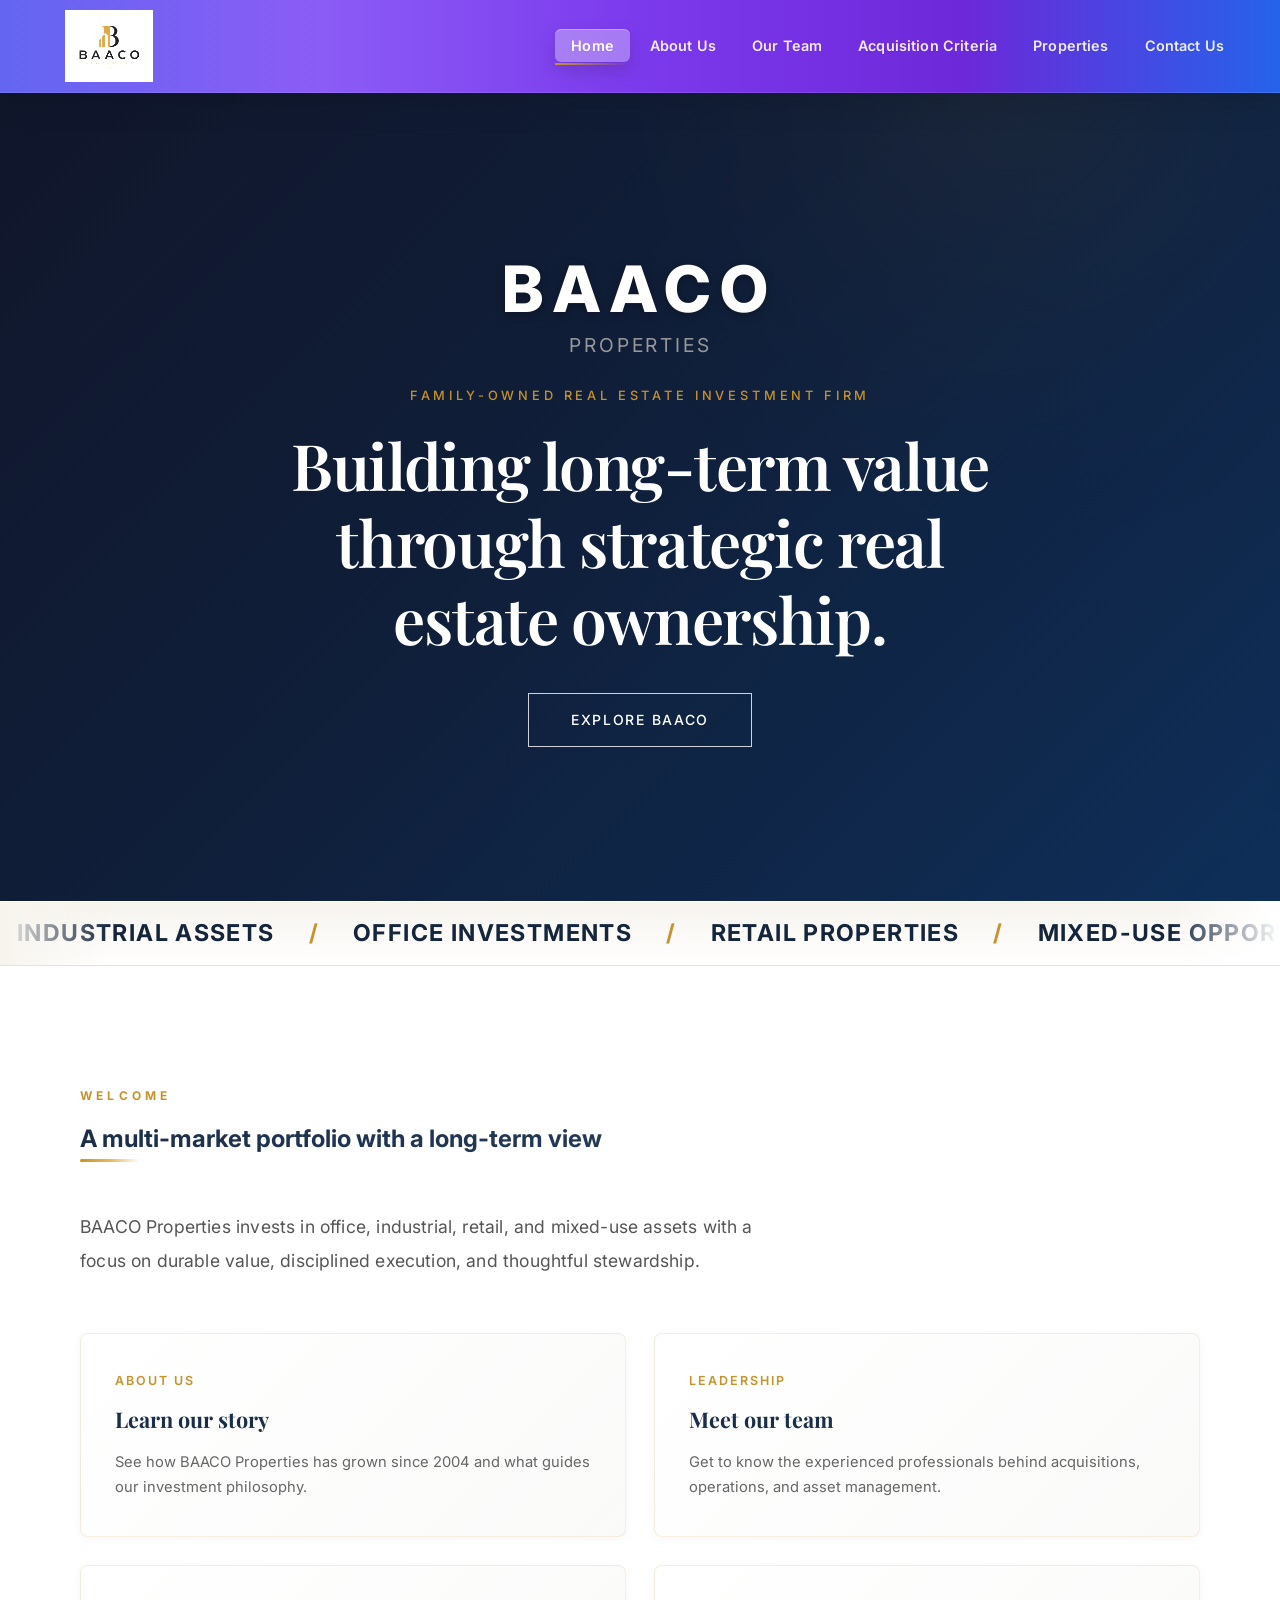
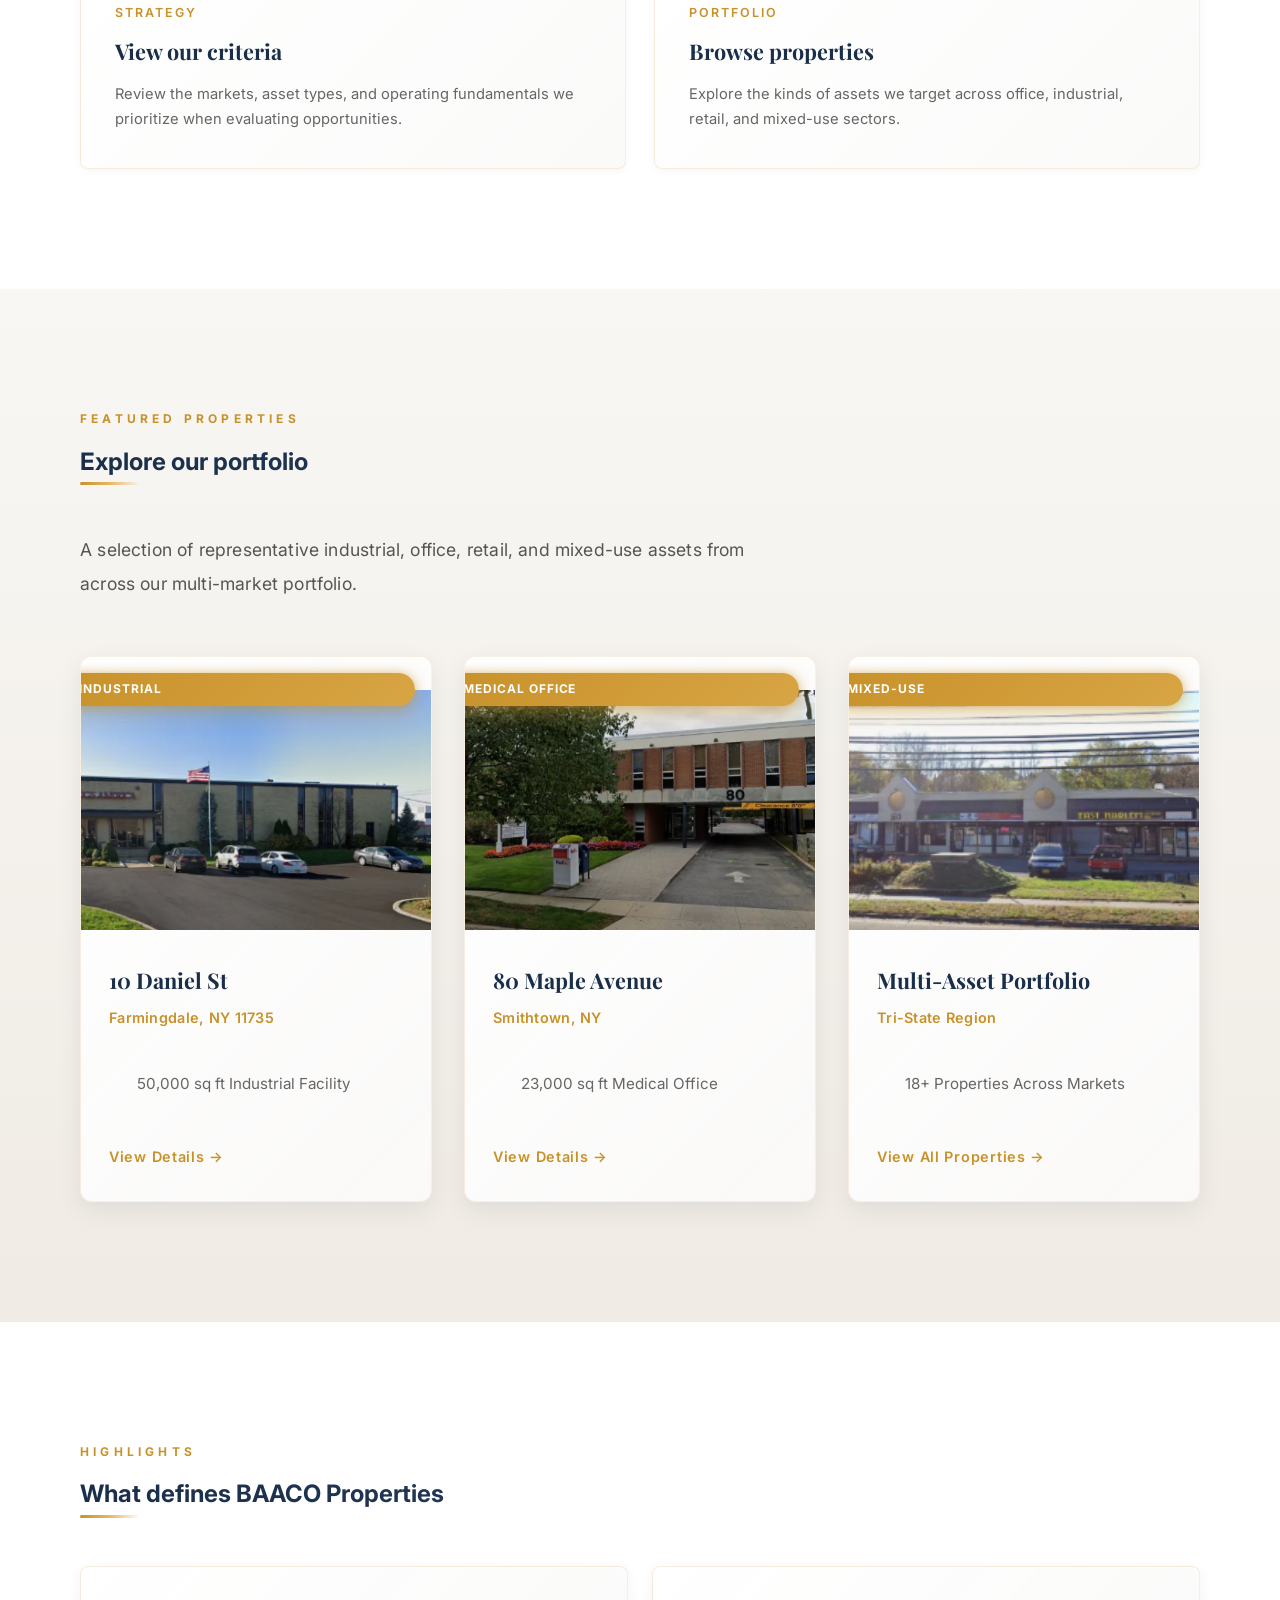
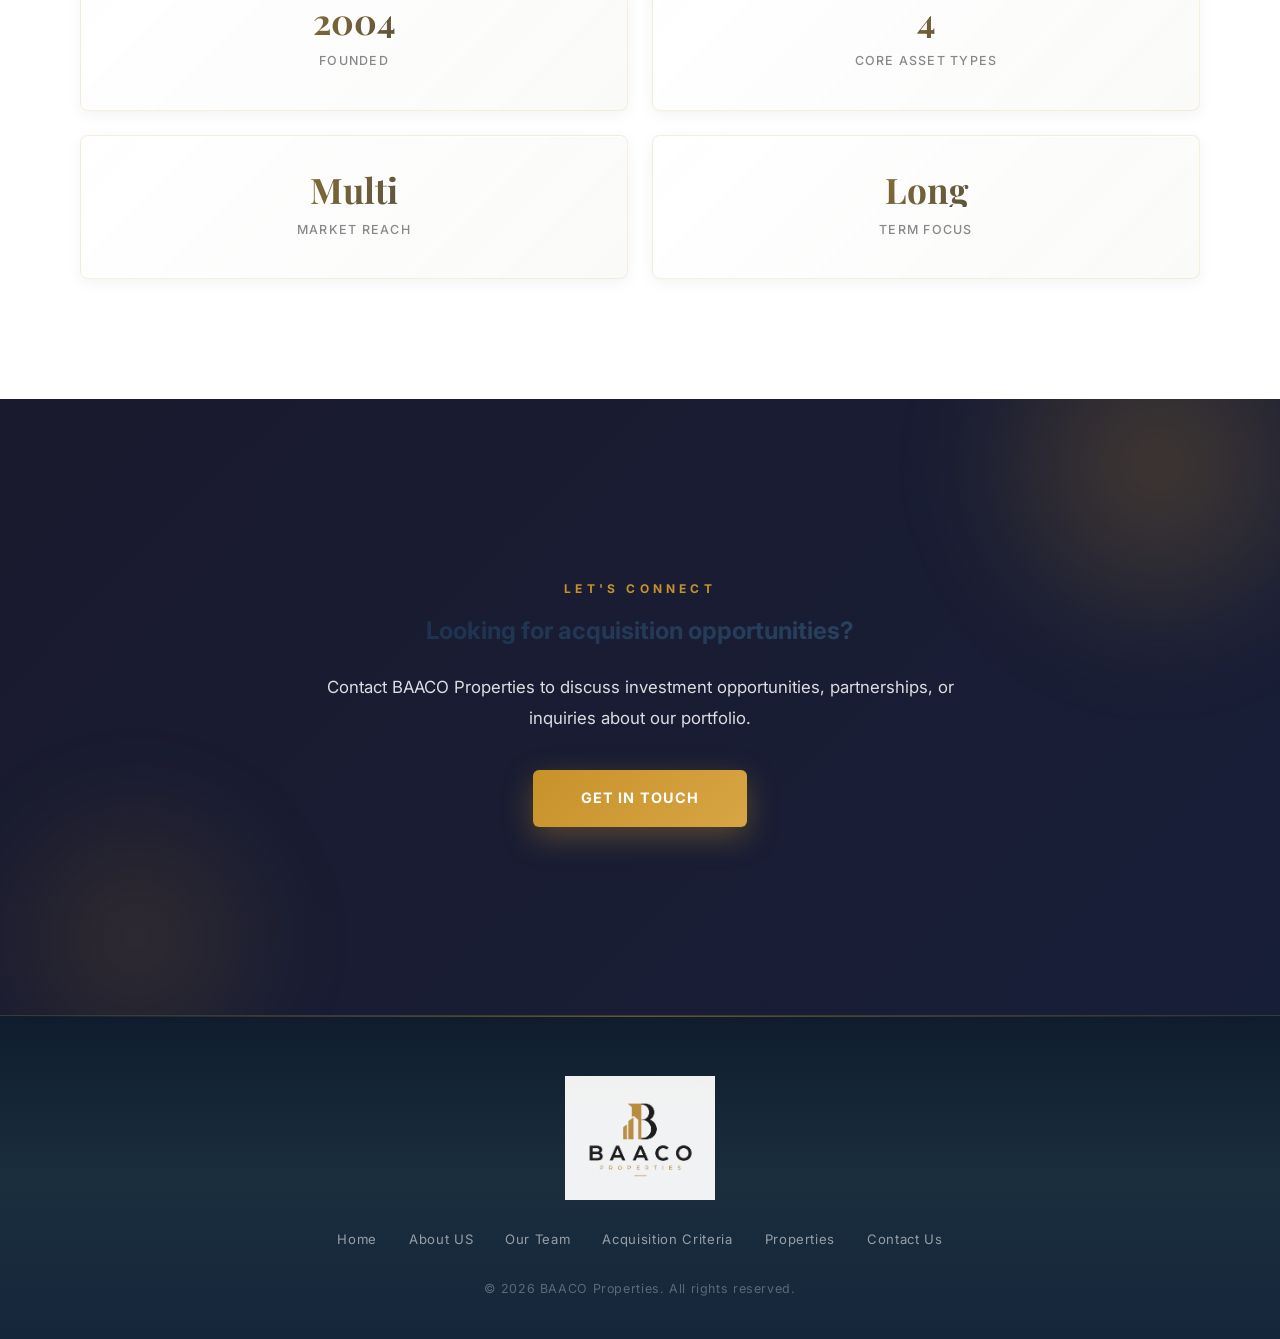
==== index.html @ a81d7909 "Initial website commit" ====
<!DOCTYPE html>
<html lang="en">
<head>
  <meta charset="UTF-8" />
  <meta name="viewport" content="width=device-width, initial-scale=1.0" />
  <title>BAACO Properties | Home</title>
  <link rel="stylesheet" href="styles.css" />
  <link href="https://fonts.googleapis.com/css2?family=Playfair+Display:wght@400;600;700&family=Inter:wght@300;400;500;600&display=swap" rel="stylesheet" />
</head>
<body data-page="home">
  <header id="header">
    <div class="header-inner">
      <a href="index.html" class="logo">
        <img src="Images/ChatGPT Image Jun 22, 2026, 10_17_22 AM.png" alt="BAACO Properties logo" class="logo-image" />
      </a>
      <nav>
        <ul class="nav-links">
          <li><a href="index.html" class="nav-link">Home</a></li>
          <li><a href="about.html" class="nav-link">About Us</a></li>
          <li><a href="team.html" class="nav-link">Our Team</a></li>
          <li><a href="acquisition.html" class="nav-link">Acquisition Criteria</a></li>
          <li><a href="properties.html" class="nav-link">Properties</a></li>
          <li><a href="contact.html" class="nav-link">Contact Us</a></li>
        </ul>
        <button class="hamburger" id="hamburger" aria-label="Open menu">
          <span></span><span></span><span></span>
        </button>
      </nav>
    </div>
    <div class="mobile-menu" id="mobileMenu">
      <a href="index.html" class="mobile-link">Home</a>
      <a href="about.html" class="mobile-link">About Us</a>
      <a href="team.html" class="mobile-link">Our Team</a>
      <a href="acquisition.html" class="mobile-link">Acquisition Criteria</a>
      <a href="properties.html" class="mobile-link">Properties</a>
      <a href="contact.html" class="mobile-link">Contact Us</a>
    </div>
  </header>

  <section class="hero" id="home">
    <div class="hero-overlay"></div>
    <div class="hero-content">
      <div class="hero-brand">
        <div class="hero-brand-main">BAACO</div>
        <div class="hero-brand-sub">PROPERTIES</div>
      </div>
      <p class="hero-sub">Family-Owned Real Estate Investment Firm</p>
      <h1 class="hero-title">Building long-term value through strategic real estate ownership.</h1>
      <a href="about.html" class="hero-btn">Explore BAACO</a>
    </div>
  </section>

  <section class="hero-ticker" aria-label="Portfolio highlights">
    <div class="hero-ticker-track">
      <div class="hero-ticker-group">
        <span>Industrial Assets</span>
        <span>Office Investments</span>
        <span>Retail Properties</span>
        <span>Mixed-Use Opportunities</span>
        <span>Family-Owned Since 2004</span>
        <span>Tri-State Focus</span>
      </div>
      <div class="hero-ticker-group" aria-hidden="true">
        <span>Industrial Assets</span>
        <span>Office Investments</span>
        <span>Retail Properties</span>
        <span>Mixed-Use Opportunities</span>
        <span>Family-Owned Since 2004</span>
        <span>Tri-State Focus</span>
      </div>
    </div>
  </section>

  <section class="section">
    <div class="container">
      <div class="section-label">Welcome</div>
      <h2 class="section-title">A multi-market portfolio with a long-term view</h2>
      <div class="divider"></div>
      <p class="section-intro">
        BAACO Properties invests in office, industrial, retail, and mixed-use assets with a focus on durable value, disciplined execution, and thoughtful stewardship.
      </p>
      <div class="home-grid">
        <a href="about.html" class="feature-card">
          <span class="feature-kicker">About Us</span>
          <h3>Learn our story</h3>
          <p>See how BAACO Properties has grown since 2004 and what guides our investment philosophy.</p>
        </a>
        <a href="team.html" class="feature-card">
          <span class="feature-kicker">Leadership</span>
          <h3>Meet our team</h3>
          <p>Get to know the experienced professionals behind acquisitions, operations, and asset management.</p>
        </a>
        <a href="acquisition.html" class="feature-card">
          <span class="feature-kicker">Strategy</span>
          <h3>View our criteria</h3>
          <p>Review the markets, asset types, and operating fundamentals we prioritize when evaluating opportunities.</p>
        </a>
        <a href="properties.html" class="feature-card">
          <span class="feature-kicker">Portfolio</span>
          <h3>Browse properties</h3>
          <p>Explore the kinds of assets we target across office, industrial, retail, and mixed-use sectors.</p>
        </a>
      </div>
    </div>
  </section>

  <section class="section section-alt">
    <div class="container">
      <div class="section-label">Featured Properties</div>
      <h2 class="section-title">Explore our portfolio</h2>
      <div class="divider"></div>
      <p class="section-intro">
        A selection of representative industrial, office, retail, and mixed-use assets from across our multi-market portfolio.
      </p>
      <div class="featured-properties">
        <div class="featured-property-card">
          <div class="property-badge">Industrial</div>
          <div class="property-image">
            <img src="Images/Screenshot 2026-06-22 124623.png" alt="10 Daniel St building in Farmingdale, NY" />
          </div>
          <div class="property-details">
            <h3>10 Daniel St</h3>
            <p class="property-location">Farmingdale, NY 11735</p>
            <p class="property-info">50,000 sq ft Industrial Facility</p>
            <a href="properties.html" class="view-btn">View Details →</a>
          </div>
        </div>
        <div class="featured-property-card">
          <div class="property-badge">Medical Office</div>
          <div class="property-image">
            <img src="Images/Screenshot 2026-06-22 124721.png" alt="80 Maple Avenue building in Smithtown, NY" />
          </div>
          <div class="property-details">
            <h3>80 Maple Avenue</h3>
            <p class="property-location">Smithtown, NY</p>
            <p class="property-info">23,000 sq ft Medical Office</p>
            <a href="properties.html" class="view-btn">View Details →</a>
          </div>
        </div>
        <div class="featured-property-card">
          <div class="property-badge">Mixed-Use</div>
          <div class="property-image">
            <img src="Images/Screenshot 2026-06-22 124716.png" alt="Commercial mixed-use property portfolio" />
          </div>
          <div class="property-details">
            <h3>Multi-Asset Portfolio</h3>
            <p class="property-location">Tri-State Region</p>
            <p class="property-info">18+ Properties Across Markets</p>
            <a href="properties.html" class="view-btn">View All Properties →</a>
          </div>
        </div>
      </div>
    </div>
  </section>

  <section class="section">
    <div class="container">
      <div class="section-label">Highlights</div>
      <h2 class="section-title">What defines BAACO Properties</h2>
      <div class="divider"></div>
      <div class="overview-stats">
        <div class="stat-card">
          <span class="stat-number">2004</span>
          <span class="stat-label">Founded</span>
        </div>
        <div class="stat-card">
          <span class="stat-number">4</span>
          <span class="stat-label">Core Asset Types</span>
        </div>
        <div class="stat-card">
          <span class="stat-number">Multi</span>
          <span class="stat-label">Market Reach</span>
        </div>
        <div class="stat-card">
          <span class="stat-number">Long</span>
          <span class="stat-label">Term Focus</span>
        </div>
      </div>
    </div>
  </section>

  <section class="section cta-section">
    <div class="container">
      <div class="cta-content">
        <div class="section-label">Let's Connect</div>
        <h2 class="section-title">Looking for acquisition opportunities?</h2>
        <p>Contact BAACO Properties to discuss investment opportunities, partnerships, or inquiries about our portfolio.</p>
        <a href="contact.html" class="cta-button">Get in Touch</a>
      </div>
    </div>
  </section>

  <footer class="footer">
    <div class="container footer-inner">
      <div class="footer-logo"><!--- the div class is used to contain the footer logo-->
        <img src="Images/ChatGPT Image Jun 22, 2026, 10_17_22 AM.png" alt="BAACO Properties logo" class="footer-logo-image" />
      </div>
      <div class="footer-links">
        <a href="index.html">Home</a>
        <a href="about.html">About US</a><!--- the about page is used to go to the about tab-->
        <a href="team.html">Our Team</a><!--our team is used to access the teams page-->
        <a href="acquisition.html">Acquisition Criteria</a> <!----the acquisition can be used to finish the acquistion process-->
        <a href="properties.html">Properties</a><!--- this is the properties list-->
        <a href="contact.html">Contact Us</a> <!---what this does is that it goes to the contact list-->
      </div>
      <p class="footer-copy">&copy; 2026 BAACO Properties. All rights reserved.</p>
    </div>
  </footer>

  <script src="script.js"></script>
</body>
</html>
---- styles.css ----
/* ===== RESPONSIVE DESIGN ===== */

/* Tablet: 768px and below */
@media (max-width: 768px) {
  .header-container {
    padding: 12px 24px;
    gap: 20px;
  }

  .logo-img {
    width: 100px;
    max-height: 50px;
  }

  .header-nav {
    display: none;
  }

  .header-hamburger {
    display: flex;
  }

  .nav-list {
    gap: 0;
  }

  .nav-item {
    padding: 8px 12px;
    font-size: 0.85rem;
  }

  .header-mobile-menu {
    padding: 12px 24px 20px;
  }

  .mobile-nav-item {
    padding: 10px 12px;
    font-size: 0.9rem;
  }

  .hero-content {
    padding: 40px 20px;
  }

  .hero-brand-main {
    font-size: 3rem;
  }

  .hero-brand-sub {
    font-size: 1rem;
  }
}

/* Mobile: 600px and below */
@media (max-width: 600px) {
  .header-container {
    padding: 10px 16px;
    gap: 12px;
  }

  .logo-img {
    width: 90px;
    max-height: 45px;
  }

  .header-mobile-menu {
    padding: 10px 16px 16px;
  }

  .mobile-nav-item {
    padding: 8px 10px;
    font-size: 0.85rem;
  }

  .hero {
    min-height: 90vh;
  }

  .hero-content {
    padding: 30px 16px;
    gap: 16px;
  }

  .hero-brand-main {
    font-size: 2.2rem;
  }

  .hero-brand-sub {
    font-size: 0.9rem;
  }

  .hero-title {
    font-size: 1.4rem;
  }

  .hero-cta {
    padding: 10px 24px;
    font-size: 0.85rem;
  }
}

/* Desktop: 1024px+ */
@media (min-width: 1024px) {
  .header-container {
    padding: 16px 60px;
  }

  .nav-list {
    gap: 8px;
  }

  .nav-item {
    font-size: 0.95rem;
    padding: 12px 18px;
  }
}
/* =============================================
   BAACO PROPERTIES - STYLESHEET
   ============================================= */

*, *::before, *::after {
  box-sizing: border-box;
  margin: 0;
  padding: 0;
}

html {
  scroll-behavior: smooth;
}

/* =============================================
   KEYFRAME ANIMATIONS
   ============================================= */

@keyframes fadeInUp {
  from {
    opacity: 0;
    transform: translateY(40px);
  }
  to {
    opacity: 1;
    transform: translateY(0);
  }
}

@keyframes fadeIn {
  from {
    opacity: 0;
  }
  to {
    opacity: 1;
  }
}

@keyframes slideInLeft {
  from {
    opacity: 0;
    transform: translateX(-60px);
  }
  to {
    opacity: 1;
    transform: translateX(0);
  }
}

@keyframes slideInRight {
  from {
    opacity: 0;
    transform: translateX(60px);
  }
  to {
    opacity: 1;
    transform: translateX(0);
  }
}

@keyframes scaleIn {
  from {
    opacity: 0;
    transform: scale(0.9);
  }
  to {
    opacity: 1;
    transform: scale(1);
  }
}

@keyframes float {
  0%, 100% {
    transform: translateY(0px);
  }
  50% {
    transform: translateY(-12px);
  }
}

@keyframes pulse {
  0%, 100% {
    opacity: 1;
  }
  50% {
    opacity: 0.7;
  }
}

@keyframes glow {
  0%, 100% {
    box-shadow: 0 0 20px rgba(200, 146, 42, 0.3);
  }
  50% {
    box-shadow: 0 0 40px rgba(200, 146, 42, 0.6);
  }
}

@keyframes shimmer {
  0% {
    background-position: -1000px 0;
  }
  100% {
    background-position: 1000px 0;
  }
}

@keyframes marqueeScroll {
  from {
    transform: translateX(0);
  }
  to {
    transform: translateX(-50%);
  }
}

body {
  font-family: 'Inter', sans-serif;
  color: #1a1a2e;
  background: #fff;
  line-height: 1.7;
  animation: fadeIn 0.5s ease-out;
}

a {
  color: inherit;
}

#header {
  position: sticky;
  top: 0;
  left: 0;
  width: 100%;
  z-index: 1000;
  background: linear-gradient(90deg, #6366f1 0%, #8b5cf6 25%, #7c3aed 50%, #6d28d9 75%, #2563eb 100%);
  backdrop-filter: blur(12px);
  -webkit-backdrop-filter: blur(12px);
  border-bottom: 1px solid rgba(255, 255, 255, 0.1);
  transition: box-shadow 0.3s ease;
  box-shadow: 0 10px 30px rgba(0, 0, 0, 0.1);
}

#header.scrolled {
  box-shadow: 0 10px 40px rgba(0, 0, 0, 0.15);
}

.header-inner {
  max-width: 1280px;
  margin: 0 auto;
  padding: 10px 40px;
  min-height: 92px;
  display: flex;
  align-items: center;
  justify-content: space-between;
  gap: 16px;
}

.logo {
  display: flex;
  align-items: center;
  text-decoration: none;
  cursor: pointer;
  flex-shrink: 0;
  animation: slideInLeft 0.6s ease-out;
}

.logo-image {
  display: block;
  width: 138px;
  max-height: 72px;
  height: auto;
  object-fit: contain;
  filter: brightness(1.15);
  transition: filter 0.3s ease;
}

.logo:hover .logo-image {
  filter: brightness(1.35);
}

nav {
  display: flex;
  align-items: center;
  gap: 8px;
}

.nav-links {
  display: flex;
  list-style: none;
  gap: 4px;
}

.nav-link {
  font-size: 0.9rem;
  font-weight: 500;
  color: rgba(255, 255, 255, 0.9);
  text-decoration: none;
  letter-spacing: 0.01em;
  padding: 8px 16px;
  border-radius: 6px;
  transition: all 0.3s cubic-bezier(0.34, 1.56, 0.64, 1);
  position: relative;
  background: transparent;
  white-space: nowrap;
}

.nav-link::before {
  content: "";
  position: absolute;
  inset: 0;
  background: rgba(255, 255, 255, 0.15);
  border-radius: 6px;
  opacity: 0;
  transition: opacity 0.3s ease;
  z-index: -1;
}

.nav-link:hover::before,
.nav-link.active::before {
  opacity: 1;
}

.nav-link:hover,
.nav-link.active {
  color: #ffffff;
  background: rgba(255, 255, 255, 0.2);
  backdrop-filter: blur(10px);
  box-shadow: 0 8px 20px rgba(0, 0, 0, 0.15), inset 0 1px 0 rgba(255, 255, 255, 0.3);
}

.hamburger {
  display: none;
  flex-direction: column;
  gap: 5px;
  background: none;
  border: none;
  cursor: pointer;
  padding: 6px;
  transition: all 0.3s ease;
}

.hamburger span {
  display: block;
  width: 24px;
  height: 2px;
  background: rgba(255, 255, 255, 0.9);
  border-radius: 2px;
  transition: all 0.3s cubic-bezier(0.34, 1.56, 0.64, 1);
}

.hamburger:hover span {
  background: #ffffff;
}

.hamburger.open span:nth-child(1) {
  transform: rotate(45deg) translateY(10px);
}

.hamburger.open span:nth-child(2) {
  opacity: 0;
}

.hamburger.open span:nth-child(3) {
  transform: rotate(-45deg) translateY(-8px);
}

.mobile-menu {
  display: none;
  flex-direction: column;
  background: linear-gradient(180deg, rgba(99, 102, 241, 0.95) 0%, rgba(124, 58, 237, 0.95) 100%);
  padding: 12px 40px 20px;
  border-top: 1px solid rgba(255, 255, 255, 0.1);
  backdrop-filter: blur(10px);
}

.mobile-menu.open {
  display: flex;
  animation: slideInDown 0.3s ease-out;
}

.mobile-link {
  font-size: 0.95rem;
  font-weight: 500;
  color: rgba(255, 255, 255, 0.9);
  text-decoration: none;
  padding: 12px 0;
  border-bottom: 1px solid rgba(255, 255, 255, 0.1);
  transition: all 0.3s ease;
}

.mobile-link:hover,
.mobile-link.active {
  color: #ffffff;
  padding-left: 8px;
}

.hero,
.page-hero {
  position: relative;
  display: flex;
  align-items: center;
  justify-content: center;
}

.hero {
  min-height: calc(100vh - 92px);
  padding: 30px 0 20px;
  background: linear-gradient(135deg, #1a1a2e 0%, #16213e 40%, #0f3460 100%);
  position: relative;
  overflow: hidden;
}

.hero-media-scroller {
  position: absolute;
  inset: 0;
  overflow-y: auto;
  overflow-x: hidden;
  z-index: 1;
  scrollbar-gutter: stable;
  scrollbar-width: auto;
  scrollbar-color: #c8922a rgba(8, 19, 36, 0.72);
}

.hero-media-scroller::-webkit-scrollbar {
  width: 18px;
}

.hero-media-scroller::-webkit-scrollbar-track {
  background: rgba(8, 19, 36, 0.72);
  border-left: 1px solid rgba(255, 255, 255, 0.14);
}

.hero-media-scroller::-webkit-scrollbar-thumb {
  background: linear-gradient(180deg, #e3b557 0%, #c8922a 100%);
  border-radius: 999px;
  border: 3px solid rgba(8, 19, 36, 0.72);
}

.hero-media-image {
  width: 100%;
  min-height: 100%;
  height: auto;
  display: block;
}

.hero::before {
  content: "";
  position: absolute;
  top: 0;
  left: 0;
  right: 0;
  bottom: 0;
  background: linear-gradient(135deg, rgba(26, 26, 46, 0.45) 0%, rgba(22, 33, 62, 0.45) 40%, rgba(15, 52, 96, 0.45) 100%);
  z-index: 1;
  pointer-events: none;
}

.hero::after {
  content: "";
  position: absolute;
  top: -50%;
  right: -10%;
  width: 800px;
  height: 800px;
  background: radial-gradient(circle, rgba(200, 146, 42, 0.3) 0%, rgba(200, 146, 42, 0.1) 30%, transparent 70%);
  border-radius: 50%;
  filter: blur(60px);
  z-index: 0;
}

.page-hero {
  min-height: 480px;
  padding: 140px 0 80px;
  background: linear-gradient(135deg, #1a1a2e 0%, #16213e 40%, #0f3460 100%);
  position: relative;
  overflow: hidden;
}

.page-hero::before {
  content: "";
  position: absolute;
  top: -40%;
  right: -5%;
  width: 600px;
  height: 600px;
  background: radial-gradient(circle, rgba(200, 146, 42, 0.25) 0%, rgba(200, 146, 42, 0.08) 35%, transparent 65%);
  border-radius: 50%;
  filter: blur(50px);
}

.hero-overlay {
  position: absolute;
  inset: 0;
  background: linear-gradient(135deg, rgba(10, 21, 42, 0.62) 0%, rgba(12, 28, 52, 0.56) 45%, rgba(14, 42, 82, 0.52) 100%);
  z-index: 2;
  pointer-events: none;
}

.hero-content,
.page-hero .container {
  position: relative;
  z-index: 3;
  text-align: center;
  color: #fff;
}

.hero-content {
  max-width: 760px;
  padding: 0 24px;
  display: flex;
  flex-direction: column;
  align-items: center;
  justify-content: center;
  pointer-events: none;
}

.hero-brand {
  display: flex;
  flex-direction: column;
  align-items: center;
  justify-content: center;
  margin-bottom: 24px;
  animation: fadeInUp 0.8s ease-out 0s both;
  z-index: 100;
  position: relative;
}

.hero-brand-main {
  font-size: 4rem;
  font-weight: 800;
  color: #ffffff;
  letter-spacing: 0.15em;
  line-height: 1;
  text-transform: uppercase;
  text-shadow: 0 2px 10px rgba(0, 0, 0, 0.3);
  animation: fadeInScale 0.8s ease-out 0.1s both;
  opacity: 1;
  visibility: visible;
  display: block;
}

.hero-brand-sub {
  font-size: 1.2rem;
  font-weight: 400;
  color: #999999;
  letter-spacing: 0.15em;
  text-transform: uppercase;
  margin-top: 8px;
  animation: fadeInScale 0.8s ease-out 0.2s both;
  opacity: 1;
  visibility: visible;
  display: block;
}

.hero-sub {
  font-size: 0.8rem;
  letter-spacing: 0.3em;
  font-weight: 500;
  color: #c8922a;
  margin-bottom: 20px;
  text-transform: uppercase;
}

.hero-title,
.page-title {
  font-family: 'Playfair Display', serif;
  font-size: clamp(2.4rem, 5vw, 4rem);
  font-weight: 600;
  line-height: 1.2;
  color: #fff;
  animation: fadeInUp 0.8s ease-out 0.2s both;
}

.page-title {
  max-width: 820px;
  margin: 0 auto;
  font-size: clamp(2rem, 4.2vw, 3.4rem);
}

.hero-title {
  margin-bottom: 36px;
}

.hero-btn {
  display: inline-block;
  padding: 14px 42px;
  background: transparent;
  border: 1.5px solid rgba(255, 255, 255, 0.8);
  color: #fff;
  font-size: 0.875rem;
  font-weight: 500;
  letter-spacing: 0.12em;
  text-decoration: none;
  text-transform: uppercase;
  transition: all 0.4s cubic-bezier(0.34, 1.56, 0.64, 1);
  animation: fadeInUp 0.8s ease-out 0.4s both;
  pointer-events: auto;
}

.hero-btn:hover {
  background: #c8922a;
  border-color: #c8922a;
  color: #fff;
  transform: translateY(-3px);
  box-shadow: 0 12px 30px rgba(200, 146, 42, 0.3);
}

.hero-ticker {
  position: relative;
  overflow: hidden;
  border-top: 1px solid rgba(255, 255, 255, 0.08);
  border-bottom: 1px solid rgba(15, 28, 46, 0.08);
  background: linear-gradient(180deg, #f7f4ee 0%, #ffffff 100%);
}

.hero-ticker::before,
.hero-ticker::after {
  content: "";
  position: absolute;
  top: 0;
  bottom: 0;
  width: 110px;
  z-index: 2;
  pointer-events: none;
}

.hero-ticker::before {
  left: 0;
  background: linear-gradient(90deg, #f7f4ee 0%, rgba(247, 244, 238, 0) 100%);
}

.hero-ticker::after {
  right: 0;
  background: linear-gradient(270deg, #ffffff 0%, rgba(255, 255, 255, 0) 100%);
}

.hero-ticker-track {
  display: flex;
  width: max-content;
  animation: marqueeScroll 26s linear infinite;
}

.hero-ticker-group {
  display: flex;
  align-items: center;
  gap: 34px;
  flex-shrink: 0;
  padding: 20px 17px;
}

.hero-ticker-group span {
  position: relative;
  font-size: 1.45rem;
  line-height: 1;
  letter-spacing: 0.06em;
  text-transform: uppercase;
  font-weight: 700;
  color: #14253c;
  white-space: nowrap;
}

.hero-ticker-group span::after {
  content: "/";
  margin-left: 34px;
  color: #c8922a;
}

.hero-ticker-group span:last-child::after {
  content: "/";
}

@media (prefers-reduced-motion: reduce) {
  .hero-ticker-track {
    animation: none;
  }
}

@media (max-width: 768px) {
  .hero-ticker::before,
  .hero-ticker::after {
    width: 48px;
  }

  .hero-ticker-group {
    gap: 22px;
    padding: 16px 12px;
  }

  .hero-ticker-group span {
    font-size: 0.92rem;
    letter-spacing: 0.08em;
  }

  .hero-ticker-group span::after {
    margin-left: 22px;
  }
}

.section {
  padding: 120px 0;
}

.section-alt {
  background: linear-gradient(180deg, #f8f7f4 0%, #f0ebe4 100%);
}

.container {
  max-width: 1200px;
  margin: 0 auto;
  padding: 0 40px;
}

.section-label {
  font-size: 0.75rem;
  letter-spacing: 0.35em;
  font-weight: 700;
  color: #c8922a;
  text-transform: uppercase;
  margin-bottom: 12px;
}\n\n.section-title {
  font-family: 'Playfair Display', serif;
  font-size: clamp(1.8rem, 3vw, 2.8rem);
  font-weight: 700;
  color: #1a2e4a;
  margin-bottom: 24px;
}

.divider {
  width: 60px;
  height: 3px;
  background: linear-gradient(90deg, #c8922a 0%, #e8b860 100%);
  margin-bottom: 48px;
  border-radius: 2px;
}

.section-intro {
  max-width: 720px;
  font-size: 1.05rem;
  color: #666;
  margin-bottom: 56px;
  line-height: 1.85;
  font-weight: 400;
}

.home-grid {
  display: grid;
  grid-template-columns: repeat(2, minmax(0, 1fr));
  gap: 28px;
}

.feature-card {
  display: block;
  padding: 36px 34px;
  border: 1px solid rgba(200, 146, 42, 0.15);
  text-decoration: none;
  background: linear-gradient(135deg, #ffffff 0%, #fafaf9 100%);
  border-radius: 8px;
  transition: all 0.3s cubic-bezier(0.34, 1.56, 0.64, 1);
  box-shadow: 0 2px 8px rgba(0, 0, 0, 0.04);
  position: relative;
  overflow: hidden;
}

.feature-card::before {
  content: "";
  position: absolute;
  top: 0;
  left: -100%;
  width: 100%;
  height: 100%;
  background: linear-gradient(90deg, transparent, rgba(200, 146, 42, 0.1), transparent);
  transition: left 0.6s ease;
}

.feature-card:hover::before {
  left: 100%;
}

.feature-card:hover {
  transform: translateY(-6px);
  box-shadow: 0 24px 48px rgba(200, 146, 42, 0.15);
  border-color: #c8922a;
}

.feature-kicker {
  display: block;
  margin-bottom: 10px;
  font-size: 0.78rem;
  letter-spacing: 0.16em;
  text-transform: uppercase;
  color: #c8922a;
  font-weight: 600;
}

.feature-card h3 {
  font-family: 'Playfair Display', serif;
  font-size: 1.35rem;
  color: #1a2e4a;
  margin-bottom: 12px;
}

.feature-card p {
  color: #666;
  font-size: 0.92rem;
}

.overview-grid {
  display: grid;
  grid-template-columns: 1fr 1fr;
  gap: 72px;
  align-items: start;
}

.overview-text p {
  font-size: 1rem;
  color: #666;
  margin-bottom: 24px;
  line-height: 1.85;
  font-weight: 400;
}

.overview-text p strong {
  color: #1a2e4a;
  font-weight: 600;
}

.overview-stats {
  display: grid;
  grid-template-columns: 1fr 1fr;
  gap: 24px;
}

.acquisition-page {
  background:
    radial-gradient(circle at top right, rgba(200, 146, 42, 0.10), transparent 24%),
    linear-gradient(180deg, #f7f4ee 0%, #ffffff 24%, #fbfaf8 100%);
}

.acquisition-section {
  position: relative;
}

.acquisition-intro-panel {
  display: grid;
  grid-template-columns: minmax(0, 1.35fr) minmax(280px, 0.9fr);
  gap: 28px;
  align-items: end;
  padding: 42px;
  border-radius: 34px;
  background: linear-gradient(135deg, rgba(255, 255, 255, 0.96) 0%, rgba(248, 245, 239, 0.98) 100%);
  border: 1px solid rgba(26, 46, 74, 0.08);
  box-shadow: 0 26px 70px rgba(18, 28, 45, 0.08);
}

.acquisition-intro-copy .section-intro {
  margin-bottom: 0;
  max-width: 760px;
}

.acquisition-intro-stats {
  display: grid;
  gap: 14px;
}

.acquisition-mini-stat {
  padding: 22px 22px 20px;
  border-radius: 22px;
  background: linear-gradient(135deg, #1a2e4a 0%, #213e66 100%);
  box-shadow: 0 18px 42px rgba(26, 46, 74, 0.18);
}

.acquisition-mini-value {
  display: block;
  margin-bottom: 6px;
  font-family: 'Playfair Display', serif;
  font-size: 1.55rem;
  color: #fff;
}

.acquisition-mini-label {
  display: block;
  font-size: 0.72rem;
  font-weight: 700;
  letter-spacing: 0.15em;
  text-transform: uppercase;
  color: rgba(255, 255, 255, 0.72);
}

.acquisition-criteria-grid {
  margin-top: 34px;
}

.acquisition-criteria-card {
  position: relative;
  padding-top: 46px;
  border-radius: 22px;
  background: linear-gradient(180deg, #ffffff 0%, #fbf9f5 100%);
  box-shadow: 0 16px 38px rgba(18, 28, 45, 0.05);
}

.acquisition-criteria-card::before {
  content: "";
  position: absolute;
  top: 0;
  left: 0;
  right: 0;
  height: 4px;
  border-radius: 22px 22px 0 0;
  background: linear-gradient(90deg, #c8922a 0%, rgba(200, 146, 42, 0) 88%);
}

.acquisition-thresholds-shell {
  display: grid;
  grid-template-columns: minmax(0, 1.05fr) minmax(0, 1fr);
  gap: 28px;
  margin-top: 56px;
  padding: 38px;
  border-radius: 34px;
  background: linear-gradient(135deg, #16253e 0%, #1d3960 100%);
  box-shadow: 0 30px 80px rgba(18, 28, 45, 0.18);
}

.acquisition-subtitle {
  font-size: clamp(1.5rem, 2.5vw, 2rem);
}

.acquisition-thresholds-copy .section-title,
.acquisition-thresholds-copy p,
.acquisition-thresholds-copy .section-label {
  color: #fff;
}

.acquisition-thresholds-copy .section-label {
  color: #d6a94b;
}

.acquisition-thresholds-copy .divider {
  background: linear-gradient(90deg, #d6a94b 0%, rgba(214, 169, 75, 0.12) 100%);
}

.acquisition-thresholds-copy p {
  color: rgba(255, 255, 255, 0.84);
}

.acquisition-threshold-stats {
  align-self: stretch;
}

.acquisition-threshold-stats .stat-card {
  background: rgba(255, 255, 255, 0.96);
}

.acquisition-leadership-grid {
  margin-top: 38px;
  padding-top: 42px;
  border-top: 1px solid rgba(26, 46, 74, 0.08);
}

.acquisition-leadership-copy p + p {
  margin-top: 16px;
}

.acquisition-portfolio-section {
  border-top: 1px solid rgba(26, 46, 74, 0.05);
}

.acquisition-properties-grid {
  grid-template-columns: repeat(auto-fit, minmax(260px, 1fr));
  gap: 28px;
}

.acquisition-property-card {
  border-radius: 24px;
  overflow: hidden;
  border: 1px solid rgba(26, 46, 74, 0.08);
  box-shadow: 0 18px 42px rgba(18, 28, 45, 0.06);
  transition: transform 0.3s ease, box-shadow 0.3s ease, border-color 0.3s ease;
}

.acquisition-property-card:hover {
  transform: translateY(-8px);
  border-color: rgba(200, 146, 42, 0.28);
  box-shadow: 0 28px 58px rgba(18, 28, 45, 0.12);
}

.acquisition-property-card .property-img {
  height: 240px;
}

.acquisition-property-card .property-info {
  padding: 26px 24px 24px;
}

.acquisition-property-card .property-info h3 {
  font-size: 1.2rem;
  margin-bottom: 10px;
}

.acquisition-property-card .property-info p {
  font-size: 0.92rem;
  color: #5d6371;
  line-height: 1.8;
}

.overview-stats {
  display: grid;
  grid-template-columns: 1fr 1fr;
  gap: 24px;
}

.stat-card {
  background: linear-gradient(135deg, #ffffff 0%, #fafaf9 100%);
  border: 1px solid rgba(200, 146, 42, 0.15);
  padding: 36px 28px;
  text-align: center;
  border-radius: 8px;
  transition: all 0.3s cubic-bezier(0.34, 1.56, 0.64, 1);
  box-shadow: 0 2px 8px rgba(0, 0, 0, 0.04);
}

.stat-card:hover {
  box-shadow: 0 20px 40px rgba(200, 146, 42, 0.12);
  transform: translateY(-4px);
  border-color: #c8922a;
}

.stat-number {
  display: block;
  font-family: 'Playfair Display', serif;
  font-size: 2.2rem;
  font-weight: 700;
  color: #1a2e4a;
  line-height: 1;
  margin-bottom: 8px;
}

.stat-label {
  font-size: 0.78rem;
  letter-spacing: 0.1em;
  text-transform: uppercase;
  color: #888;
  font-weight: 500;
}

.team-grid {
  display: grid;
  grid-template-columns: repeat(auto-fit, minmax(250px, 1fr));
  gap: 28px;
}

.team-card {
  --team-accent: #c8922a;
  --team-accent-soft: rgba(200, 146, 42, 0.16);
  display: flex;
  flex-direction: column;
  min-height: 100%;
  padding: 26px 18px 16px;
  text-align: center;
  border: 1px solid rgba(26, 46, 74, 0.06);
  border-radius: 22px;
  background:
    linear-gradient(180deg, rgba(255, 255, 255, 0.99) 0%, rgba(248, 246, 241, 0.96) 100%);
  box-shadow: 0 20px 45px rgba(18, 28, 45, 0.09);
  transition: transform 0.35s ease, box-shadow 0.35s ease, border-color 0.35s ease;
  position: relative;
  overflow: hidden;
}

.team-card:hover {
  transform: translateY(-8px);
  box-shadow: 0 28px 64px rgba(18, 28, 45, 0.14);
  border-color: var(--team-accent-soft);
}

.team-card::before {
  content: "";
  position: absolute;
  top: 0;
  left: 0;
  right: 0;
  height: 4px;
  background: linear-gradient(90deg, var(--team-accent) 0%, rgba(255, 255, 255, 0) 90%);
}

.team-card-gold {
  --team-accent: #c49a45;
  --team-accent-soft: rgba(196, 154, 69, 0.18);
}

.team-card-blue {
  --team-accent: #5e82af;
  --team-accent-soft: rgba(94, 130, 175, 0.18);
}

.team-card-green {
  --team-accent: #729f62;
  --team-accent-soft: rgba(114, 159, 98, 0.18);
}

.team-card-purple {
  --team-accent: #8e72b0;
  --team-accent-soft: rgba(142, 114, 176, 0.18);
}

.team-card-top {
  display: flex;
  align-items: center;
  justify-content: flex-start;
  gap: 14px;
  margin-bottom: 18px;
}

.team-card-body {
  display: flex;
  flex-direction: column;
  flex: 1;
  align-items: center;
}

.team-photo {
  width: 48px;
  height: 48px;
  border-radius: 14px;
  display: flex;
  align-items: center;
  justify-content: center;
  font-family: 'Playfair Display', serif;
  font-size: 1.35rem;
  font-weight: 700;
  color: #fff;
  letter-spacing: 0.05em;
  background: linear-gradient(135deg, color-mix(in srgb, var(--team-accent) 88%, white 12%) 0%, var(--team-accent) 100%);
  box-shadow: inset 0 1px 0 rgba(255, 255, 255, 0.24), 0 12px 24px rgba(18, 28, 45, 0.12);
}

.team-role-badge {
  padding: 0;
  border-radius: 0;
  background: transparent;
  color: var(--team-accent);
  font-size: 0.68rem;
  font-weight: 700;
  letter-spacing: 0.18em;
  text-transform: uppercase;
}

.team-name {
  font-family: 'Playfair Display', serif;
  font-size: 1.05rem;
  font-weight: 600;
  color: #1a2e4a;
  margin-bottom: 6px;
}

.team-title {
  font-size: 0.64rem;
  letter-spacing: 0.26em;
  text-transform: uppercase;
  color: var(--team-accent);
  margin-bottom: 14px;
  font-weight: 700;
}

.team-title::after {
  content: "";
  display: block;
  width: 26px;
  height: 1px;
  margin: 12px auto 0;
  background: rgba(26, 46, 74, 0.16);
}

.team-bio {
  max-width: 250px;
  font-size: 0.9rem;
  color: #5d6371;
  line-height: 1.75;
  margin-bottom: 18px;
}

.team-contact-list {
  display: flex;
  flex-direction: column;
  gap: 8px;
  margin-top: auto;
  width: 100%;
}

.team-contact-item {
  display: flex;
  align-items: center;
  gap: 12px;
  padding: 12px 14px;
  border-radius: 14px;
  background: rgba(255, 255, 255, 0.92);
  border: 1px solid rgba(26, 46, 74, 0.06);
  box-shadow: 0 8px 16px rgba(18, 28, 45, 0.04);
  text-decoration: none;
  transition: transform 0.25s ease, border-color 0.25s ease, box-shadow 0.25s ease;
  text-align: left;
}

.team-contact-item:hover {
  transform: translateY(-2px);
  border-color: var(--team-accent-soft);
  box-shadow: 0 14px 24px rgba(18, 28, 45, 0.08);
}

.team-contact-icon {
  display: inline-flex;
  align-items: center;
  justify-content: center;
  width: 34px;
  height: 34px;
  border-radius: 10px;
  background: linear-gradient(135deg, rgba(26, 46, 74, 0.06), var(--team-accent-soft));
  color: #1a2e4a;
  font-size: 0.92rem;
  flex-shrink: 0;
}

.team-contact-text {
  display: flex;
  flex-direction: column;
  min-width: 0;
}

.team-contact-label {
  font-size: 0.58rem;
  font-weight: 700;
  letter-spacing: 0.16em;
  text-transform: uppercase;
  color: var(--team-accent);
  margin-bottom: 2px;
}

.team-contact-value {
  font-size: 0.76rem;
  color: #546079;
  line-height: 1.4;
  word-break: break-word;
}

.team-contact-label {
  font-size: 0.68rem;
  font-weight: 700;
  letter-spacing: 0.16em;
  text-transform: uppercase;
  color: #a7822d;
  margin-bottom: 3px;
}

.team-contact-value {
  font-size: 0.92rem;
  color: #23344c;
  line-height: 1.45;
  overflow-wrap: anywhere;
}

.criteria-grid {
  display: grid;
  grid-template-columns: repeat(3, 1fr);
  gap: 32px;
}

.criteria-card {
  padding: 40px 32px;
  border: 1px solid rgba(200, 146, 42, 0.1);
  border-radius: 8px;
  transition: all 0.3s cubic-bezier(0.34, 1.56, 0.64, 1);
  background: linear-gradient(135deg, #ffffff 0%, #fafaf9 100%);
  box-shadow: 0 2px 12px rgba(0, 0, 0, 0.03);
}

.criteria-card:hover {
  box-shadow: 0 20px 40px rgba(200, 146, 42, 0.12);
  transform: translateY(-6px);
  border-color: #c8922a;
}

.criteria-icon {
  font-size: 0.75rem;
  color: #c8922a;
  margin-bottom: 16px;
  letter-spacing: 0.2em;
}

.criteria-card h3 {
  font-family: 'Playfair Display', serif;
  font-size: 1.1rem;
  color: #1a2e4a;
  margin-bottom: 12px;
  font-weight: 600;
}

.criteria-card p {
  font-size: 0.88rem;
  color: #666;
  line-height: 1.75;
}

.properties-grid {
  display: grid;
  grid-template-columns: repeat(auto-fill, minmax(250px, 1fr));
  gap: 24px;
}

.grid-card {
  position: relative;
  overflow: hidden;
  background: #fff;
  border-radius: 4px;
  box-shadow: 0 2px 12px rgba(0, 0, 0, 0.08);
  transition: box-shadow 0.3s, transform 0.3s;
}

.grid-card:hover {
  box-shadow: 0 24px 48px rgba(200, 146, 42, 0.18);
  transform: translateY(-8px);
}

.grid-card img {
  width: 100%;
  height: 280px;
  object-fit: cover;
  display: block;
  transition: transform 0.4s cubic-bezier(0.34, 1.56, 0.64, 1);
}

.grid-card:hover img {
  transform: scale(1.08);
}

.grid-meta {
  padding: 20px 16px;
  text-align: center;
  background: linear-gradient(180deg, #ffffff 0%, #fafaf8 100%);
}

.grid-meta p {
  font-size: 0.98rem;
  font-weight: 600;
  color: #1a2e4a;
  letter-spacing: 0.03em;
}

.property-card {
  border-radius: 2px;
  overflow: hidden;
  border: 1px solid #e8e4dc;
  transition: box-shadow 0.3s;
  background: #fff;
}

.property-card:hover {
  box-shadow: 0 12px 32px rgba(0, 0, 0, 0.10);
}

.property-img {
  height: 220px;
  position: relative;
  display: flex;
  align-items: flex-end;
  padding: 16px;
  overflow: hidden;
}

.property-img img {
  width: 100%;
  height: 100%;
  object-fit: cover;
  display: block;
  position: absolute;
  inset: 0;
}

.property-overlay {
  position: absolute;
  inset: 0;
  background: rgba(0, 0, 0, 0.18);
  display: flex;
  align-items: flex-end;
  padding: 16px;
}

.property-tag {
  font-size: 0.7rem;
  letter-spacing: 0.2em;
  font-weight: 600;
  color: rgba(255, 255, 255, 0.9);
  text-transform: uppercase;
  background: rgba(200, 146, 42, 0.85);
  padding: 4px 10px;
  border-radius: 2px;
}

.property-info {
  padding: 28px 28px 24px;
}

.property-info h3 {
  font-family: 'Playfair Display', serif;
  font-size: 1.15rem;
  color: #1a2e4a;
  margin-bottom: 10px;
  font-weight: 600;
}

.property-info p {
  font-size: 0.875rem;
  color: #666;
  line-height: 1.75;
  margin-bottom: 16px;
}

.property-link {
  font-size: 0.82rem;
  font-weight: 600;
  color: #c8922a;
  text-decoration: none;
  letter-spacing: 0.05em;
  transition: color 0.2s;
}

.property-link:hover {
  color: #1a2e4a;
}

.featured-properties {
  display: grid;
  grid-template-columns: repeat(auto-fit, minmax(320px, 1fr));
  gap: 32px;
}

.featured-property-card {
  background: linear-gradient(135deg, #ffffff 0%, #fafaf8 100%);
  border-radius: 12px;
  overflow: hidden;
  border: 1px solid rgba(200, 146, 42, 0.15);
  box-shadow: 0 4px 20px rgba(0, 0, 0, 0.08);
  transition: all 0.35s cubic-bezier(0.34, 1.56, 0.64, 1);
  display: flex;
  flex-direction: column;
  height: 100%;
}

.featured-property-card:hover {
  box-shadow: 0 24px 56px rgba(200, 146, 42, 0.18);
  transform: translateY(-8px);
  border-color: #c8922a;
}

.featured-property-card .property-image {
  height: 240px;
  background-size: cover;
  background-position: center;
  position: relative;
  overflow: hidden;
}

.featured-property-card .property-image img {
  width: 100%;
  height: 100%;
  object-fit: cover;
  display: block;
}

.featured-property-card .property-image::after {
  content: "";
  position: absolute;
  inset: 0;
  background: linear-gradient(180deg, transparent 0%, rgba(0, 0, 0, 0.15) 100%);
}

.property-badge {
  position: absolute;
  top: 16px;
  right: 16px;
  background: linear-gradient(135deg, #c8922a 0%, #e8b860 100%);
  color: #fff;
  padding: 6px 14px;
  border-radius: 20px;
  font-size: 0.75rem;
  font-weight: 700;
  letter-spacing: 0.08em;
  text-transform: uppercase;
  z-index: 2;
  box-shadow: 0 4px 12px rgba(200, 146, 42, 0.3);
}

.featured-property-card .property-details {
  padding: 32px 28px;
  flex: 1;
  display: flex;
  flex-direction: column;
}

.featured-property-card h3 {
  font-family: 'Playfair Display', serif;
  font-size: 1.35rem;
  color: #1a2e4a;
  margin-bottom: 8px;
  font-weight: 700;
}

.property-location {
  font-size: 0.9rem;
  color: #c8922a;
  font-weight: 600;
  letter-spacing: 0.02em;
  margin-bottom: 12px;
}

.property-info {
  font-size: 0.95rem;
  color: #666;
  margin-bottom: 24px;
  flex: 1;
}

.view-btn {
  display: inline-block;
  font-size: 0.9rem;
  font-weight: 600;
  color: #c8922a;
  text-decoration: none;
  letter-spacing: 0.05em;
  transition: all 0.3s;
  align-self: flex-start;
}

.view-btn:hover {
  color: #1a2e4a;
  transform: translateX(4px);
}

.properties-heading {
  text-align: center;
  letter-spacing: 0.12em;
  text-transform: uppercase;
  font-size: clamp(1.7rem, 3vw, 2.4rem);
}

.properties-heading + .divider {
  margin-left: auto;
  margin-right: auto;
}

.properties-heading + .divider + .section-intro {
  text-align: center;
  margin-left: auto;
  margin-right: auto;
}

.properties-mosaic {
  display: grid;
  grid-template-columns: repeat(3, minmax(0, 1fr));
  gap: 14px;
  align-items: start;
}

.mosaic-card {
  position: relative;
  overflow: hidden;
  background: #fff;
  border-radius: 0;
}

.card-wide {
  grid-column: span 1;
}

.card-tall {
  grid-row: span 2;
}

.card-large {
  grid-row: span 2;
}

.mosaic-photo {
  height: 260px;
  background-image: var(--image);
  background-repeat: no-repeat;
  background-size: 215% 385%;
  background-position: var(--x) var(--y);
  transition: transform 0.4s ease;
}

.properties-gallery {
  margin-top: 0;
}

.mosaic-photo-image {
  width: 100%;
  height: 240px;
  display: block;
  object-fit: cover;
  transition: transform 0.4s ease;
}

.card-tall .mosaic-photo,
.card-large .mosaic-photo,
.card-tall .mosaic-photo-image,
.card-large .mosaic-photo-image {
  height: 420px;
}

.mosaic-card:hover .mosaic-photo,
.mosaic-card:hover .mosaic-photo-image {
  transform: scale(1.02);
}

.mosaic-meta {
  padding: 14px 4px 0;
}

.mosaic-meta h3 {
  font-family: 'Playfair Display', serif;
  font-size: 1.2rem;
  color: #1a2e4a;
  margin-bottom: 3px;
}

.mosaic-meta p {
  font-size: 0.83rem;
  letter-spacing: 0.12em;
  text-transform: uppercase;
  color: #7b8190;
}

.contact-grid {
  display: grid;
  grid-template-columns: 1fr 1.5fr;
  gap: 80px;
  align-items: start;
}

.contact-info h3 {
  font-family: 'Playfair Display', serif;
  font-size: 1.4rem;
  color: #1a2e4a;
  margin-bottom: 16px;
}

.contact-info > p {
  font-size: 0.9rem;
  color: #666;
  line-height: 1.75;
  margin-bottom: 32px;
}

.contact-directory {
  margin-bottom: 32px;
  padding: 24px;
  border: 1px solid #e8e4dc;
  background: #f8f7f4;
}

.contact-directory h4 {
  font-family: 'Playfair Display', serif;
  font-size: 1.05rem;
  color: #1a2e4a;
  margin-bottom: 14px;
}

.contact-directory p {
  font-size: 0.88rem;
  color: #666;
  line-height: 1.65;
  margin-bottom: 14px;
}

.contact-directory p:last-child {
  margin-bottom: 0;
}

.contact-directory strong {
  color: #1a2e4a;
}

.contact-directory a {
  color: #1a2e4a;
  text-decoration: none;
}

.contact-directory a:hover {
  color: #c8922a;
}

.cta-section {
  background: linear-gradient(135deg, #1a1a2e 0%, #16213e 40%, #0f3460 100%);
  position: relative;
  overflow: hidden;
  color: #fff;
  text-align: center;
}

.cta-section::before {
  content: "";
  position: absolute;
  top: -30%;
  right: -10%;
  width: 500px;
  height: 500px;
  background: radial-gradient(circle, rgba(200, 146, 42, 0.25) 0%, transparent 60%);
  border-radius: 50%;
  filter: blur(40px);
}

.cta-section::after {
  content: "";
  position: absolute;
  bottom: -20%;
  left: -5%;
  width: 400px;
  height: 400px;
  background: radial-gradient(circle, rgba(200, 146, 42, 0.15) 0%, transparent 60%);
  border-radius: 50%;
  filter: blur(40px);
}

.cta-content {
  position: relative;
  z-index: 2;
  max-width: 720px;
  margin: 0 auto;
  padding: 60px 40px;
}

.cta-content .section-label {
  color: #c8922a;
}

.cta-content .section-title {
  color: #fff;
  margin-bottom: 20px;
}

.cta-content p {
  font-size: 1.05rem;
  color: rgba(255, 255, 255, 0.85);
  margin-bottom: 36px;
  line-height: 1.85;
}

.cta-button {
  display: inline-block;
  padding: 16px 48px;
  background: linear-gradient(135deg, #c8922a 0%, #e8b860 100%);
  color: #fff;
  text-decoration: none;
  font-weight: 700;
  letter-spacing: 0.08em;
  text-transform: uppercase;
  font-size: 0.9rem;
  border-radius: 6px;
  transition: all 0.3s cubic-bezier(0.34, 1.56, 0.64, 1);
  box-shadow: 0 8px 24px rgba(200, 146, 42, 0.3);
}

.cta-button:hover {
  transform: translateY(-2px);
  box-shadow: 0 12px 36px rgba(200, 146, 42, 0.4);
}

.contact-detail {
  display: flex;
  gap: 14px;
  margin-bottom: 24px;
  align-items: flex-start;
}

.contact-icon {
  color: #c8922a;
  font-size: 0.5rem;
  margin-top: 7px;
  flex-shrink: 0;
}

.contact-detail strong {
  display: block;
  font-size: 0.78rem;
  letter-spacing: 0.1em;
  text-transform: uppercase;
  color: #1a2e4a;
  margin-bottom: 4px;
  font-weight: 600;
}

.contact-detail div {
  font-size: 0.875rem;
  color: #666;
  line-height: 1.6;
}

.contact-form {
  display: flex;
  flex-direction: column;
  gap: 20px;
}

.contact-map-section {
  margin-top: 56px;
  padding: 34px;
  border: 1px solid #e8e4dc;
  border-radius: 28px;
  background: linear-gradient(180deg, #ffffff 0%, #f8f7f4 100%);
  box-shadow: 0 20px 55px rgba(18, 28, 45, 0.08);
}

.contact-map-header {
  display: flex;
  align-items: end;
  justify-content: space-between;
  gap: 24px;
  margin-bottom: 24px;
}

.contact-map-title {
  font-family: 'Playfair Display', serif;
  font-size: 2rem;
  color: #1a2e4a;
  line-height: 1.2;
}

.map-directions-link {
  display: inline-flex;
  align-items: center;
  justify-content: center;
  min-height: 46px;
  padding: 0 18px;
  border-radius: 999px;
  border: 1px solid rgba(26, 46, 74, 0.12);
  background: #fff;
  color: #1a2e4a;
  text-decoration: none;
  font-size: 0.82rem;
  font-weight: 700;
  letter-spacing: 0.12em;
  text-transform: uppercase;
  transition: border-color 0.2s ease, color 0.2s ease, transform 0.2s ease;
}

.map-directions-link:hover {
  color: #c8922a;
  border-color: rgba(200, 146, 42, 0.42);
  transform: translateY(-1px);
}

.contact-map-frame {
  overflow: hidden;
  border-radius: 22px;
  border: 1px solid rgba(26, 46, 74, 0.08);
  background: #eef2f6;
  box-shadow: inset 0 1px 0 rgba(255, 255, 255, 0.65);
}

.contact-map-frame iframe {
  display: block;
  width: 100%;
  height: 420px;
  border: 0;
}

.form-row {
  display: grid;
  grid-template-columns: 1fr 1fr;
  gap: 20px;
}

.form-group {
  display: flex;
  flex-direction: column;
  gap: 6px;
}

.form-group label {
  display: none;
}

.contact-card .form-group label {
  display: none !important;
}

.form-group input,
.form-group select,
.form-group textarea {
  padding: 12px 16px;
  border: 1px solid #ddd;
  border-radius: 2px;
  font-family: 'Inter', sans-serif;
  font-size: 0.9rem;
  color: #333;
  background: #fff;
  transition: border-color 0.2s, box-shadow 0.2s;
  outline: none;
  resize: vertical;
}

.form-group input:focus,
.form-group select:focus,
.form-group textarea:focus {
  border-color: #1a2e4a;
  box-shadow: 0 0 0 3px rgba(26, 46, 74, 0.06);
}

.submit-btn {
  padding: 15px 40px;
  background: #1a2e4a;
  color: #fff;
  border: none;
  font-size: 0.875rem;
  font-weight: 600;
  letter-spacing: 0.1em;
  text-transform: uppercase;
  cursor: pointer;
  border-radius: 2px;
  transition: background 0.3s;
  align-self: flex-start;
}

.submit-btn:hover {
  background: #c8922a;
}

.form-success {
  display: none;
  padding: 14px 20px;
  background: #e8f5e9;
  color: #2e7d32;
  font-size: 0.875rem;
  border-radius: 2px;
  font-weight: 500;
}

.form-success.visible {
  display: block;
}

/* =============================================
   ANIMATION CLASSES & MOTION EFFECTS
   ============================================= */

.feature-card {
  animation: fadeInUp 0.7s ease-out both;
}

.feature-card:nth-child(2) {
  animation-delay: 0.1s;
}

.feature-card:nth-child(3) {
  animation-delay: 0.2s;
}

.feature-card:nth-child(4) {
  animation-delay: 0.3s;
}

.stat-card {
  animation: fadeInUp 0.6s ease-out both;
}

.stat-card:nth-child(1) { animation-delay: 0s; }
.stat-card:nth-child(2) { animation-delay: 0.1s; }
.stat-card:nth-child(3) { animation-delay: 0.2s; }
.stat-card:nth-child(4) { animation-delay: 0.3s; }

.featured-property-card {
  animation: fadeInUp 0.7s ease-out both;
}

.featured-property-card:nth-child(2) {
  animation-delay: 0.15s;
}

.featured-property-card:nth-child(3) {
  animation-delay: 0.3s;
}

.team-card {
  animation: fadeInUp 0.6s ease-out both;
}

.team-card:nth-child(1) { animation-delay: 0s; }
.team-card:nth-child(2) { animation-delay: 0.1s; }
.team-card:nth-child(3) { animation-delay: 0.2s; }
.team-card:nth-child(4) { animation-delay: 0.3s; }
.team-card:nth-child(5) { animation-delay: 0.4s; }
.team-card:nth-child(6) { animation-delay: 0.5s; }

.grid-card {
  animation: scaleIn 0.5s ease-out both;
}

.grid-card:nth-child(1) { animation-delay: 0s; }
.grid-card:nth-child(2) { animation-delay: 0.05s; }
.grid-card:nth-child(3) { animation-delay: 0.1s; }
.grid-card:nth-child(4) { animation-delay: 0.15s; }
.grid-card:nth-child(n+5) { animation-delay: 0.2s; }

.criteria-card {
  animation: fadeInUp 0.6s ease-out both;
}

.criteria-card:nth-child(1) { animation-delay: 0s; }
.criteria-card:nth-child(2) { animation-delay: 0.1s; }
.criteria-card:nth-child(3) { animation-delay: 0.2s; }
.criteria-card:nth-child(4) { animation-delay: 0.3s; }
.criteria-card:nth-child(5) { animation-delay: 0.4s; }
.criteria-card:nth-child(6) { animation-delay: 0.5s; }

.stat-card .stat-number {
  animation: float 3s ease-in-out infinite;
}

.nav-link {
  transition: all 0.3s ease;
}

.nav-link:hover {
  animation: pulse 0.6s ease-in-out;
}

.feature-card:hover .feature-kicker {
  animation: float 1.5s ease-in-out infinite;
}

.hero-content {
  animation: fadeIn 0.8s ease-out;
}

.page-hero .container {
  animation: fadeInUp 0.8s ease-out;
}

.cta-content {
  animation: fadeInUp 0.8s ease-out;
}

.section-intro {
  animation: fadeInUp 0.7s ease-out 0.2s both;
}

.divider {
  animation: scaleIn 0.6s ease-out 0.1s both;
  transform-origin: left;
}

/* Smooth transitions on all interactive elements */
a, button, [role="button"] {
  transition: all 0.3s cubic-bezier(0.34, 1.56, 0.64, 1);
}

/* Hover lift effect for cards */
@media (hover: hover) {
  .feature-card:hover,
  .stat-card:hover,
  .featured-property-card:hover,
  .team-card:hover,
  .grid-card:hover,
  .criteria-card:hover {
    animation: none;
  }
}

.footer {
  background: linear-gradient(135deg, #0f1c2e 0%, #1a2e3e 100%);
  padding: 60px 0 40px;
  border-top: 1px solid rgba(200, 146, 42, 0.2);
}

/* =============================================
   MODERN SPLIT CONTACT SECTION
   ============================================= */

.contact-section {
  min-height: 100vh;
  display: grid;
  grid-template-columns: 1fr 1fr;
  align-items: stretch;
  position: relative;
  overflow: hidden;
}

.contact-background {
  position: absolute;
  inset: 0;
  background: linear-gradient(135deg, #3a4a5e 0%, #2a3a4e 50%, #1a2a3e 100%);
  z-index: 1;
}

.contact-background::before {
  content: "";
  position: absolute;
  inset: 0;
  background: url('https://images.unsplash.com/photo-1486406146926-c627a92ad1ab?w=1200&q=80') center/cover;
  opacity: 0.4;
}

.contact-background::after {
  content: "";
  position: absolute;
  inset: 0;
  background: linear-gradient(90deg, rgba(20, 30, 50, 0.85), rgba(20, 30, 50, 0.5) 50%, transparent);
}

.contact-container {
  display: grid;
  grid-template-columns: 1fr 1fr;
  position: relative;
  z-index: 2;
  align-items: center;
}

.contact-left {
  padding: 80px 60px;
  color: #fff;
  animation: slideInLeft 0.8s ease-out;
}

.contact-left h2 {
  font-family: 'Playfair Display', serif;
  font-size: clamp(2.2rem, 4vw, 3.2rem);
  font-weight: 700;
  margin-bottom: 24px;
  line-height: 1.2;
}

.contact-left > p {
  font-size: 1.05rem;
  line-height: 1.8;
  color: rgba(255, 255, 255, 0.85);
  margin-bottom: 48px;
  max-width: 450px;
}

.contact-block {
  margin-bottom: 40px;
}

.contact-block h4 {
  font-size: 0.85rem;
  letter-spacing: 0.15em;
  text-transform: uppercase;
  font-weight: 700;
  color: #c8922a;
  margin-bottom: 12px;
}

.contact-block p {
  font-size: 0.95rem;
  color: rgba(255, 255, 255, 0.9);
  line-height: 1.7;
  margin-bottom: 8px;
}

.contact-block a {
  color: #c8922a;
  text-decoration: none;
  font-weight: 500;
  transition: all 0.3s;
  display: inline-block;
}

.contact-block a:hover {
  color: #e8b860;
  text-decoration: underline;
}

.contact-right {
  padding: 60px 40px;
  display: flex;
  align-items: center;
  justify-content: center;
  animation: slideInRight 0.8s ease-out;
}

.contact-card {
  background: #fff;
  border-radius: 12px;
  padding: 48px 40px;
  max-width: 520px;
  width: 100%;
  box-shadow: 0 20px 60px rgba(0, 0, 0, 0.25);
  animation: scaleIn 0.7s ease-out;
  overflow: hidden;
}

.contact-card h3 {
  font-family: 'Playfair Display', serif;
  font-size: 1.8rem;
  color: #1a2e4a;
  margin-bottom: 12px;
  font-weight: 700;
}

.contact-card > p {
  font-size: 0.95rem;
  color: #666;
  margin-bottom: 36px;
  line-height: 1.6;
}


.form-row {
  display: grid;
  grid-template-columns: 1fr 1fr;
  gap: 16px;
  margin-bottom: 16px;
}

.form-group {
  display: flex;
  flex-direction: column;
}

.form-group.full-width {
  grid-column: 1 / -1;
}

.form-group input,
.form-group textarea {
  padding: 14px 16px;
  border: 1.5px solid #d8d8d8;
  border-radius: 6px;
  font-family: 'Inter', sans-serif;
  font-size: 0.95rem;
  color: #1a2e4a;
  background: #fafaf9;
  transition: all 0.3s ease;
}

.form-group input::placeholder,
.form-group textarea::placeholder {
  color: #aaa;
}

.form-group input:focus,
.form-group textarea:focus {
  outline: none;
  background: #fff;
  border-color: #c8922a;
  box-shadow: 0 0 0 3px rgba(200, 146, 42, 0.08);
}

.form-group input:not(:focus),
.form-group textarea:not(:focus) {
  border-color: #d8d8d8;
}

.inquiry-buttons {
  display: flex;
  flex-wrap: wrap;
  gap: 10px;
  margin-bottom: 24px;
}

.inquiry-title {
  margin-bottom: 16px;
  font-size: 0.9rem;
  font-weight: 700;
  color: #1a2e4a;
}

.inquiry-buttons input {
  display: none;
}

.inquiry-btn {
  padding: 10px 18px;
  border: 1.5px solid #e0e0e0;
  border-radius: 24px;
  font-size: 0.9rem;
  font-weight: 600;
  color: #666;
  background: #fff;
  cursor: pointer;
  transition: transform 0.24s ease, border-color 0.24s ease, background 0.24s ease, color 0.24s ease, box-shadow 0.24s ease;
}

.inquiry-buttons input:checked + .inquiry-btn {
  background: linear-gradient(135deg, #c8922a 0%, #e8b860 100%);
  color: #fff;
  border-color: #c8922a;
  box-shadow: 0 6px 16px rgba(200, 146, 42, 0.3);
  transform: translateY(-1px) scale(1.02);
}

.inquiry-btn:hover {
  border-color: #c8922a;
  color: #1a2e4a;
  transform: translateY(-1px);
}

.form-checkbox {
  display: flex;
  align-items: center;
  gap: 10px;
  margin-bottom: 24px;
  font-size: 0.9rem;
  color: #666;
}

.form-checkbox input {
  width: 18px;
  height: 18px;
  cursor: pointer;
  accent-color: #c8922a;
}

.submit-btn {
  width: 100%;
  padding: 14px 24px;
  background: linear-gradient(135deg, #c8922a 0%, #e8b860 100%);
  color: #fff;
  border: none;
  border-radius: 6px;
  font-size: 0.95rem;
  font-weight: 700;
  letter-spacing: 0.08em;
  text-transform: uppercase;
  cursor: pointer;
  transition: all 0.3s cubic-bezier(0.34, 1.56, 0.64, 1);
  box-shadow: 0 8px 20px rgba(200, 146, 42, 0.3);
}

.submit-btn:hover {
  transform: translateY(-2px);
  box-shadow: 0 12px 32px rgba(200, 146, 42, 0.4);
}

.submit-btn:active {
  transform: translateY(0);
}

.form-success {
  display: none;
  text-align: center;
  padding: 16px;
  background: #e8f5e9;
  color: #2e7d32;
  border-radius: 6px;
  margin-top: 16px;
  font-weight: 600;
  animation: fadeInUp 0.5s ease-out;
}

.form-success.visible {
  display: block;
}

.form-success.error {
  background: #fdecea;
  color: #b42318;
}

.contact-card .form-group input,
.contact-card .form-group textarea {
  padding: 14px 16px;
  border: 1.5px solid #d8d8d8;
  border-radius: 6px;
  font-family: 'Inter', sans-serif;
  font-size: 0.95rem;
  color: #1a2e4a;
  background: #fafaf9;
  transition: all 0.3s ease;
}

.contact-card .form-group input::placeholder,
.contact-card .form-group textarea::placeholder {
  color: #aaa;
}

.contact-card .form-group input:focus,
.contact-card .form-group textarea:focus {
  outline: none;
  background: #fff;
  border-color: #c8922a;
  box-shadow: 0 0 0 3px rgba(200, 146, 42, 0.08);
}

.contact-card .form-group input:not(:focus),
.contact-card .form-group textarea:not(:focus) {
  border-color: #d8d8d8;
}

.contact-map-section {
  background: #f8f7f4;
  padding: 80px 0;
}

.contact-map-header {
  display: flex;
  justify-content: space-between;
  align-items: flex-start;
  margin-bottom: 48px;
}

.contact-map-title {
  font-family: 'Playfair Display', serif;
  font-size: 2rem;
  color: #1a2e4a;
  margin-top: 12px;
  font-weight: 700;
}

.map-directions-link {
  padding: 12px 32px;
  background: #c8922a;
  color: #fff;
  text-decoration: none;
  border-radius: 6px;
  font-weight: 600;
  font-size: 0.9rem;
  transition: all 0.3s;
}

.map-directions-link:hover {
  background: #1a2e4a;
  transform: translateY(-2px);
}

.contact-map-frame {
  border-radius: 12px;
  overflow: hidden;
  height: 500px;
  box-shadow: 0 16px 48px rgba(0, 0, 0, 0.08);
}

.contact-map-frame iframe {
  width: 100%;
  height: 100%;
  border: none;
}

/* Responsive Design */
@media (max-width: 768px) {
  .contact-section {
    grid-template-columns: 1fr;
  }

  .contact-container {
    grid-template-columns: 1fr;
  }

  .contact-left {
    padding: 60px 40px;
    text-align: center;
  }

  .contact-right {
    padding: 40px 20px;
  }

  .contact-card {
    padding: 32px 24px;
  }

  .form-row {
    grid-template-columns: 1fr;
    gap: 12px;
  }

  .inquiry-buttons {
    justify-content: center;
  }

  .contact-map-header {
    flex-direction: column;
    gap: 24px;
  }

  .map-directions-link {
    width: 100%;
    text-align: center;
  }
}

.footer-inner {
  display: flex;
  flex-direction: column;
  align-items: center;
  gap: 28px;
}

.footer-logo {
  display: flex;
  align-items: center;
}

.footer-logo-image {
  display: block;
  width: 150px;
  height: auto;
  opacity: 0.95;
}

.team-page {
  background:
    radial-gradient(circle at top left, rgba(200, 146, 42, 0.08), transparent 30%),
    linear-gradient(180deg, #f4f0e8 0%, #fbfaf8 22%, #ffffff 100%);
}

.team-hero {
  overflow: hidden;
}

.team-hero::before {
  content: "";
  position: absolute;
  inset: 0;
  background:
    radial-gradient(circle at 15% 20%, rgba(200, 146, 42, 0.24), transparent 22%),
    radial-gradient(circle at 85% 30%, rgba(255, 255, 255, 0.14), transparent 18%);
}

.team-hero-content {
  max-width: 1120px;
  margin: 0 auto;
  text-align: center;
}

.team-hero-copy {
  max-width: 720px;
  margin: 24px auto 0;
  font-size: 1.05rem;
  line-height: 1.9;
  color: rgba(255, 255, 255, 0.84);
}

.team-hero-stats {
  display: grid;
  grid-template-columns: repeat(3, minmax(0, 1fr));
  gap: 22px;
  margin: 42px auto 0;
  max-width: 860px;
}

.team-stat {
  display: flex;
  flex-direction: column;
  align-items: center;
  justify-content: center;
  min-height: 140px;
  padding: 24px 20px;
  border: 1px solid rgba(255, 255, 255, 0.12);
  border-radius: 22px;
  background: rgba(255, 255, 255, 0.08);
  backdrop-filter: blur(8px);
  text-align: center;
  box-shadow: 0 18px 40px rgba(8, 18, 34, 0.18);
}

.team-stat-value {
  display: block;
  margin-bottom: 6px;
  font-family: 'Playfair Display', serif;
  font-size: 2rem;
  color: #fff;
}

.team-stat-label {
  display: block;
  font-size: 0.76rem;
  font-weight: 700;
  letter-spacing: 0.18em;
  text-transform: uppercase;
  color: rgba(255, 255, 255, 0.72);
}

.team-section {
  position: relative;
  margin-top: -42px;
  background: transparent;
}

.team-section .container {
  padding-top: 0;
}

.team-section-header {
  margin-bottom: 40px;
  padding: 40px;
  border: 1px solid rgba(26, 46, 74, 0.08);
  border-radius: 30px;
  background: rgba(255, 255, 255, 0.88);
  box-shadow: 0 24px 70px rgba(18, 28, 45, 0.08);
}

.team-section-header .section-intro {
  margin-bottom: 0;
}

.footer-links {
  display: flex;
  gap: 32px;
  flex-wrap: wrap;
  justify-content: center;
}

.footer-links a {
  font-size: 0.82rem;
  color: rgba(255, 255, 255, 0.55);
  text-decoration: none;
  letter-spacing: 0.05em;
  transition: color 0.2s;
}

.footer-links a:hover {
  color: #c8922a;
}

.footer-copy {
  font-size: 0.78rem;
  color: rgba(255, 255, 255, 0.3);
  letter-spacing: 0.05em;
}

.fade-up {
  opacity: 0;
  transform: translateY(30px) scale(0.985);
  filter: blur(10px);
  transition: opacity 0.75s ease, transform 0.75s ease, filter 0.75s ease;
}

.fade-up.visible {
  opacity: 1;
  transform: translateY(0) scale(1);
  filter: blur(0);
}

@media (max-width: 1100px) {
  .nav-links {
    gap: 18px;
  }

  .overview-grid,
  .contact-grid {
    grid-template-columns: 1fr;
    gap: 48px;
  }
}

@media (max-width: 900px) {
  .home-grid,
  .criteria-grid {
    grid-template-columns: 1fr;
  }

  .acquisition-intro-panel,
  .acquisition-thresholds-shell,
  .acquisition-leadership-grid {
    grid-template-columns: 1fr;
  }

  .properties-mosaic {
    grid-template-columns: repeat(2, minmax(0, 1fr));
  }

  .card-tall,
  .card-large {
    grid-row: span 1;
  }

  .card-tall .mosaic-photo,
  .card-large .mosaic-photo,
  .card-tall .mosaic-photo-image,
  .card-large .mosaic-photo-image {
    height: 320px;
  }
}

@media (max-width: 768px) {
  .header-inner {
    padding: 0 20px;
  }

  .nav-links {
    display: none;
  }

  .hamburger {
    display: flex;
  }

  .mobile-menu {
    padding: 12px 20px 20px;
  }

  .container {
    padding: 0 20px;
  }

  .header-inner {
    height: 76px;
  }

  .section {
    padding: 70px 0;
  }

  .page-hero {
    min-height: 360px;
    padding: 120px 0 58px;
  }

  .form-row {
    grid-template-columns: 1fr;
  }

  .footer-links {
    gap: 20px;
  }

  .contact-map-section {
    margin-top: 40px;
    padding: 22px;
  }

  .contact-map-header {
    flex-direction: column;
    align-items: flex-start;
  }

  .properties-mosaic {
    grid-template-columns: 1fr;
  }

  .acquisition-intro-panel,
  .acquisition-thresholds-shell {
    padding: 28px 22px;
    border-radius: 24px;
  }

  .acquisition-properties-grid {
    gap: 20px;
  }

  .mosaic-photo,
  .card-tall .mosaic-photo,
  .card-large .mosaic-photo,
  .mosaic-photo-image,
  .card-tall .mosaic-photo-image,
  .card-large .mosaic-photo-image {
    height: 260px;
  }
}

@media (max-width: 600px) {
  .overview-stats {
    grid-template-columns: 1fr;
  }

  .acquisition-mini-stat,
  .acquisition-property-card .property-info,
  .acquisition-intro-panel,
  .acquisition-thresholds-shell {
    padding-left: 18px;
    padding-right: 18px;
  }

  .hero-title {
    font-size: 2rem;
  }

  .logo-image,
  .footer-logo-image {
    width: 124px;
  }

  .team-card {
    padding: 22px;
  }

  .team-card-top {
    flex-direction: column;
    align-items: flex-start;
  }

  .team-hero-copy {
    font-size: 0.96rem;
  }

  .team-hero-stats {
    grid-template-columns: 1fr;
  }

  .team-section {
    margin-top: -24px;
  }

  .team-section-header {
    padding: 28px 22px;
  }

  .contact-map-title {
    font-size: 1.6rem;
  }

  .contact-map-frame iframe {
    height: 320px;
  }
}

/* =============================================
   ENHANCED STYLING ENHANCEMENTS
   ============================================= */

/* New Advanced Keyframe Animations */
@keyframes bounceIn {
  0% {
    opacity: 0;
    transform: scale(0.3);
  }
  50% {
    opacity: 1;
    transform: scale(1.05);
  }
  70% {
    transform: scale(0.9);
  }
  100% {
    transform: scale(1);
  }
}

@keyframes gradientShift {
  0% {
    background-position: 0% 50%;
  }
  50% {
    background-position: 100% 50%;
  }
  100% {
    background-position: 0% 50%;
  }
}

@keyframes rotateIn {
  from {
    opacity: 0;
    transform: rotate(-10deg) translateY(20px);
  }
  to {
    opacity: 1;
    transform: rotate(0) translateY(0);
  }
}

@keyframes slideInDown {
  from {
    opacity: 0;
    transform: translateY(-30px);
  }
  to {
    opacity: 1;
    transform: translateY(0);
  }
}

@keyframes tilt {
  0%, 100% {
    transform: rotate(0deg) translateZ(0);
  }
  25% {
    transform: rotate(0.5deg);
  }
  75% {
    transform: rotate(-0.5deg);
  }
}

@keyframes textGlow {
  0%, 100% {
    text-shadow: 0 0 5px rgba(200, 146, 42, 0.3);
  }
  50% {
    text-shadow: 0 0 15px rgba(200, 146, 42, 0.6), 0 0 25px rgba(200, 146, 42, 0.3);
  }
}

@keyframes fadeInScale {
  from {
    opacity: 0;
    transform: scale(0.95) translateY(10px);
  }
  to {
    opacity: 1;
    transform: scale(1) translateY(0);
  }
}

@keyframes slideInBottomDelay {
  from {
    opacity: 0;
    transform: translateY(40px);
  }
  to {
    opacity: 1;
    transform: translateY(0);
  }
}

@keyframes swingIn {
  0% {
    opacity: 0;
    transform: perspective(1000px) rotateY(90deg);
  }
  100% {
    opacity: 1;
    transform: perspective(1000px) rotateY(0deg);
  }
}

@keyframes borderGlow {
  0%, 100% {
    border-color: rgba(200, 146, 42, 0.3);
    box-shadow: 0 0 20px rgba(200, 146, 42, 0.1), inset 0 0 20px rgba(200, 146, 42, 0.05);
  }
  50% {
    border-color: rgba(200, 146, 42, 0.6);
    box-shadow: 0 0 40px rgba(200, 146, 42, 0.2), inset 0 0 30px rgba(200, 146, 42, 0.08);
  }
}

/* Glassmorphism Effects */
.glass-effect {
  background: rgba(255, 255, 255, 0.1);
  backdrop-filter: blur(10px);
  -webkit-backdrop-filter: blur(10px);
  border: 1px solid rgba(255, 255, 255, 0.2);
  border-radius: 12px;
}

.glass-dark {
  background: rgba(26, 46, 74, 0.1);
  backdrop-filter: blur(15px);
  -webkit-backdrop-filter: blur(15px);
  border: 1px solid rgba(26, 46, 74, 0.2);
}

/* Enhanced Button & Link Styling */
.hero-btn,
.cta-button,
.submit-btn,
.view-btn {
  position: relative;
  overflow: hidden;
  z-index: 1;
}

.hero-btn::before,
.cta-button::before,
.submit-btn::before {
  content: "";
  position: absolute;
  top: 0;
  left: -100%;
  width: 100%;
  height: 100%;
  background: rgba(255, 255, 255, 0.15);
  transition: left 0.4s ease;
  z-index: -1;
}

.hero-btn:hover::before,
.cta-button:hover::before,
.submit-btn:hover::before {
  left: 100%;
}

/* Enhanced Card Hover Effects */
.feature-card,
.stat-card,
.team-card,
.criteria-card,
.featured-property-card {
  position: relative;
  overflow: hidden;
}

.feature-card::after,
.stat-card::after,
.criteria-card::after {
  content: "";
  position: absolute;
  top: 0;
  left: 0;
  right: 0;
  bottom: 0;
  background: linear-gradient(135deg, transparent 0%, rgba(200, 146, 42, 0.05) 100%);
  opacity: 0;
  transition: opacity 0.3s ease;
  pointer-events: none;
}

.feature-card:hover::after,
.stat-card:hover::after,
.criteria-card:hover::after {
  opacity: 1;
}

/* Text Effects */
.section-title {
  background: linear-gradient(135deg, #1a2e4a 0%, #2d4563 100%);
  -webkit-background-clip: text;
  -webkit-text-fill-color: transparent;
  background-clip: text;
  animation: fadeInScale 0.8s ease-out;
}

.hero-title {
  animation: fadeInScale 0.8s ease-out 0.1s both;
  letter-spacing: -0.02em;
}

/* Enhanced Navigation Styling */
.nav-link {
  position: relative;
  font-weight: 600;
  text-shadow: 0 1px 2px rgba(0, 0, 0, 0.05);
}

.nav-link::after {
  content: "";
  position: absolute;
  bottom: -3px;
  left: 0;
  right: 0;
  height: 2px;
  background: linear-gradient(90deg, #c8922a 0%, transparent 100%);
  transform: scaleX(0);
  transform-origin: right;
  transition: transform 0.3s cubic-bezier(0.34, 1.56, 0.64, 1);
}

.nav-link:hover::after,
.nav-link.active::after {
  transform: scaleX(1);
  transform-origin: left;
}

/* Improved Form Styling */
.form-group input,
.form-group textarea {
  position: relative;
  background: linear-gradient(135deg, #fafaf9 0%, #ffffff 100%);
  box-shadow: inset 0 1px 3px rgba(0, 0, 0, 0.02);
}

.form-group input:focus,
.form-group textarea:focus {
  background: #ffffff;
  box-shadow: inset 0 1px 3px rgba(0, 0, 0, 0.02), 0 0 0 3px rgba(200, 146, 42, 0.1);
  border-color: #c8922a;
}

.form-group input::placeholder {
  color: #aaa;
  opacity: 0.8;
  transition: opacity 0.2s;
}

.form-group input:focus::placeholder {
  opacity: 0.5;
}

/* Enhanced Divider Effect */
.divider {
  position: relative;
  background: linear-gradient(90deg, #c8922a 0%, #e8b860 50%, transparent 100%);
  animation: slideInLeft 0.8s ease-out 0.2s both;
}

.divider::after {
  content: "";
  position: absolute;
  top: 0;
  left: 0;
  right: 0;
  bottom: 0;
  background: linear-gradient(90deg, transparent 0%, rgba(200, 146, 42, 0.4) 50%, transparent 100%);
  opacity: 0;
  animation: pulse 2s ease-in-out infinite 1s;
}

/* Improved Hero Section */
.hero {
  position: relative;
  background: url('images/image.png') center/cover no-repeat, linear-gradient(135deg, #1a1a2e 0%, #16213e 40%, #0f3460 100%);
  background-blend-mode: overlay;
}

/* Status Badge Enhancement */
.property-badge {
  position: relative;
  background: linear-gradient(135deg, #c8922a 0%, #e8b860 100%);
  background-size: 200% 200%;
  animation: gradientShift 3s ease infinite;
  box-shadow: 0 8px 20px rgba(200, 146, 42, 0.35), 0 0 10px rgba(200, 146, 42, 0.5);
}

/* Enhanced Stat Cards */
.stat-card {
  border: 1px solid rgba(200, 146, 42, 0.15);
  background: linear-gradient(135deg, rgba(255, 255, 255, 0.95) 0%, rgba(250, 250, 249, 0.98) 100%);
  box-shadow: 0 4px 15px rgba(18, 28, 45, 0.05), inset 0 1px 0 rgba(255, 255, 255, 0.8);
}

.stat-card:hover {
  animation: borderGlow 2s ease-in-out;
  box-shadow: 0 20px 50px rgba(200, 146, 42, 0.15), inset 0 1px 0 rgba(255, 255, 255, 0.8);
}

.stat-number {
  background: linear-gradient(135deg, #c8922a 0%, #1a2e4a 100%);
  -webkit-background-clip: text;
  -webkit-text-fill-color: transparent;
  background-clip: text;
  animation: fadeInScale 0.8s ease-out both;
}

/* Footer Enhancement */
.footer {
  background: linear-gradient(180deg, #0f1c2e 0%, #1a2e3e 50%, #15263a 100%);
  position: relative;
  overflow: hidden;
}

.footer::before {
  content: "";
  position: absolute;
  top: 0;
  left: 0;
  right: 0;
  height: 1px;
  background: linear-gradient(90deg, transparent, rgba(200, 146, 42, 0.5), transparent);
}

/* CTA Section Enhancement */
.cta-section {
  position: relative;
  background: linear-gradient(135deg, #1a1a2e 0%, #16213e 40%, #0f3460 100%);
  background-size: 400% 400%;
  animation: gradientShift 15s ease infinite;
}

.cta-button {
  position: relative;
  background: linear-gradient(135deg, #c8922a 0%, #e8b860 100%);
  background-size: 200% 200%;
  animation: gradientShift 3s ease infinite;
  box-shadow: 0 10px 30px rgba(200, 146, 42, 0.35);
}

.cta-button:hover {
  box-shadow: 0 15px 45px rgba(200, 146, 42, 0.45);
}

/* Team Card Enhancement */
.team-card {
  border: 1px solid rgba(26, 46, 74, 0.08);
  background: linear-gradient(180deg, rgba(255, 255, 255, 0.99) 0%, rgba(248, 246, 241, 0.96) 100%);
  box-shadow: 0 10px 35px rgba(18, 28, 45, 0.08), inset 0 1px 0 rgba(255, 255, 255, 0.8);
  transition: all 0.4s cubic-bezier(0.34, 1.56, 0.64, 1);
}

.team-card:hover {
  border-color: rgba(200, 146, 42, 0.2);
  box-shadow: 0 25px 60px rgba(18, 28, 45, 0.15), inset 0 1px 0 rgba(255, 255, 255, 0.8);
}

.team-card::after {
  content: "";
  position: absolute;
  top: -50%;
  right: -50%;
  width: 100%;
  height: 100%;
  background: radial-gradient(circle, rgba(200, 146, 42, 0.1) 0%, transparent 70%);
  opacity: 0;
  transition: opacity 0.4s ease;
  pointer-events: none;
  border-radius: 22px;
}

.team-card:hover::after {
  opacity: 1;
}

/* Property Card Enhancement */
.featured-property-card {
  border: 1px solid rgba(200, 146, 42, 0.12);
  background: linear-gradient(135deg, rgba(255, 255, 255, 0.98) 0%, rgba(250, 249, 248, 0.96) 100%);
  box-shadow: 0 8px 25px rgba(18, 28, 45, 0.08), inset 0 1px 0 rgba(255, 255, 255, 0.8);
}

.featured-property-card:hover {
  box-shadow: 0 30px 60px rgba(200, 146, 42, 0.18), inset 0 1px 0 rgba(255, 255, 255, 0.8);
  border-color: rgba(200, 146, 42, 0.25);
}

/* Grid Card Enhancement */
.grid-card {
  box-shadow: 0 8px 24px rgba(18, 28, 45, 0.08), inset 0 1px 0 rgba(255, 255, 255, 0.6);
  border: 1px solid rgba(200, 146, 42, 0.08);
  border-radius: 8px;
  transition: all 0.4s cubic-bezier(0.34, 1.56, 0.64, 1);
}

.grid-card:hover {
  border-color: rgba(200, 146, 42, 0.2);
  box-shadow: 0 24px 50px rgba(200, 146, 42, 0.15), inset 0 1px 0 rgba(255, 255, 255, 0.6);
}

.grid-card img {
  filter: brightness(1);
  transition: filter 0.4s ease, transform 0.4s cubic-bezier(0.34, 1.56, 0.64, 1);
}

.grid-card:hover img {
  filter: brightness(1.08);
  transform: scale(1.1);
}

/* Contact Card Enhancement */
.contact-card {
  border: 1px solid rgba(200, 146, 42, 0.1);
  background: linear-gradient(135deg, rgba(255, 255, 255, 0.98) 0%, rgba(250, 249, 248, 0.96) 100%);
  box-shadow: 0 20px 60px rgba(18, 28, 45, 0.15), inset 0 1px 0 rgba(255, 255, 255, 0.8);
  border-radius: 12px;
}

/* Section Intro Enhancement */
.section-intro {
  font-size: 1.1rem;
  line-height: 1.9;
  color: #555;
  font-weight: 400;
  letter-spacing: 0.01em;
}

/* Label Enhancement */
.section-label {
  font-size: 0.75rem;
  letter-spacing: 0.35em;
  font-weight: 700;
  color: #c8922a;
  text-transform: uppercase;
  animation: slideInLeft 0.6s ease-out both;
}

/* Smooth Scroll Behavior */
html {
  scroll-behavior: smooth;
}

/* Improved Focus States for Accessibility */
button:focus-visible,
a:focus-visible,
input:focus-visible,
textarea:focus-visible {
  outline: 2px solid #c8922a;
  outline-offset: 2px;
}

/* Mobile Responsiveness Enhancements */
@media (max-width: 768px) {
  .hero-brand-main {
    font-size: 2.8rem;
  }

  .hero-brand-sub {
    font-size: 1rem;
  }

  .hero-title {
    font-size: 1.8rem;
    letter-spacing: -0.01em;
  }

  .section-title {
    font-size: 1.6rem;
  }

  .stat-card {
    padding: 28px 24px;
  }

  .feature-card {
    padding: 28px 24px;
  }

  .team-card {
    padding: 22px 16px;
  }

  .team-hero-stats {
    gap: 16px;
  }

  .team-stat {
    min-height: 120px;
    padding: 18px 16px;
  }
}

@media (prefers-reduced-motion: reduce) {
  *,
  *::before,
  *::after {
    animation-duration: 0.01ms !important;
    animation-iteration-count: 1 !important;
    transition-duration: 0.01ms !important;
  }

  html {
    scroll-behavior: auto;
  }
}

/* Dark Mode Support (for future implementation) */
@media (prefers-color-scheme: dark) {
  /* Optional: Add dark mode styles here */
}

/* Print Styles */
@media print {
  .nav-link::after {
    display: none;
  }

  .hero-btn,
  .cta-button,
  .submit-btn {
    background: none;
    border-color: currentColor;
    color: currentColor;
  }
}
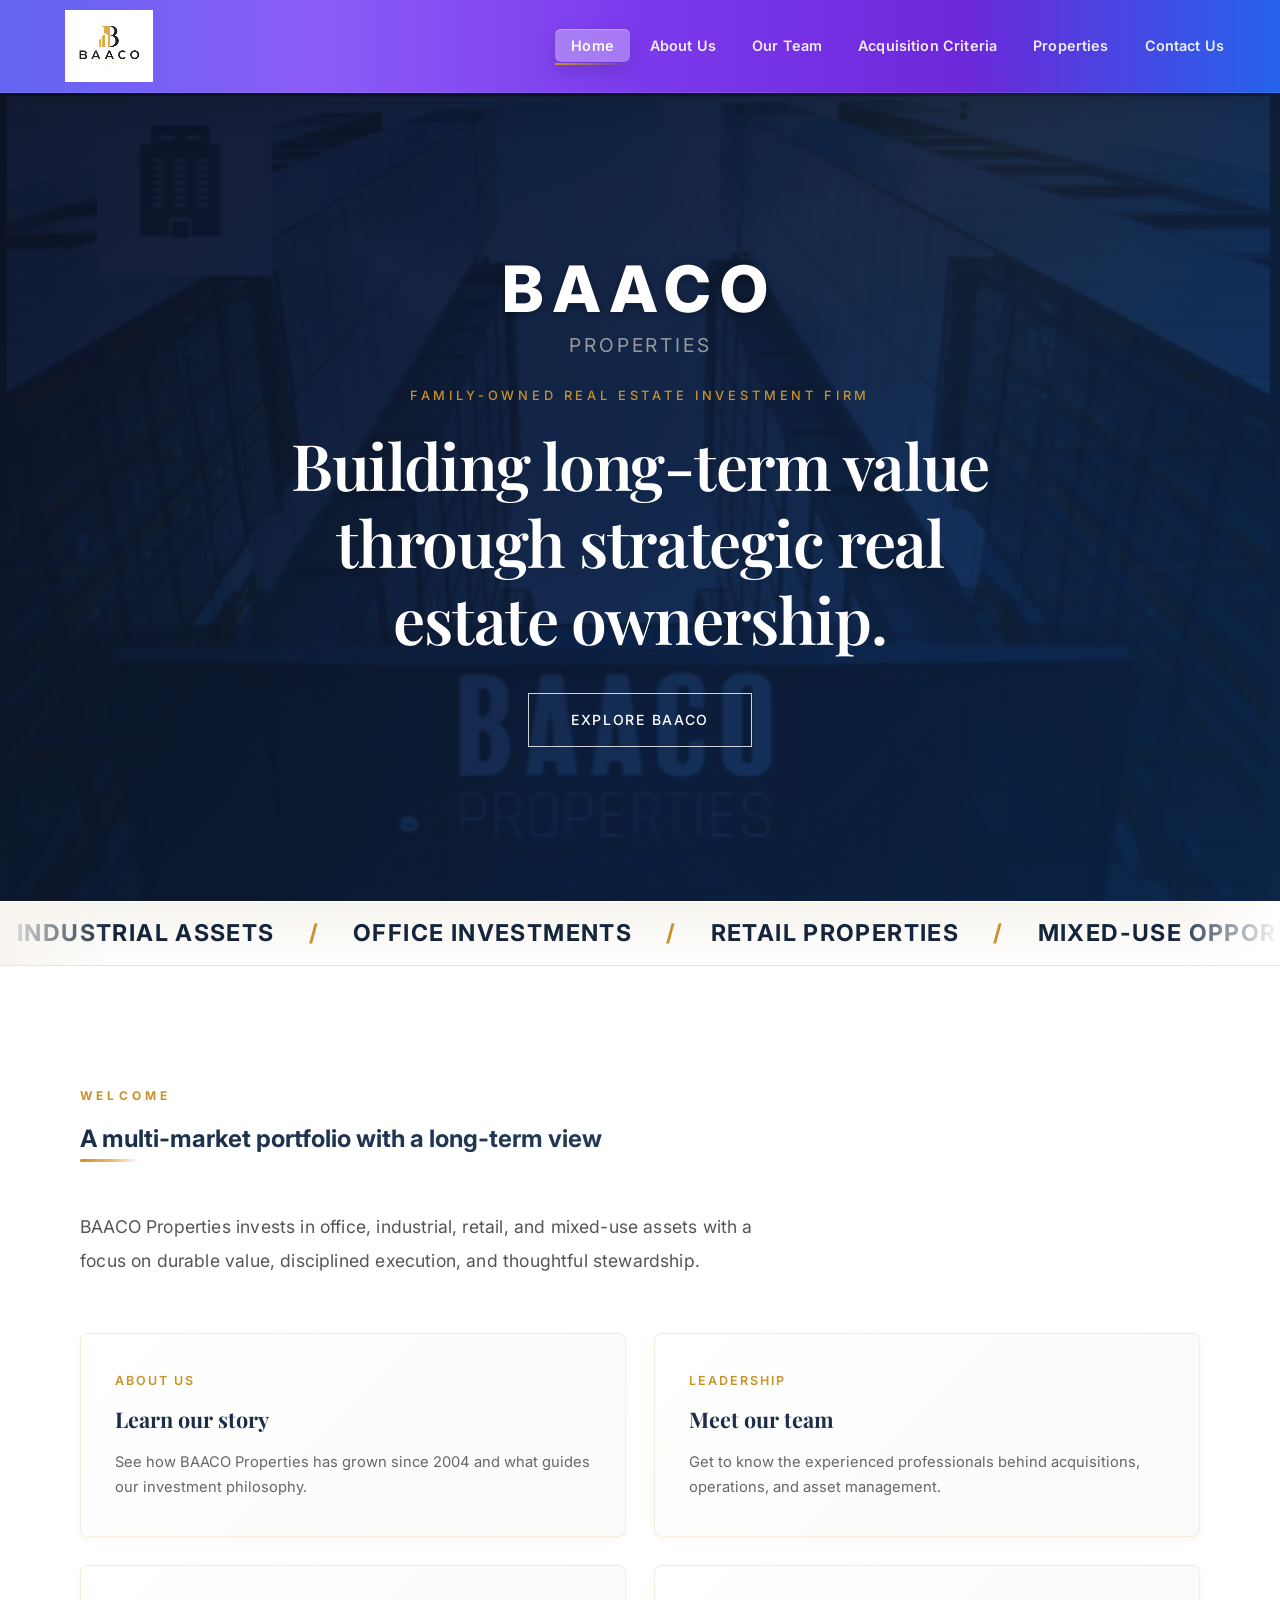
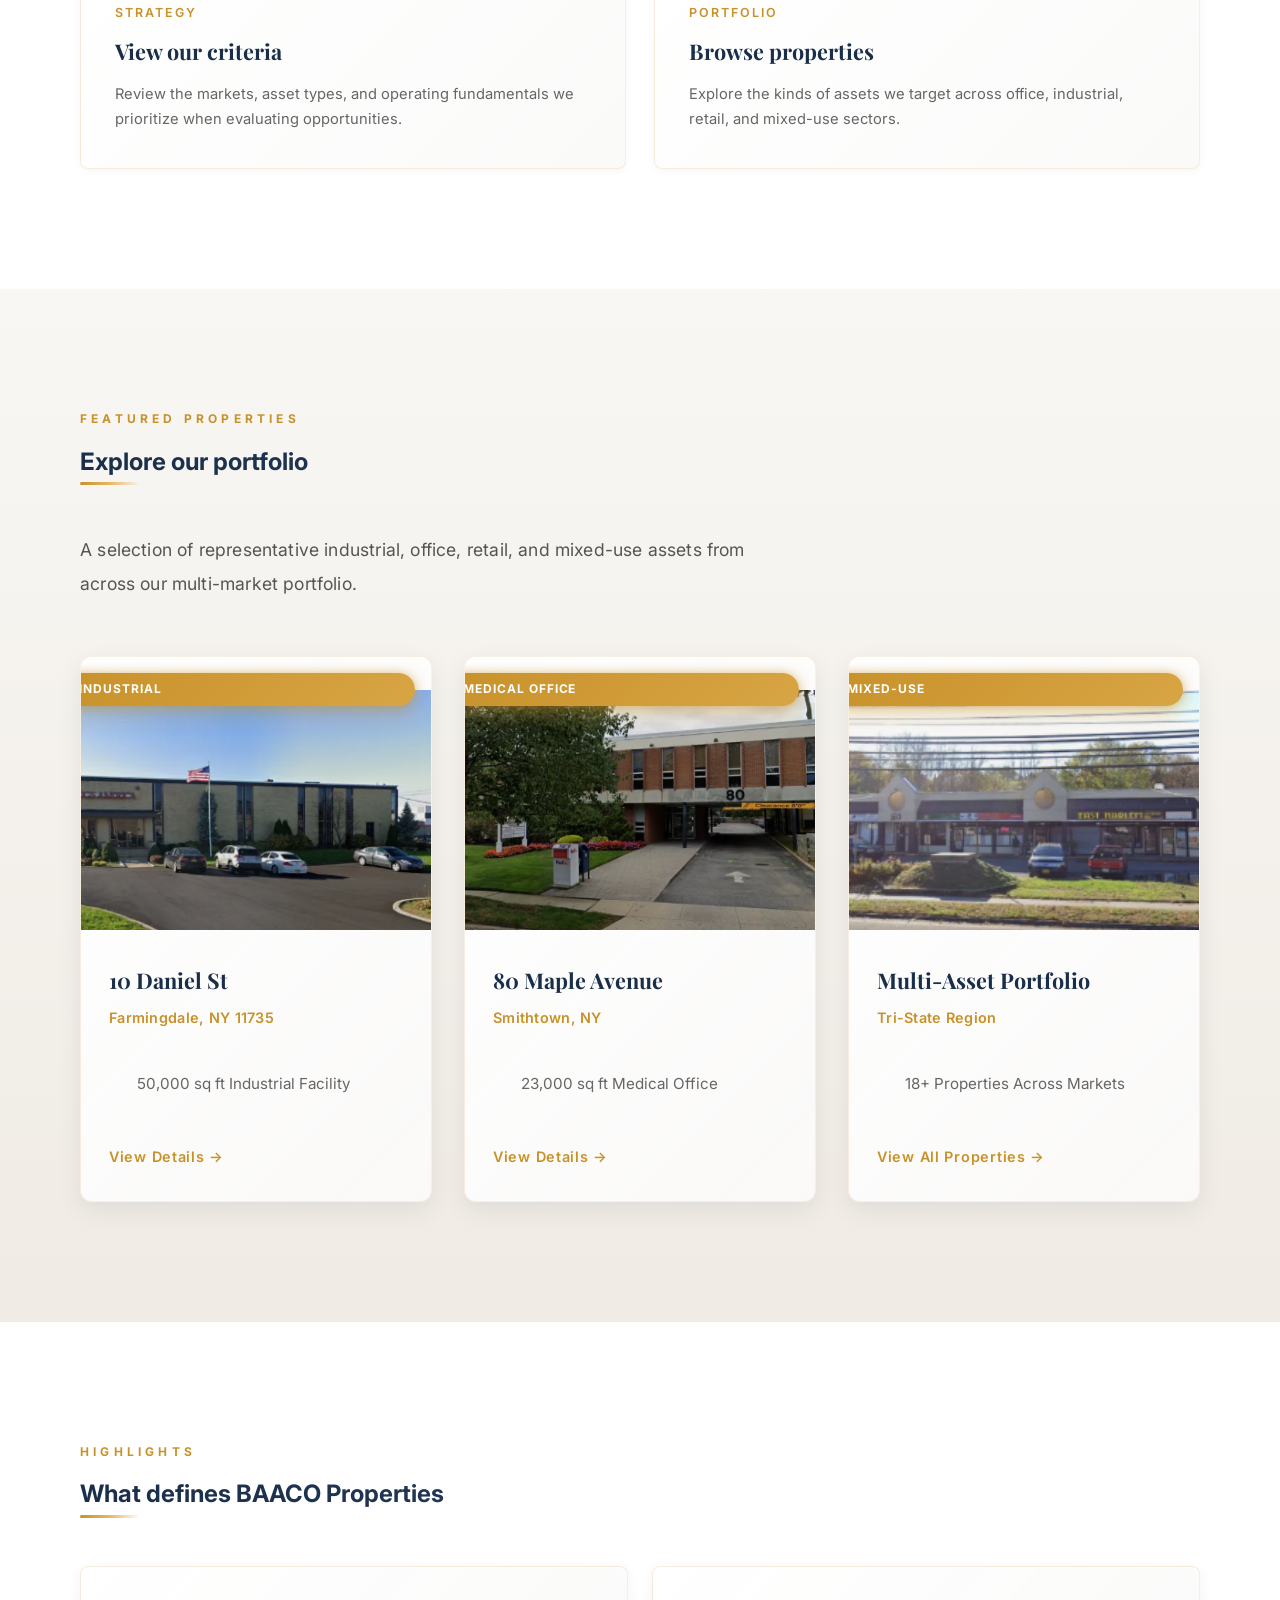
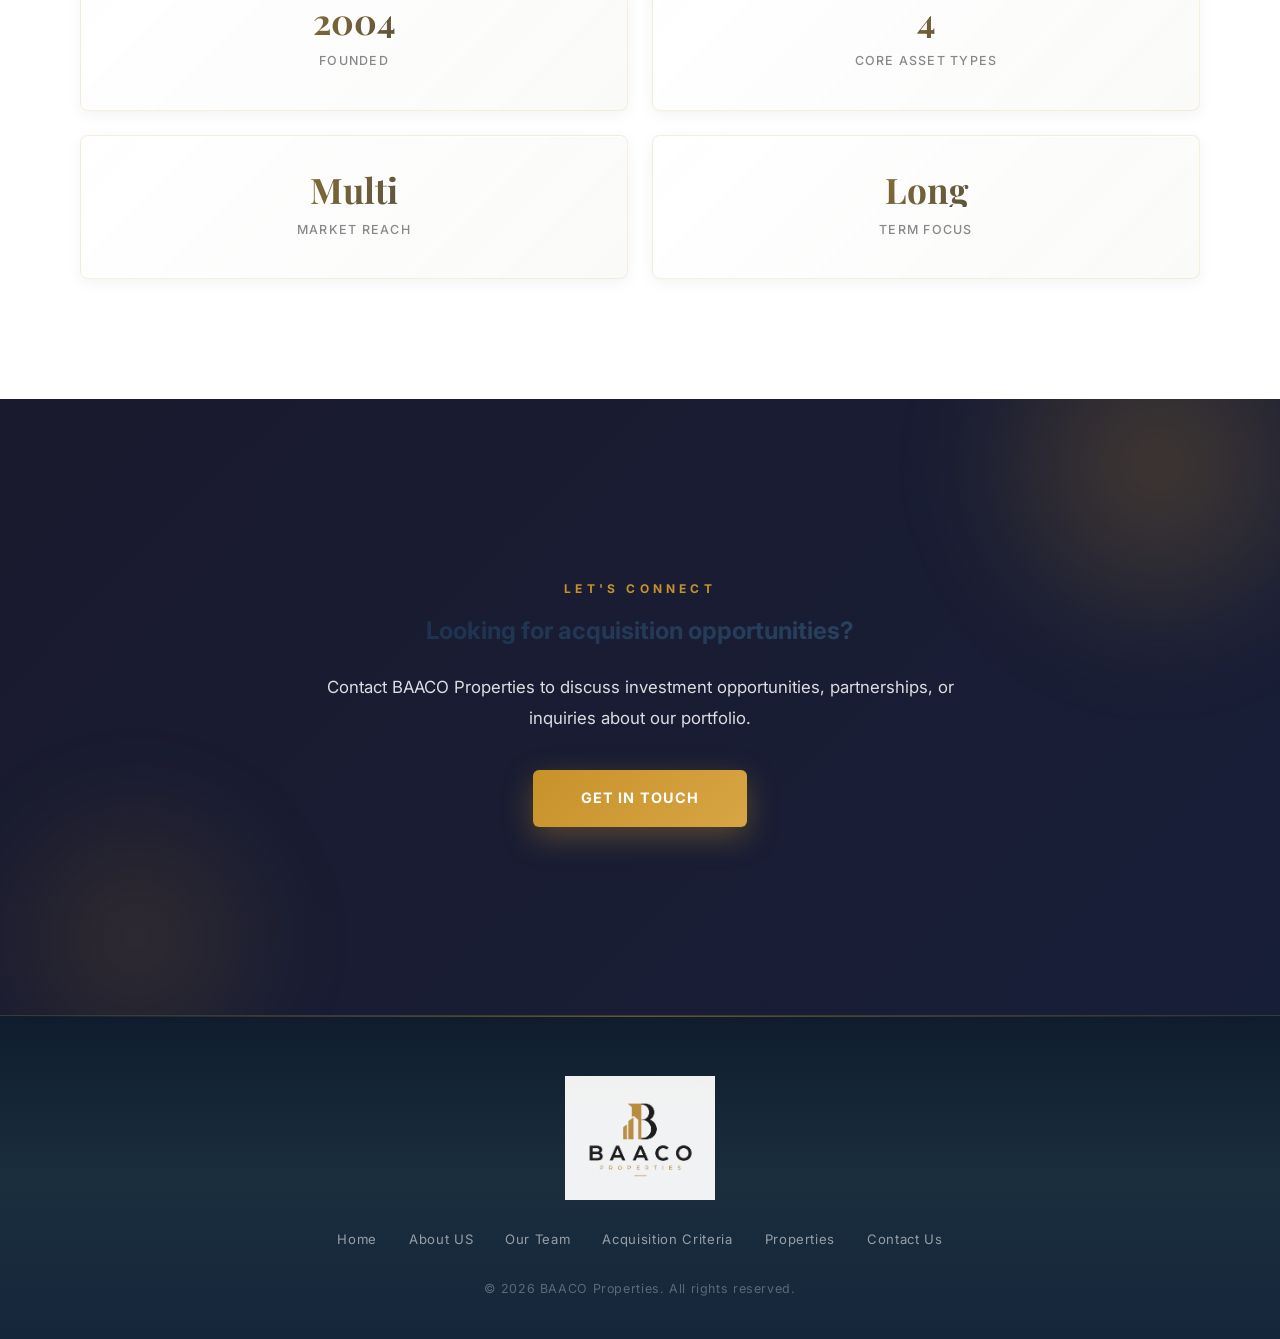
==== commit 01d86cad: "Fix asset path casing for deployed images" ====
--- a/index.html
+++ b/index.html
@@ -112,7 +112,7 @@
       <p class="section-intro">
         A selection of representative industrial, office, retail, and mixed-use assets from across our multi-market portfolio.
       </p>
-      <div class="featured-properties">
+      <div class="featured-properties"><!---this div contains the contact information-->
         <div class="featured-property-card">
           <div class="property-badge">Industrial</div>
           <div class="property-image">
@@ -134,7 +134,7 @@
             <h3>80 Maple Avenue</h3>
             <p class="property-location">Smithtown, NY</p>
             <p class="property-info">23,000 sq ft Medical Office</p>
-            <a href="properties.html" class="view-btn">View Details →</a>
+            <a href="properties.html" class="view-btn">View Details →</a><!---this is the properties-->
           </div>
         </div>
         <div class="featured-property-card">
@@ -144,34 +144,34 @@
           </div>
           <div class="property-details">
             <h3>Multi-Asset Portfolio</h3>
-            <p class="property-location">Tri-State Region</p>
-            <p class="property-info">18+ Properties Across Markets</p>
-            <a href="properties.html" class="view-btn">View All Properties →</a>
-          </div>
-        </div>
-      </div>
-    </div>
-  </section>
-
-  <section class="section">
+            <p class="property-location">Tri-State Region</p><!---refers to locaions such as property locations-->
+            <p class="property-info">18+ Properties Across Markets</p><!---this stores property information-->
+            <a href="properties.html" class="view-btn">View All Properties →</a><!---this is used to view all the different properties-->
+          </div>
+        </div>
+      </div>
+    </div>
+  </section>
+
+  <section class="section"><!---this section is used to highlight key aspects of BAACO Properties-->
     <div class="container">
       <div class="section-label">Highlights</div>
       <h2 class="section-title">What defines BAACO Properties</h2>
-      <div class="divider"></div>
+      <div class="divider"></div><!---the div class is utilized in order to keep the things going-->
       <div class="overview-stats">
-        <div class="stat-card">
+        <div class="stat-card"><!---this is the div that contains everything you need for this specific class-->
           <span class="stat-number">2004</span>
           <span class="stat-label">Founded</span>
         </div>
         <div class="stat-card">
-          <span class="stat-number">4</span>
-          <span class="stat-label">Core Asset Types</span>
+          <span class="stat-number">4</span><!---the number part is great-->
+          <span class="stat-label">Core Asset Types</span><!---the span class is used to determine the core assets of the company-->
         </div>
         <div class="stat-card">
-          <span class="stat-number">Multi</span>
-          <span class="stat-label">Market Reach</span>
-        </div>
-        <div class="stat-card">
+          <span class="stat-number">Multi</span><!---the stat number for market reach-->
+          <span class="stat-label">Market Reach</span><!---the span class is used to determien the market react-->
+        </div>
+        <div class="stat-card"><!----->
           <span class="stat-number">Long</span>
           <span class="stat-label">Term Focus</span>
         </div>
@@ -180,29 +180,29 @@
   </section>
 
   <section class="section cta-section">
-    <div class="container">
+    <div class="container"><!---this div container is used to give the call to action-->
       <div class="cta-content">
-        <div class="section-label">Let's Connect</div>
+        <div class="section-label">Let's Connect</div><!---the div class is utilized to style the section label-->
         <h2 class="section-title">Looking for acquisition opportunities?</h2>
         <p>Contact BAACO Properties to discuss investment opportunities, partnerships, or inquiries about our portfolio.</p>
-        <a href="contact.html" class="cta-button">Get in Touch</a>
-      </div>
-    </div>
-  </section>
-
-  <footer class="footer">
-    <div class="container footer-inner">
+        <a href="contact.html" class="cta-button">Get in Touch</a><!---the href contains the contact details-->
+      </div>
+    </div>
+  </section>
+
+  <footer class="footer"><!---this is the footer header -->
+    <div class="container footer-inner"><!---the div class allows for the styling and the layout-->
       <div class="footer-logo"><!--- the div class is used to contain the footer logo-->
         <img src="Images/ChatGPT Image Jun 22, 2026, 10_17_22 AM.png" alt="BAACO Properties logo" class="footer-logo-image" />
       </div>
       <div class="footer-links">
-        <a href="index.html">Home</a>
+        <a href="index.html">Home</a><!---this is used in the navigation to go the home page-->
         <a href="about.html">About US</a><!--- the about page is used to go to the about tab-->
         <a href="team.html">Our Team</a><!--our team is used to access the teams page-->
         <a href="acquisition.html">Acquisition Criteria</a> <!----the acquisition can be used to finish the acquistion process-->
         <a href="properties.html">Properties</a><!--- this is the properties list-->
         <a href="contact.html">Contact Us</a> <!---what this does is that it goes to the contact list-->
-      </div>
+      </div><!---the div container is used to contain the footer links-->
       <p class="footer-copy">&copy; 2026 BAACO Properties. All rights reserved.</p>
     </div>
   </footer>
@@ -210,4 +210,3 @@
   <script src="script.js"></script>
 </body>
 </html>
-
--- a/styles.css
+++ b/styles.css
@@ -3106,7 +3106,7 @@
 /* Improved Hero Section */
 .hero {
   position: relative;
-  background: url('images/image.png') center/cover no-repeat, linear-gradient(135deg, #1a1a2e 0%, #16213e 40%, #0f3460 100%);
+  background: url('Images/image.png') center/cover no-repeat, linear-gradient(135deg, #1a1a2e 0%, #16213e 40%, #0f3460 100%);
   background-blend-mode: overlay;
 }
 
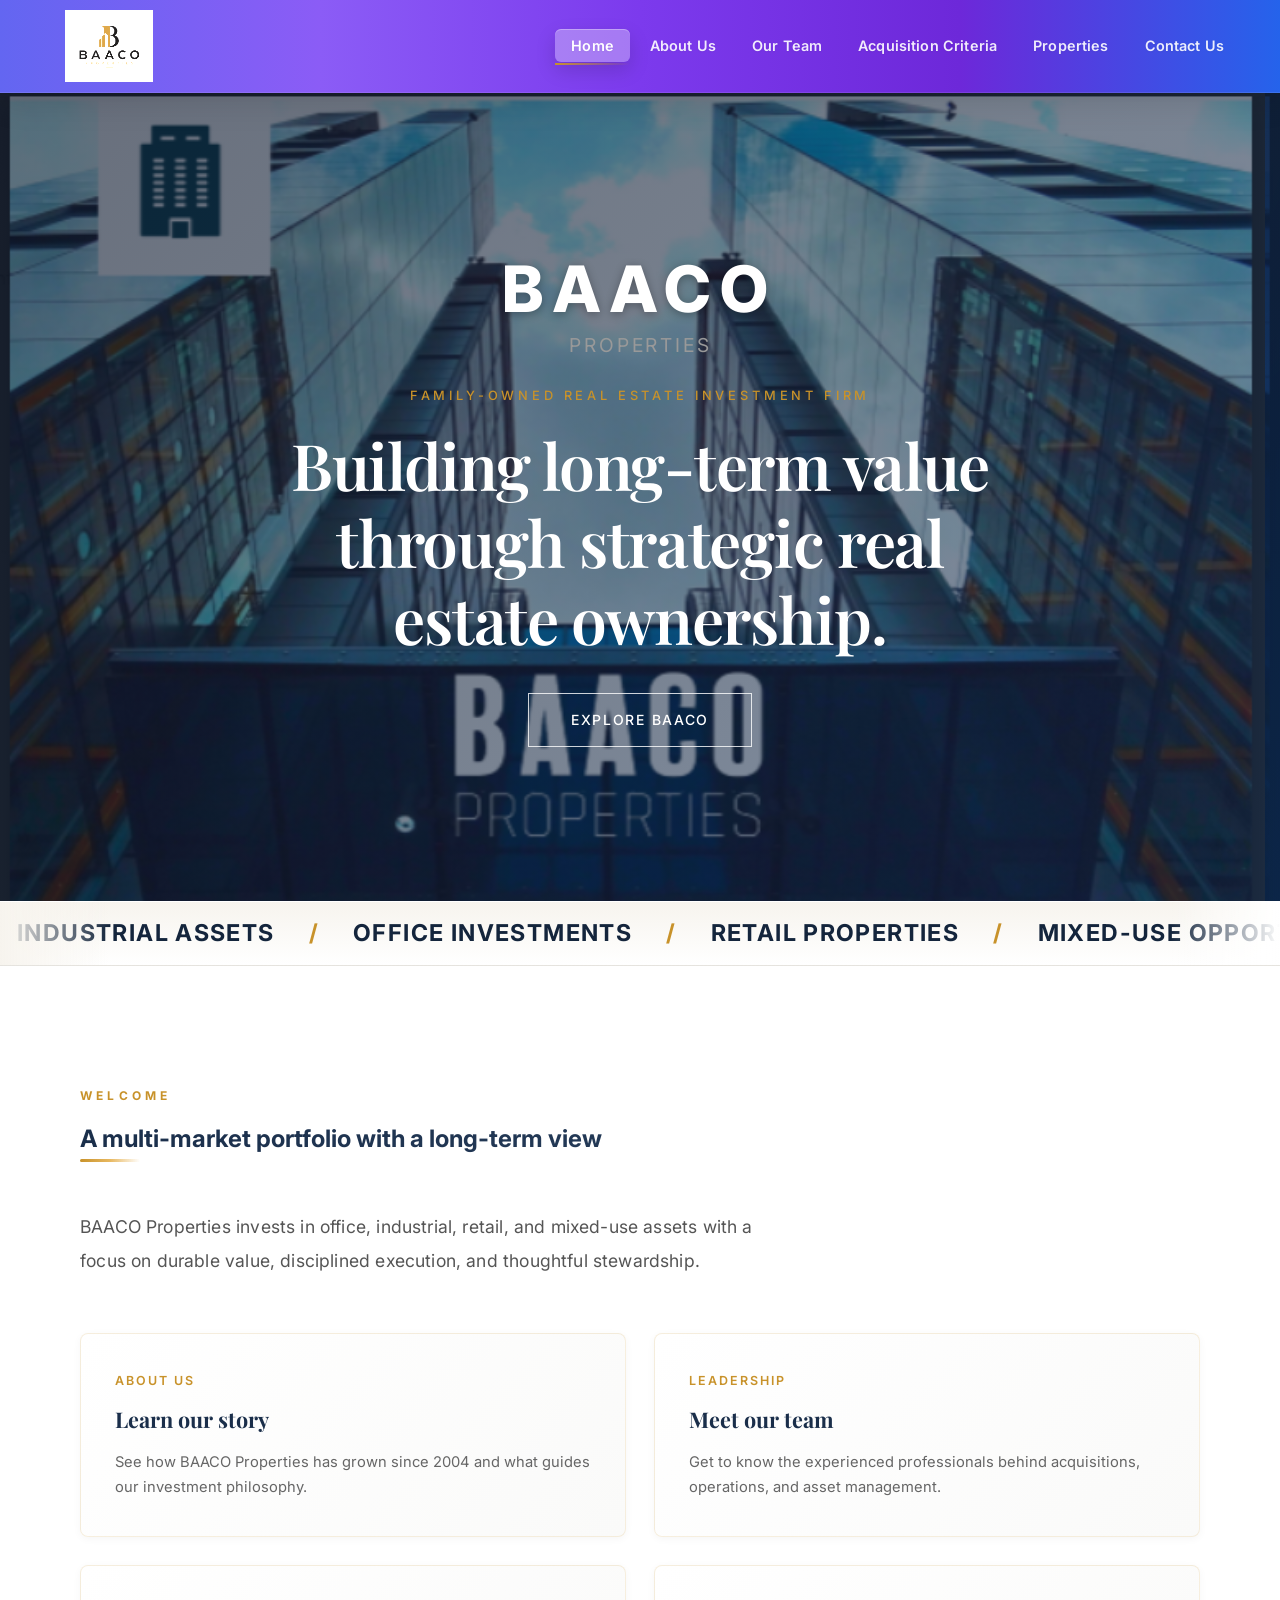
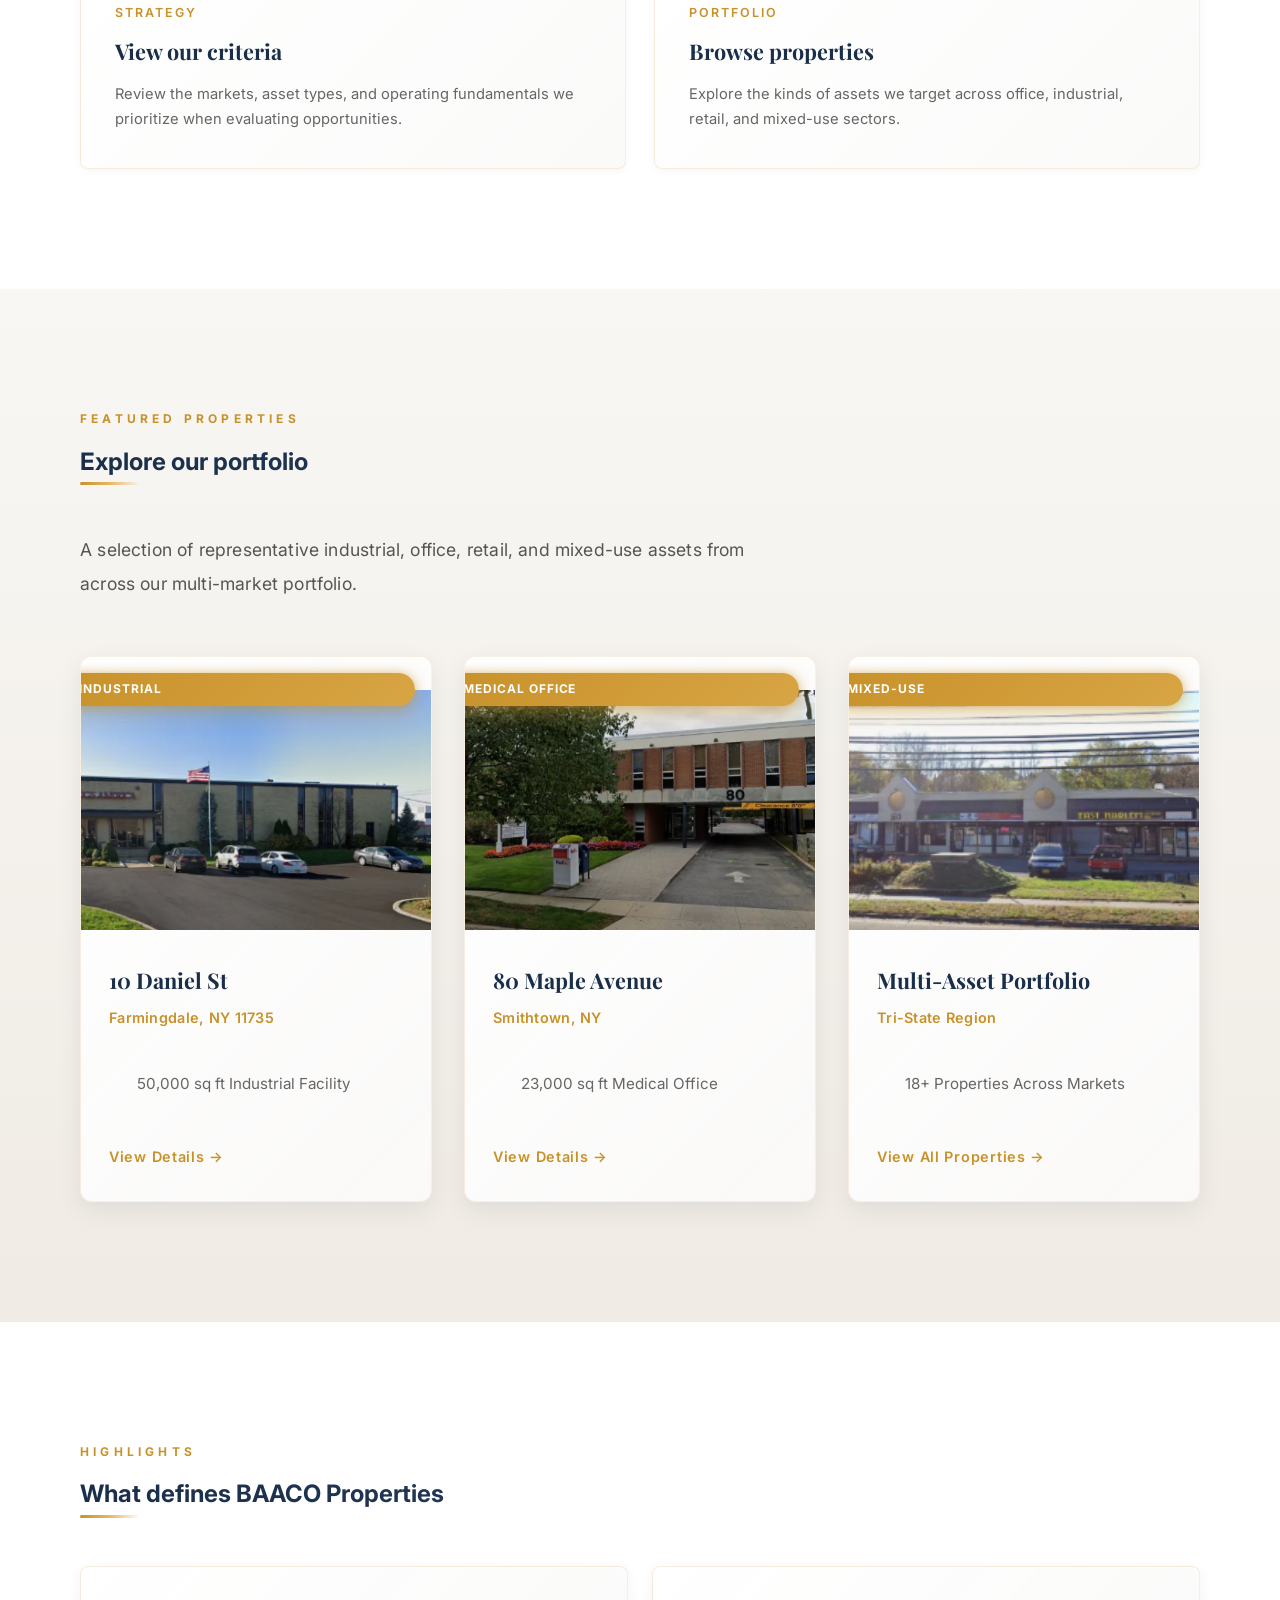
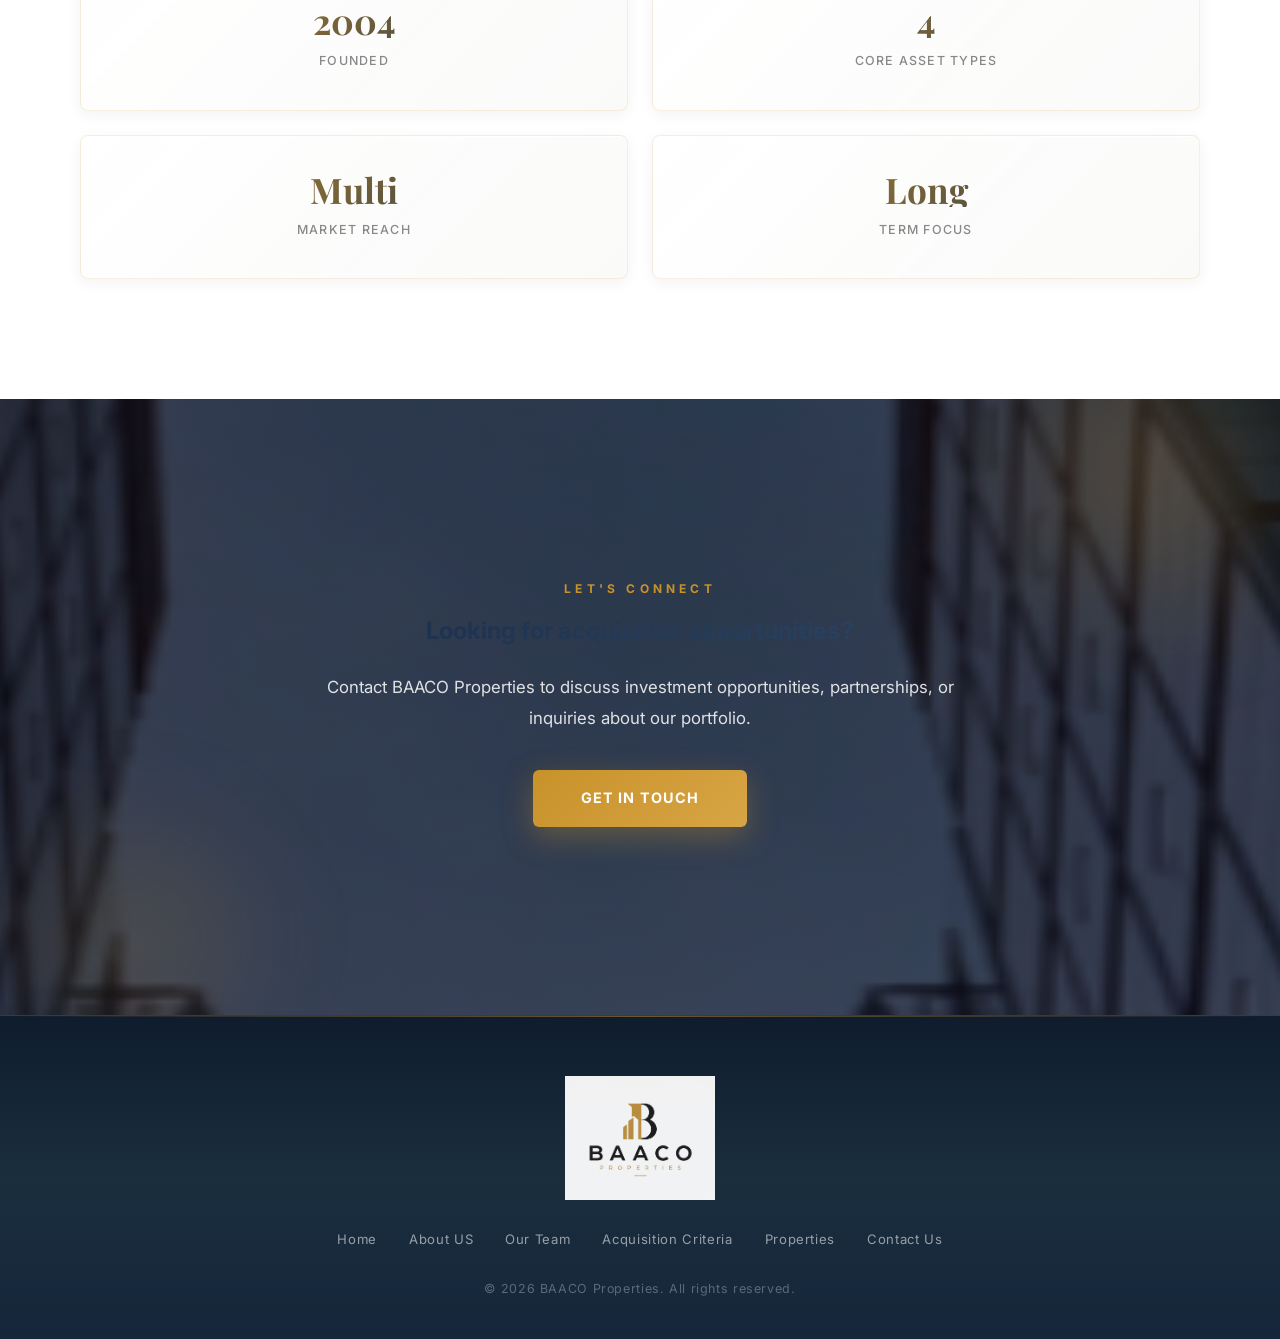
==== commit 4bdc59f5: "Add scrollable homepage hero image" ====
--- a/index.html
+++ b/index.html
@@ -38,6 +38,13 @@
   </header>
 
   <section class="hero" id="home">
+    <div class="hero-media-scroller" aria-label="Scrollable building background image">
+      <img
+        src="Images/image.png"
+        alt="BAACO building background with BAACO Properties lettering"
+        class="hero-media-image"
+      />
+    </div>
     <div class="hero-overlay"></div>
     <div class="hero-content">
       <div class="hero-brand">
--- a/styles.css
+++ b/styles.css
@@ -433,6 +433,7 @@
   overflow-y: auto;
   overflow-x: hidden;
   z-index: 1;
+  pointer-events: auto;
   scrollbar-gutter: stable;
   scrollbar-width: auto;
   scrollbar-color: #c8922a rgba(8, 19, 36, 0.72);
@@ -455,6 +456,7 @@
 
 .hero-media-image {
   width: 100%;
+  max-width: none;
   min-height: 100%;
   height: auto;
   display: block;
@@ -488,7 +490,10 @@
 .page-hero {
   min-height: 480px;
   padding: 140px 0 80px;
-  background: linear-gradient(135deg, #1a1a2e 0%, #16213e 40%, #0f3460 100%);
+  background:
+    linear-gradient(135deg, rgba(26, 26, 46, 0.82) 0%, rgba(22, 33, 62, 0.78) 40%, rgba(15, 52, 96, 0.74) 100%),
+    url('Images/image.png') center/cover no-repeat;
+  background-blend-mode: multiply;
   position: relative;
   overflow: hidden;
 }
@@ -933,7 +938,10 @@
   margin-top: 56px;
   padding: 38px;
   border-radius: 34px;
-  background: linear-gradient(135deg, #16253e 0%, #1d3960 100%);
+  background:
+    linear-gradient(135deg, rgba(22, 37, 62, 0.9) 0%, rgba(29, 57, 96, 0.82) 100%),
+    url('Images/image.png') center/cover no-repeat;
+  background-blend-mode: multiply;
   box-shadow: 0 30px 80px rgba(18, 28, 45, 0.18);
 }
 
@@ -1706,7 +1714,10 @@
 }
 
 .cta-section {
-  background: linear-gradient(135deg, #1a1a2e 0%, #16213e 40%, #0f3460 100%);
+  background:
+    linear-gradient(135deg, rgba(26, 26, 46, 0.84) 0%, rgba(22, 33, 62, 0.8) 40%, rgba(15, 52, 96, 0.76) 100%),
+    url('Images/image.png') center/cover no-repeat;
+  background-blend-mode: multiply;
   position: relative;
   overflow: hidden;
   color: #fff;
@@ -2104,7 +2115,10 @@
 .contact-background {
   position: absolute;
   inset: 0;
-  background: linear-gradient(135deg, #3a4a5e 0%, #2a3a4e 50%, #1a2a3e 100%);
+  background:
+    linear-gradient(135deg, rgba(58, 74, 94, 0.86) 0%, rgba(42, 58, 78, 0.82) 50%, rgba(26, 42, 62, 0.82) 100%),
+    url('Images/image.png') center/cover no-repeat;
+  background-blend-mode: multiply;
   z-index: 1;
 }
 
@@ -3159,7 +3173,10 @@
 /* CTA Section Enhancement */
 .cta-section {
   position: relative;
-  background: linear-gradient(135deg, #1a1a2e 0%, #16213e 40%, #0f3460 100%);
+  background:
+    linear-gradient(135deg, rgba(26, 26, 46, 0.84) 0%, rgba(22, 33, 62, 0.8) 40%, rgba(15, 52, 96, 0.76) 100%),
+    url('Images/image.png') center/cover no-repeat;
+  background-blend-mode: multiply;
   background-size: 400% 400%;
   animation: gradientShift 15s ease infinite;
 }
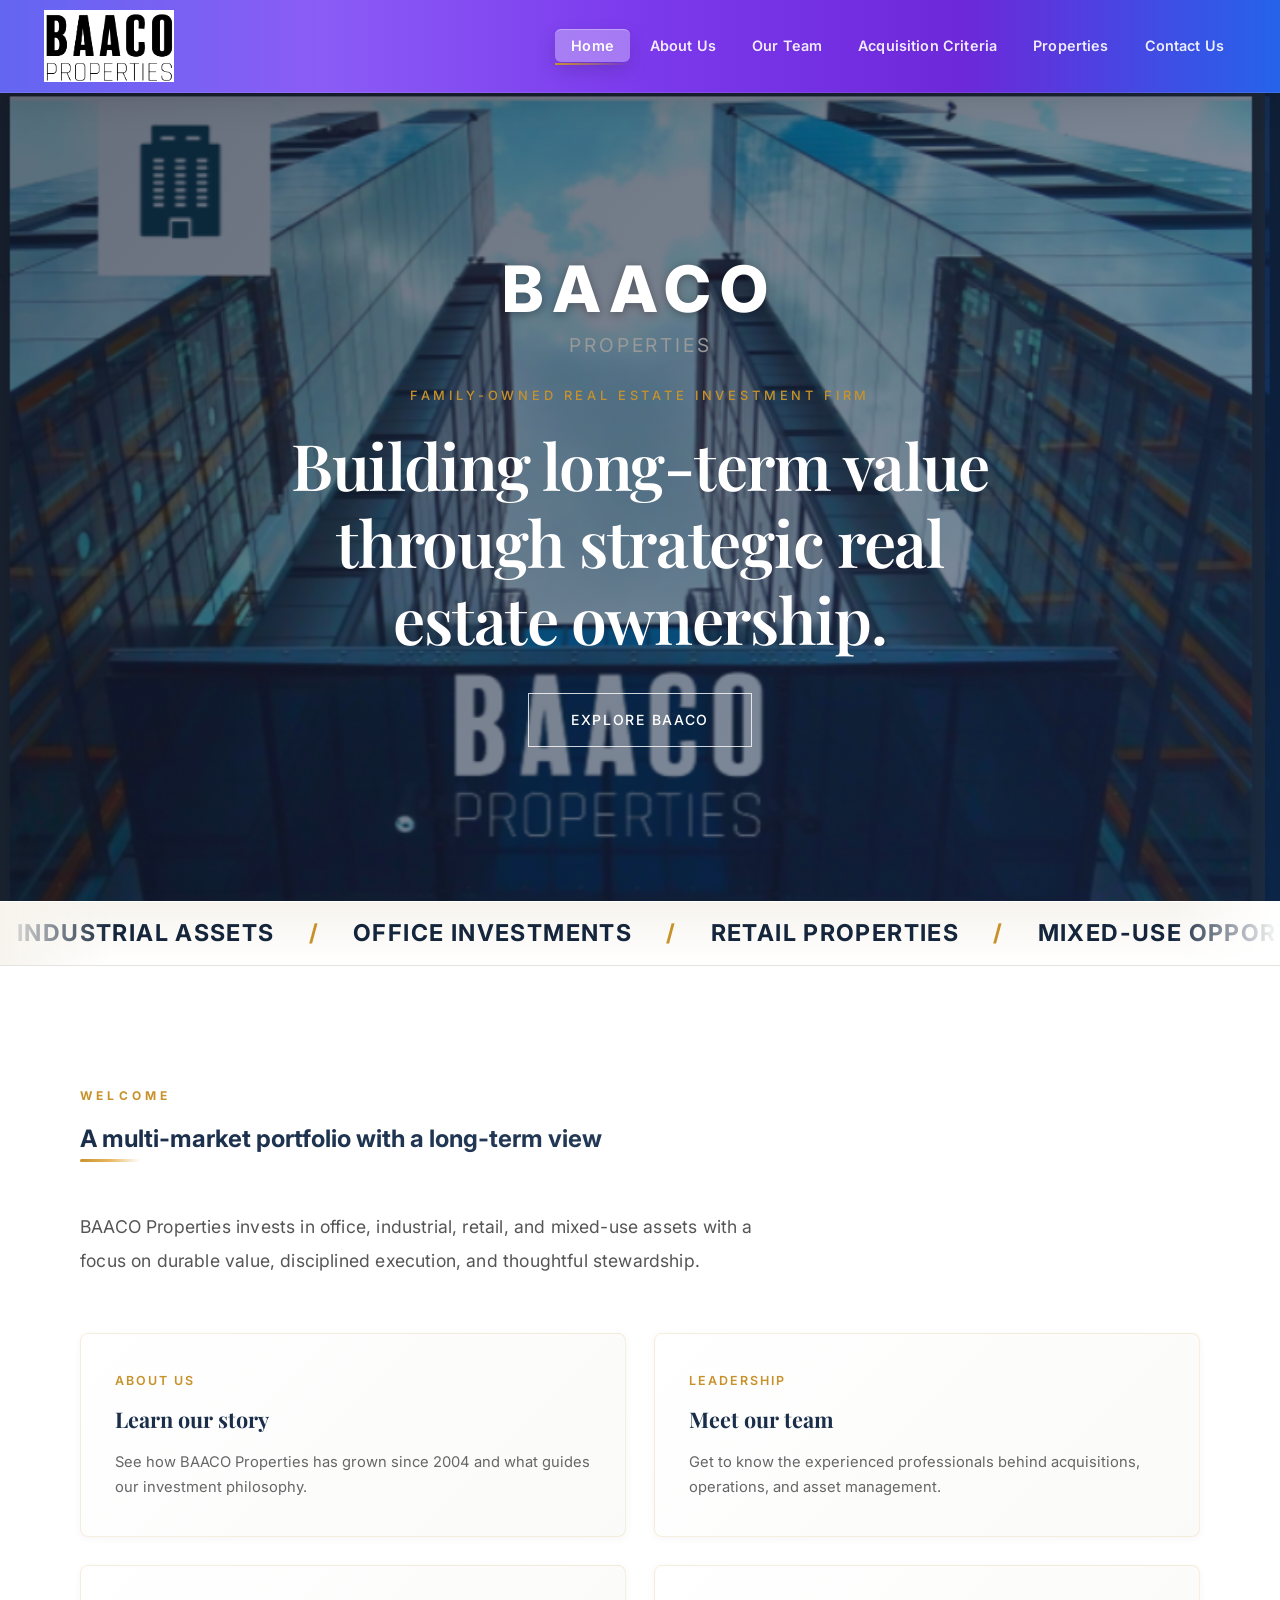
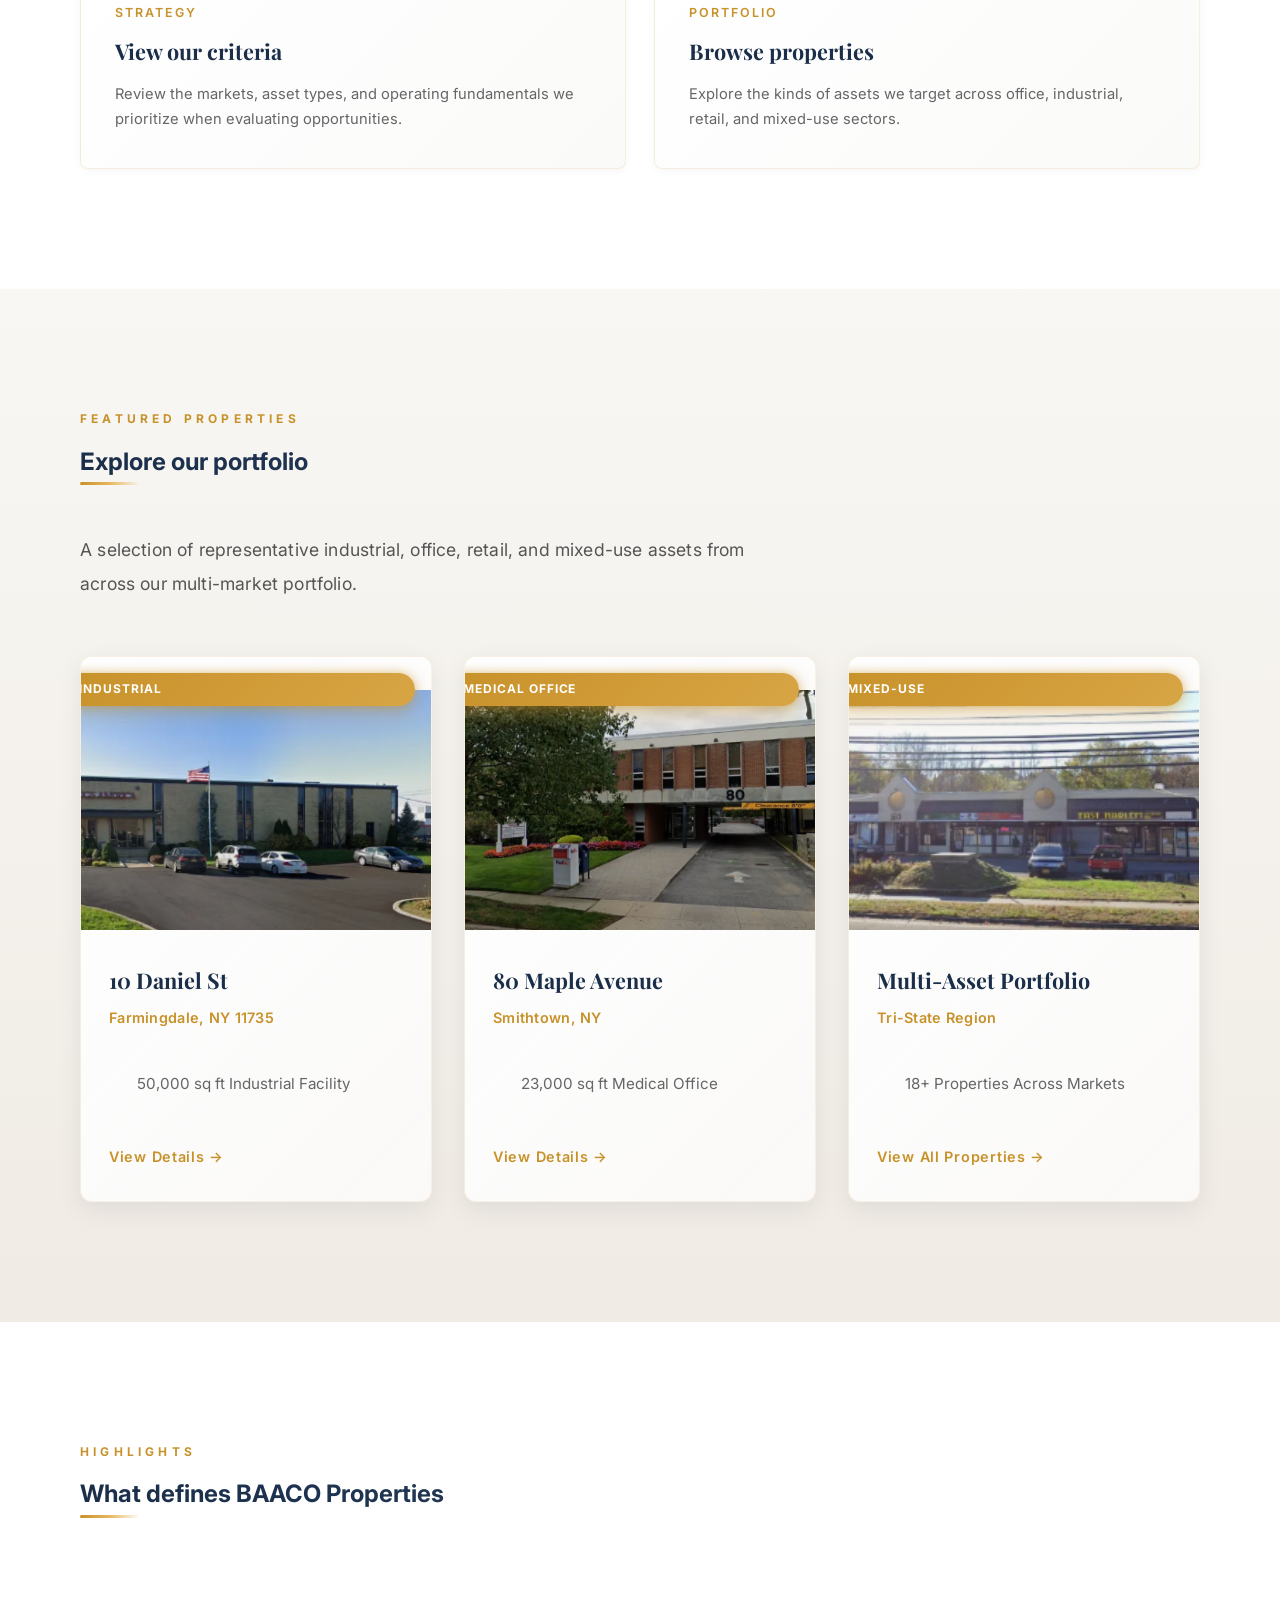
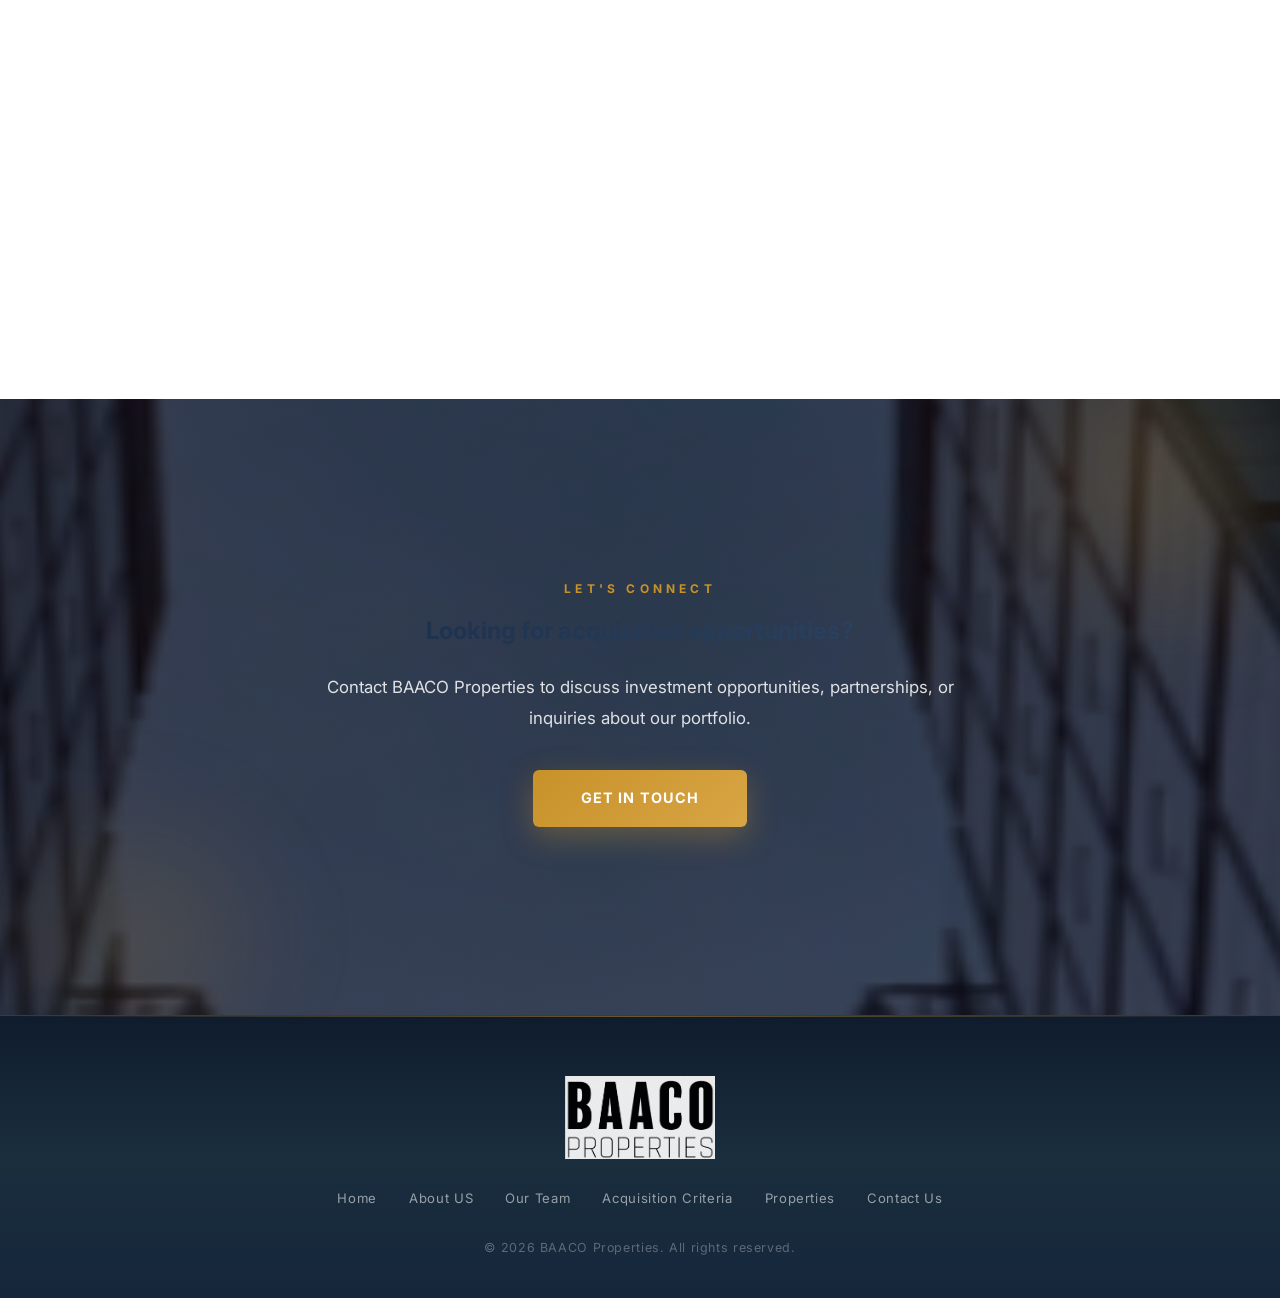
==== commit 95f1aa5b: "Update site logo asset" ====
--- a/index.html
+++ b/index.html
@@ -11,7 +11,7 @@
   <header id="header">
     <div class="header-inner">
       <a href="index.html" class="logo">
-        <img src="Images/ChatGPT Image Jun 22, 2026, 10_17_22 AM.png" alt="BAACO Properties logo" class="logo-image" />
+        <img src="Images/Screenshot 2026-06-25 130906.png" alt="BAACO Properties logo" class="logo-image" />
       </a>
       <nav>
         <ul class="nav-links">
@@ -181,10 +181,10 @@
         <div class="stat-card"><!----->
           <span class="stat-number">Long</span>
           <span class="stat-label">Term Focus</span>
-        </div>
-      </div>
-    </div>
-  </section>
+        </div><!---the span class will work doing that the fastest-->
+      </div>
+    </div>
+  </section><!---this section highlights key aspects of BAACO Properties-->
 
   <section class="section cta-section">
     <div class="container"><!---this div container is used to give the call to action-->
@@ -200,7 +200,7 @@
   <footer class="footer"><!---this is the footer header -->
     <div class="container footer-inner"><!---the div class allows for the styling and the layout-->
       <div class="footer-logo"><!--- the div class is used to contain the footer logo-->
-        <img src="Images/ChatGPT Image Jun 22, 2026, 10_17_22 AM.png" alt="BAACO Properties logo" class="footer-logo-image" />
+        <img src="Images/Screenshot 2026-06-25 130906.png" alt="BAACO Properties logo" class="footer-logo-image" />
       </div>
       <div class="footer-links">
         <a href="index.html">Home</a><!---this is used in the navigation to go the home page-->
--- a/styles.css
+++ b/styles.css
@@ -496,6 +496,10 @@
   background-blend-mode: multiply;
   position: relative;
   overflow: hidden;
+}
+
+.page-hero .hero-media-scroller {
+  display: none;
 }
 
 .page-hero::before {
@@ -1589,6 +1593,8 @@
   overflow: hidden;
   background: #fff;
   border-radius: 0;
+  border: 1px solid rgba(26, 46, 74, 0.08);
+  box-shadow: 0 12px 32px rgba(18, 28, 45, 0.06);
 }
 
 .card-wide {
@@ -1616,6 +1622,19 @@
   margin-top: 0;
 }
 
+.properties-gallery .card-tall,
+.properties-gallery .card-large,
+.properties-gallery .card-wide {
+  grid-column: span 1;
+  grid-row: span 1;
+}
+
+.mosaic-card-link {
+  position: relative;
+  display: block;
+  overflow: hidden;
+}
+
 .mosaic-photo-image {
   width: 100%;
   height: 240px;
@@ -1631,27 +1650,257 @@
   height: 420px;
 }
 
+.properties-gallery .card-tall .mosaic-photo-image,
+.properties-gallery .card-large .mosaic-photo-image,
+.properties-gallery .card-wide .mosaic-photo-image {
+  height: 240px;
+}
+
 .mosaic-card:hover .mosaic-photo,
 .mosaic-card:hover .mosaic-photo-image {
   transform: scale(1.02);
 }
 
+.mosaic-card-overlay {
+  position: absolute;
+  inset: auto 0 0 0;
+  padding: 16px 18px;
+  background: linear-gradient(180deg, rgba(12, 24, 43, 0) 0%, rgba(12, 24, 43, 0.78) 100%);
+}
+
+.mosaic-card-badge {
+  display: inline-flex;
+  align-items: center;
+  min-height: 34px;
+  padding: 8px 14px;
+  border-radius: 999px;
+  background: rgba(255, 255, 255, 0.16);
+  color: #fff;
+  font-size: 0.72rem;
+  font-weight: 700;
+  letter-spacing: 0.12em;
+  text-transform: uppercase;
+  backdrop-filter: blur(10px);
+}
+
 .mosaic-meta {
-  padding: 14px 4px 0;
+  padding: 18px 18px 20px;
 }
 
 .mosaic-meta h3 {
   font-family: 'Playfair Display', serif;
   font-size: 1.2rem;
   color: #1a2e4a;
-  margin-bottom: 3px;
+  margin-bottom: 8px;
 }
 
 .mosaic-meta p {
   font-size: 0.83rem;
+  letter-spacing: 0.08em;
+  text-transform: uppercase;
+  color: #7b8190;
+}
+
+.property-page-hero .page-title {
+  max-width: 920px;
+}
+
+.property-detail-section {
+  border-top: 1px solid rgba(26, 46, 74, 0.06);
+}
+
+.property-back-link {
+  display: inline-flex;
+  align-items: center;
+  margin-bottom: 28px;
+  font-size: 0.82rem;
+  font-weight: 700;
   letter-spacing: 0.12em;
   text-transform: uppercase;
-  color: #7b8190;
+  text-decoration: none;
+  color: #1a2e4a;
+}
+
+.property-back-link:hover {
+  color: #c8922a;
+}
+
+.property-detail-shell {
+  display: grid;
+  grid-template-columns: minmax(0, 1.35fr) minmax(300px, 0.8fr);
+  gap: 34px;
+  align-items: start;
+}
+
+.property-detail-main {
+  display: grid;
+  gap: 28px;
+}
+
+.property-detail-media {
+  overflow: hidden;
+  border-radius: 28px;
+  border: 1px solid rgba(26, 46, 74, 0.08);
+  box-shadow: 0 24px 60px rgba(18, 28, 45, 0.12);
+  background: #fff;
+}
+
+.property-detail-image {
+  width: 100%;
+  display: block;
+  object-fit: cover;
+}
+
+.property-detail-copy {
+  padding: 34px;
+  border-radius: 30px;
+  border: 1px solid rgba(26, 46, 74, 0.08);
+  background: rgba(255, 255, 255, 0.92);
+  box-shadow: 0 24px 60px rgba(18, 28, 45, 0.08);
+}
+
+.property-detail-location {
+  margin-bottom: 24px;
+  font-size: 0.92rem;
+  font-weight: 700;
+  letter-spacing: 0.08em;
+  text-transform: uppercase;
+  color: #6b7280;
+}
+
+.property-description {
+  display: grid;
+  gap: 18px;
+}
+
+.property-description p {
+  color: #55606f;
+  line-height: 1.9;
+}
+
+.property-detail-aside {
+  position: sticky;
+  top: 116px;
+}
+
+.property-facts-card {
+  padding: 30px 26px;
+  border-radius: 30px;
+  background: linear-gradient(145deg, #16253e 0%, #21426b 100%);
+  box-shadow: 0 24px 60px rgba(18, 28, 45, 0.2);
+}
+
+.property-facts-card .section-label {
+  color: #d6a94b;
+}
+
+.property-facts-grid {
+  display: grid;
+  gap: 14px;
+  margin-top: 6px;
+}
+
+.property-fact-item {
+  padding: 16px 18px;
+  border-radius: 18px;
+  background: rgba(255, 255, 255, 0.08);
+  border: 1px solid rgba(255, 255, 255, 0.08);
+}
+
+.property-fact-label {
+  display: block;
+  margin-bottom: 6px;
+  font-size: 0.72rem;
+  font-weight: 700;
+  letter-spacing: 0.14em;
+  text-transform: uppercase;
+  color: rgba(255, 255, 255, 0.66);
+}
+
+.property-fact-value {
+  display: block;
+  color: #fff;
+  line-height: 1.5;
+}
+
+.property-detail-cta {
+  display: inline-flex;
+  justify-content: center;
+  width: 100%;
+  margin-top: 22px;
+  text-align: center;
+}
+
+.property-highlights-section {
+  margin-top: 46px;
+  padding: 34px;
+  border-radius: 30px;
+  background: linear-gradient(180deg, rgba(255, 255, 255, 0.9) 0%, rgba(249, 247, 242, 0.96) 100%);
+  border: 1px solid rgba(26, 46, 74, 0.08);
+  box-shadow: 0 22px 56px rgba(18, 28, 45, 0.08);
+}
+
+.property-highlights-grid {
+  display: grid;
+  grid-template-columns: repeat(2, minmax(0, 1fr));
+  gap: 20px;
+}
+
+.property-highlight-card {
+  padding: 22px 22px 20px;
+  border-radius: 22px;
+  background: #fff;
+  border: 1px solid rgba(26, 46, 74, 0.08);
+  box-shadow: 0 12px 26px rgba(18, 28, 45, 0.05);
+}
+
+.property-highlight-label {
+  display: block;
+  margin-bottom: 10px;
+  font-size: 0.76rem;
+  font-weight: 700;
+  letter-spacing: 0.14em;
+  text-transform: uppercase;
+  color: #c8922a;
+}
+
+.property-highlight-card p {
+  color: #55606f;
+  line-height: 1.75;
+}
+
+.property-map-section {
+  margin-top: 46px;
+  padding: 34px;
+  border-radius: 30px;
+  background: linear-gradient(180deg, rgba(255, 255, 255, 0.92) 0%, rgba(247, 244, 238, 0.98) 100%);
+  border: 1px solid rgba(26, 46, 74, 0.08);
+  box-shadow: 0 22px 56px rgba(18, 28, 45, 0.08);
+}
+
+.property-map-header {
+  display: flex;
+  justify-content: space-between;
+  align-items: flex-start;
+  gap: 24px;
+}
+
+.property-map-header .divider {
+  margin-bottom: 0;
+}
+
+.property-map-frame {
+  margin-top: 26px;
+  overflow: hidden;
+  border-radius: 24px;
+  box-shadow: 0 16px 42px rgba(18, 28, 45, 0.1);
+}
+
+.property-map-frame iframe {
+  width: 100%;
+  height: 460px;
+  border: none;
+  display: block;
 }
 
 .contact-grid {
@@ -2690,6 +2939,15 @@
     grid-template-columns: repeat(2, minmax(0, 1fr));
   }
 
+  .property-detail-shell,
+  .property-highlights-grid {
+    grid-template-columns: 1fr;
+  }
+
+  .property-detail-aside {
+    position: static;
+  }
+
   .card-tall,
   .card-large {
     grid-row: span 1;
@@ -2757,6 +3015,23 @@
 
   .properties-mosaic {
     grid-template-columns: 1fr;
+  }
+
+  .property-detail-copy,
+  .property-facts-card,
+  .property-highlights-section,
+  .property-map-section {
+    padding: 24px 20px;
+    border-radius: 22px;
+  }
+
+  .property-map-header {
+    flex-direction: column;
+    align-items: flex-start;
+  }
+
+  .property-map-frame iframe {
+    height: 320px;
   }
 
   .acquisition-intro-panel,
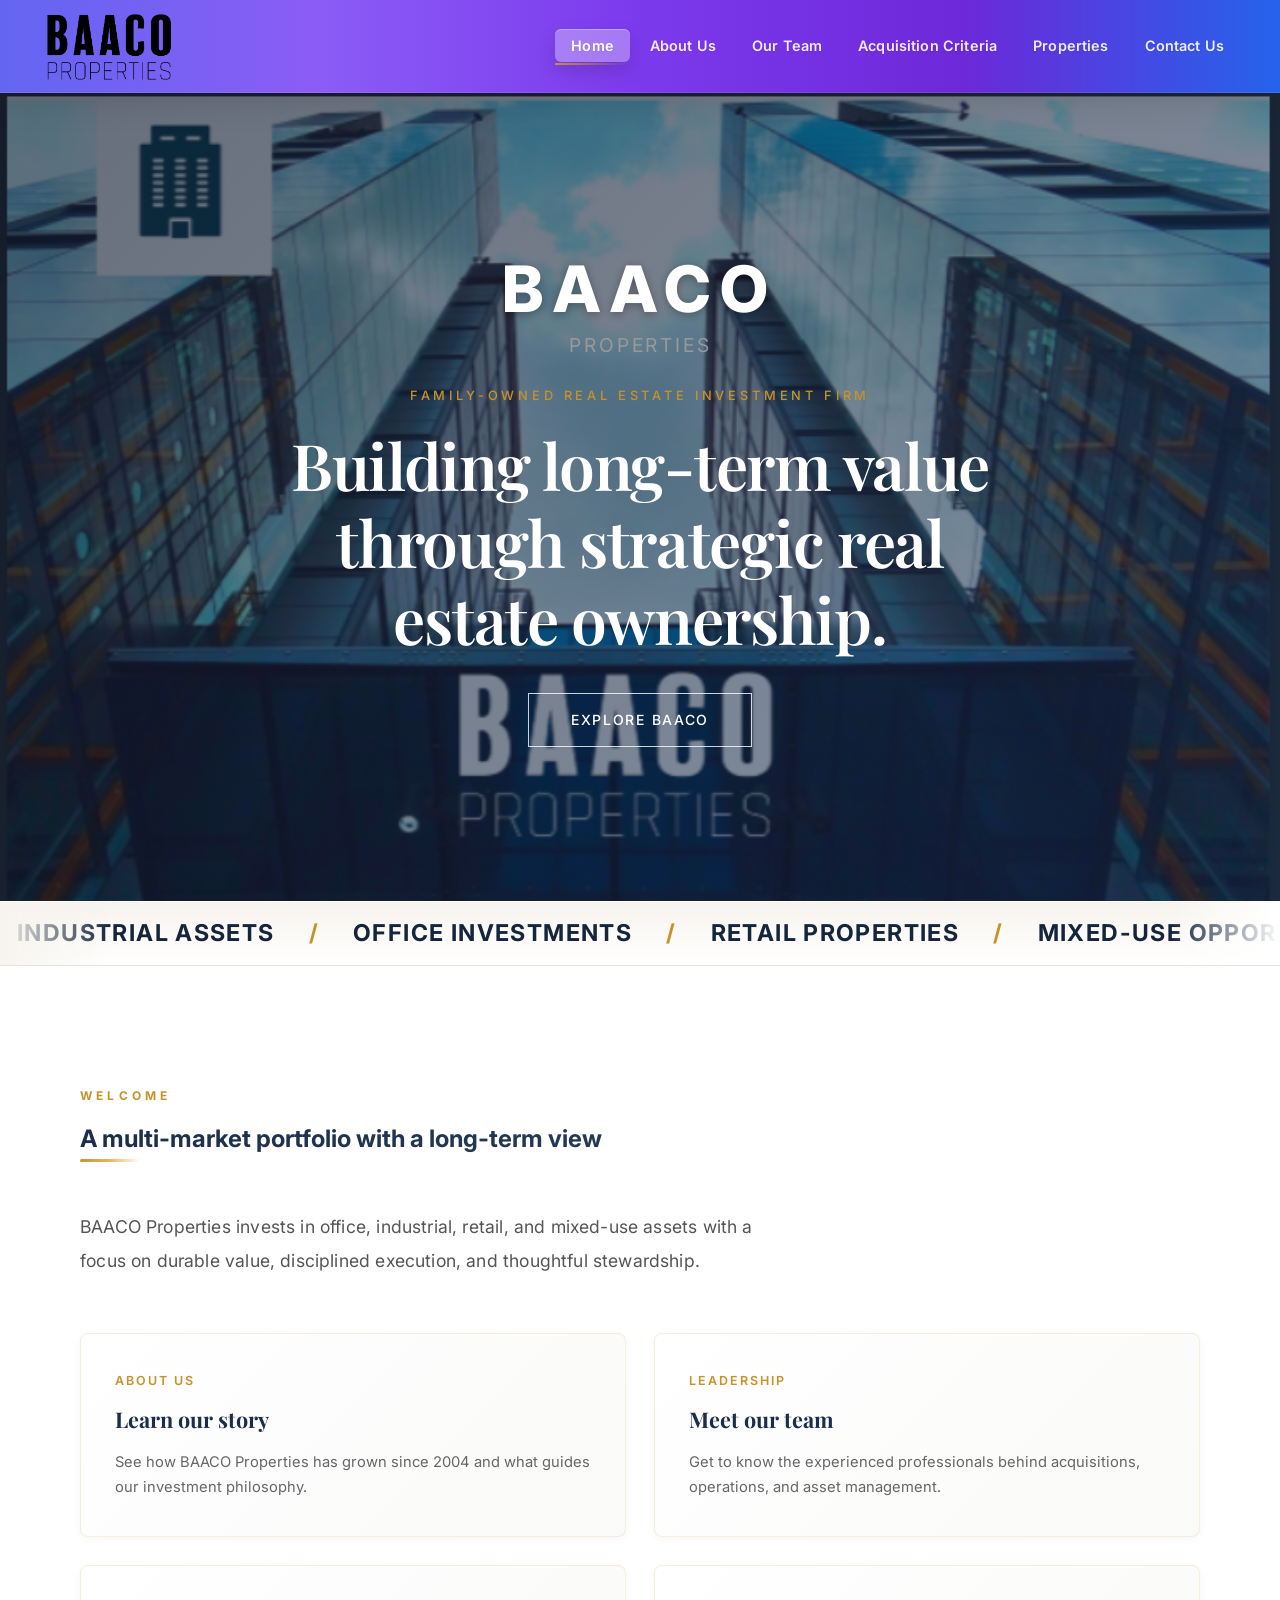
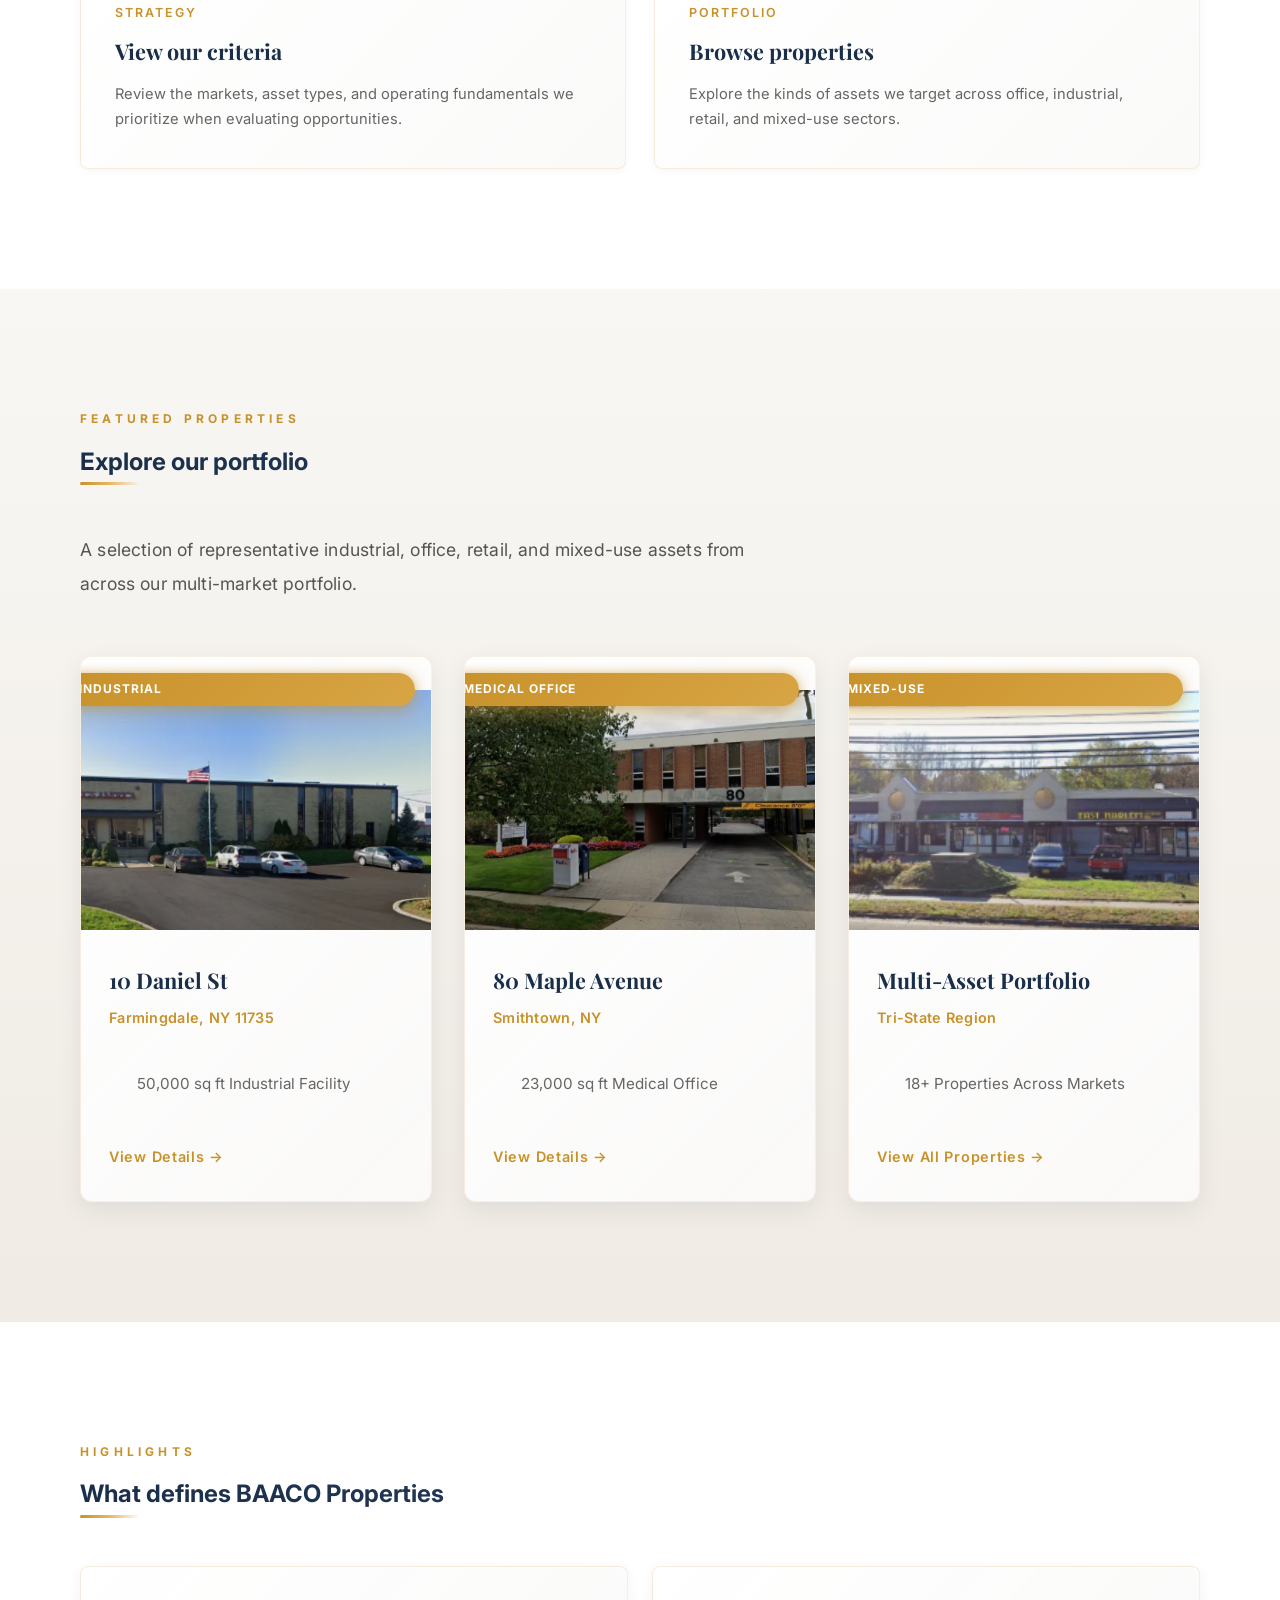
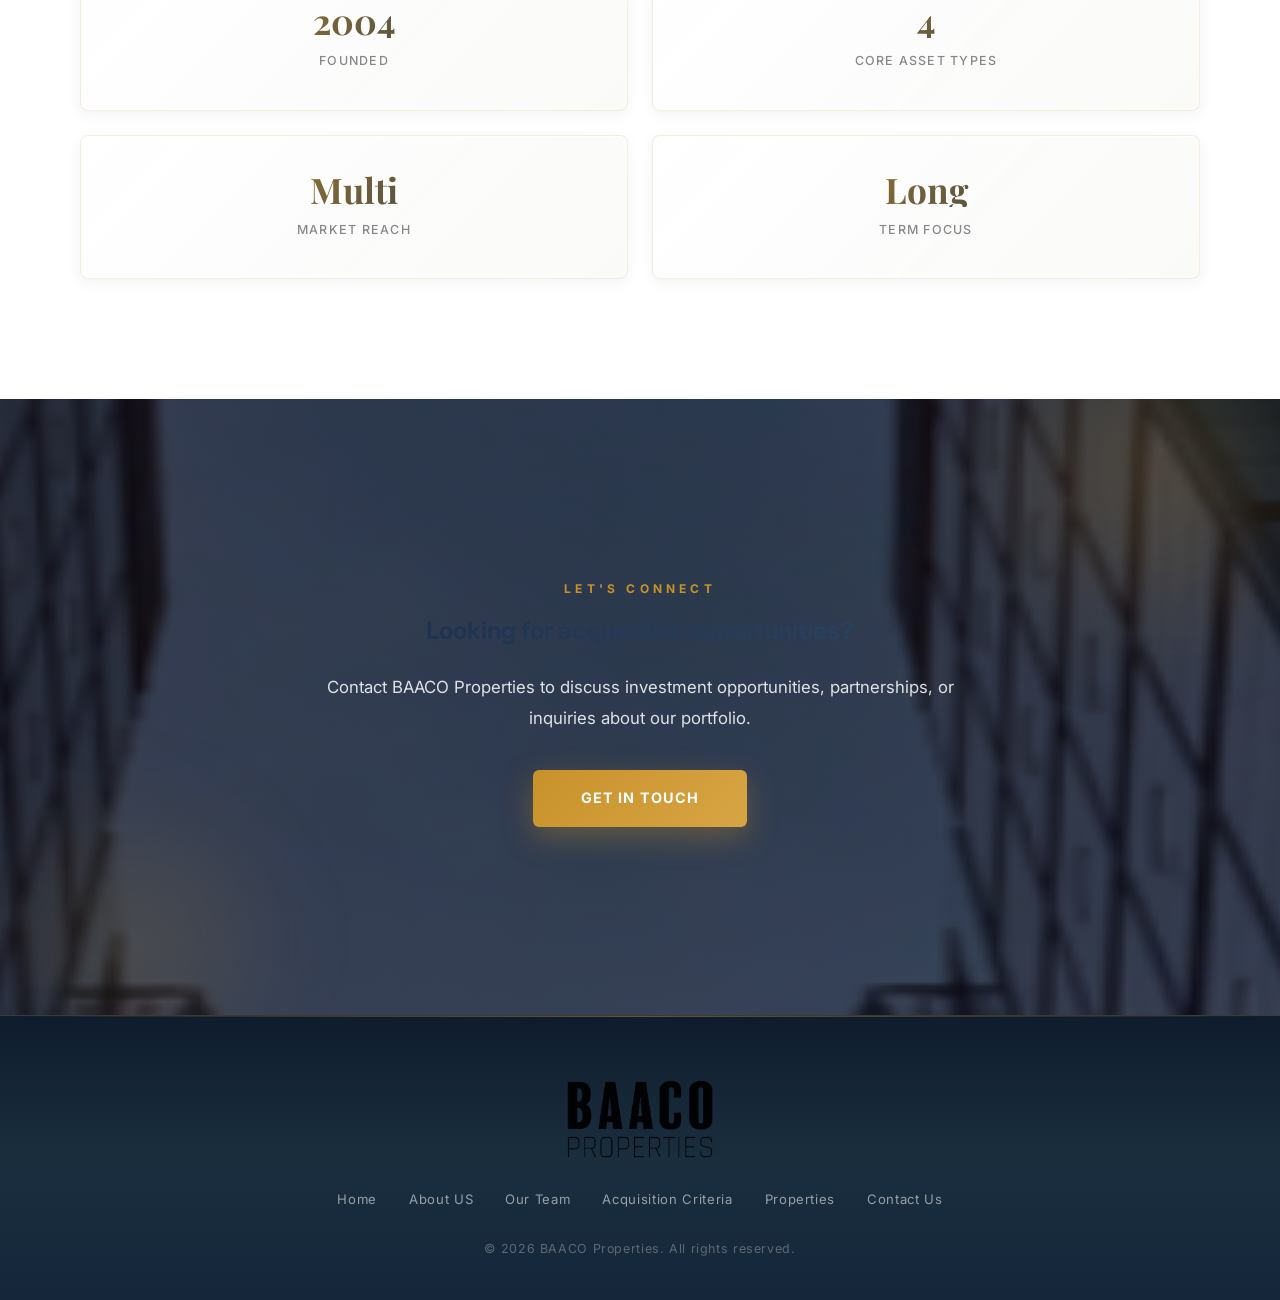
==== commit 90060822: "Update site logo and browser theme color" ====
--- a/index.html
+++ b/index.html
@@ -3,6 +3,7 @@
 <head>
   <meta charset="UTF-8" />
   <meta name="viewport" content="width=device-width, initial-scale=1.0" />
+  <meta name="theme-color" content="#241b17" />
   <title>BAACO Properties | Home</title>
   <link rel="stylesheet" href="styles.css" />
   <link href="https://fonts.googleapis.com/css2?family=Playfair+Display:wght@400;600;700&family=Inter:wght@300;400;500;600&display=swap" rel="stylesheet" />
@@ -11,7 +12,7 @@
   <header id="header">
     <div class="header-inner">
       <a href="index.html" class="logo">
-        <img src="Images/Screenshot 2026-06-25 130906.png" alt="BAACO Properties logo" class="logo-image" />
+        <img src="Images/Baaco Properties LOGO WEB.png" alt="BAACO Properties logo" class="logo-image" />
       </a>
       <nav>
         <ul class="nav-links">
@@ -200,7 +201,7 @@
   <footer class="footer"><!---this is the footer header -->
     <div class="container footer-inner"><!---the div class allows for the styling and the layout-->
       <div class="footer-logo"><!--- the div class is used to contain the footer logo-->
-        <img src="Images/Screenshot 2026-06-25 130906.png" alt="BAACO Properties logo" class="footer-logo-image" />
+        <img src="Images/Baaco Properties LOGO WEB.png" alt="BAACO Properties logo" class="footer-logo-image" />
       </div>
       <div class="footer-links">
         <a href="index.html">Home</a><!---this is used in the navigation to go the home page-->
--- a/styles.css
+++ b/styles.css
@@ -430,35 +430,29 @@
 .hero-media-scroller {
   position: absolute;
   inset: 0;
-  overflow-y: auto;
-  overflow-x: hidden;
+  overflow: hidden;
   z-index: 1;
-  pointer-events: auto;
-  scrollbar-gutter: stable;
-  scrollbar-width: auto;
-  scrollbar-color: #c8922a rgba(8, 19, 36, 0.72);
+  pointer-events: none;
 }
 
 .hero-media-scroller::-webkit-scrollbar {
-  width: 18px;
+  display: none;
 }
 
 .hero-media-scroller::-webkit-scrollbar-track {
-  background: rgba(8, 19, 36, 0.72);
-  border-left: 1px solid rgba(255, 255, 255, 0.14);
+  display: none;
 }
 
 .hero-media-scroller::-webkit-scrollbar-thumb {
-  background: linear-gradient(180deg, #e3b557 0%, #c8922a 100%);
-  border-radius: 999px;
-  border: 3px solid rgba(8, 19, 36, 0.72);
+  display: none;
 }
 
 .hero-media-image {
   width: 100%;
   max-width: none;
   min-height: 100%;
-  height: auto;
+  height: 100%;
+  object-fit: cover;
   display: block;
 }
 
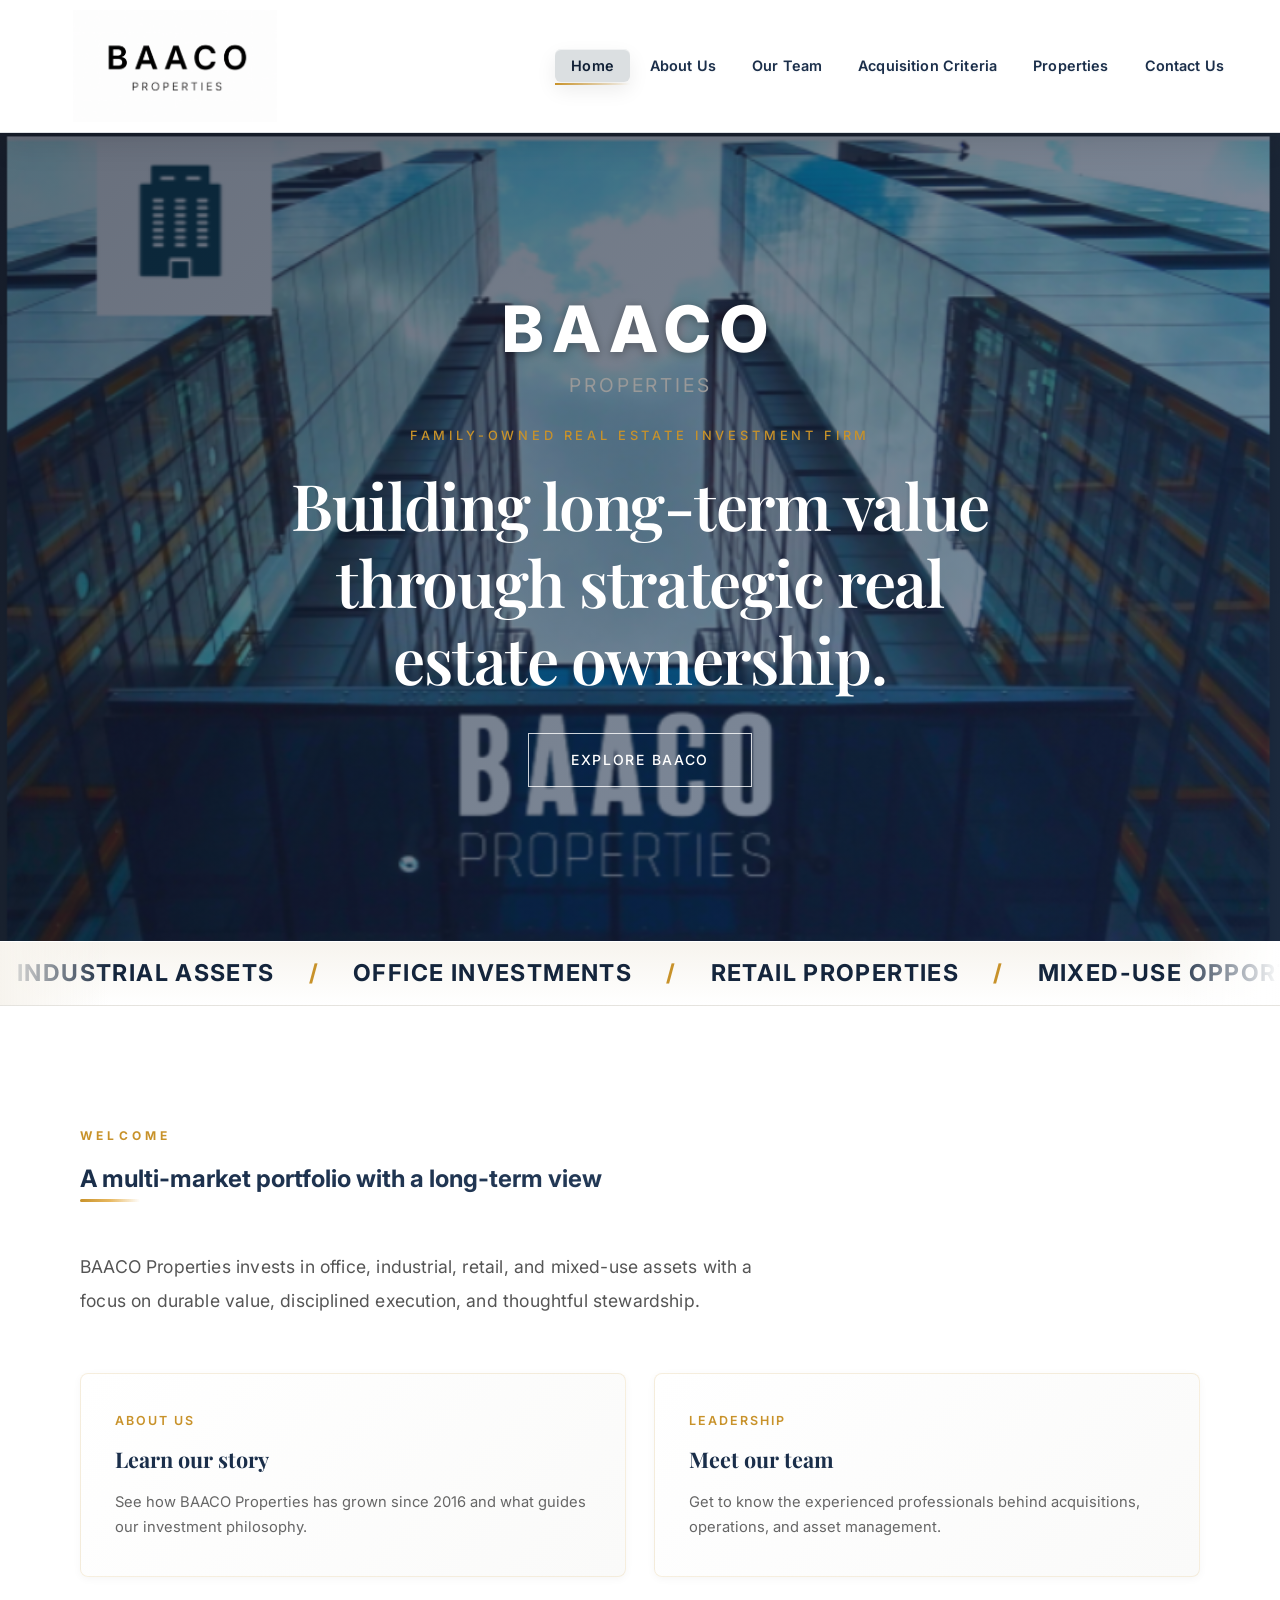
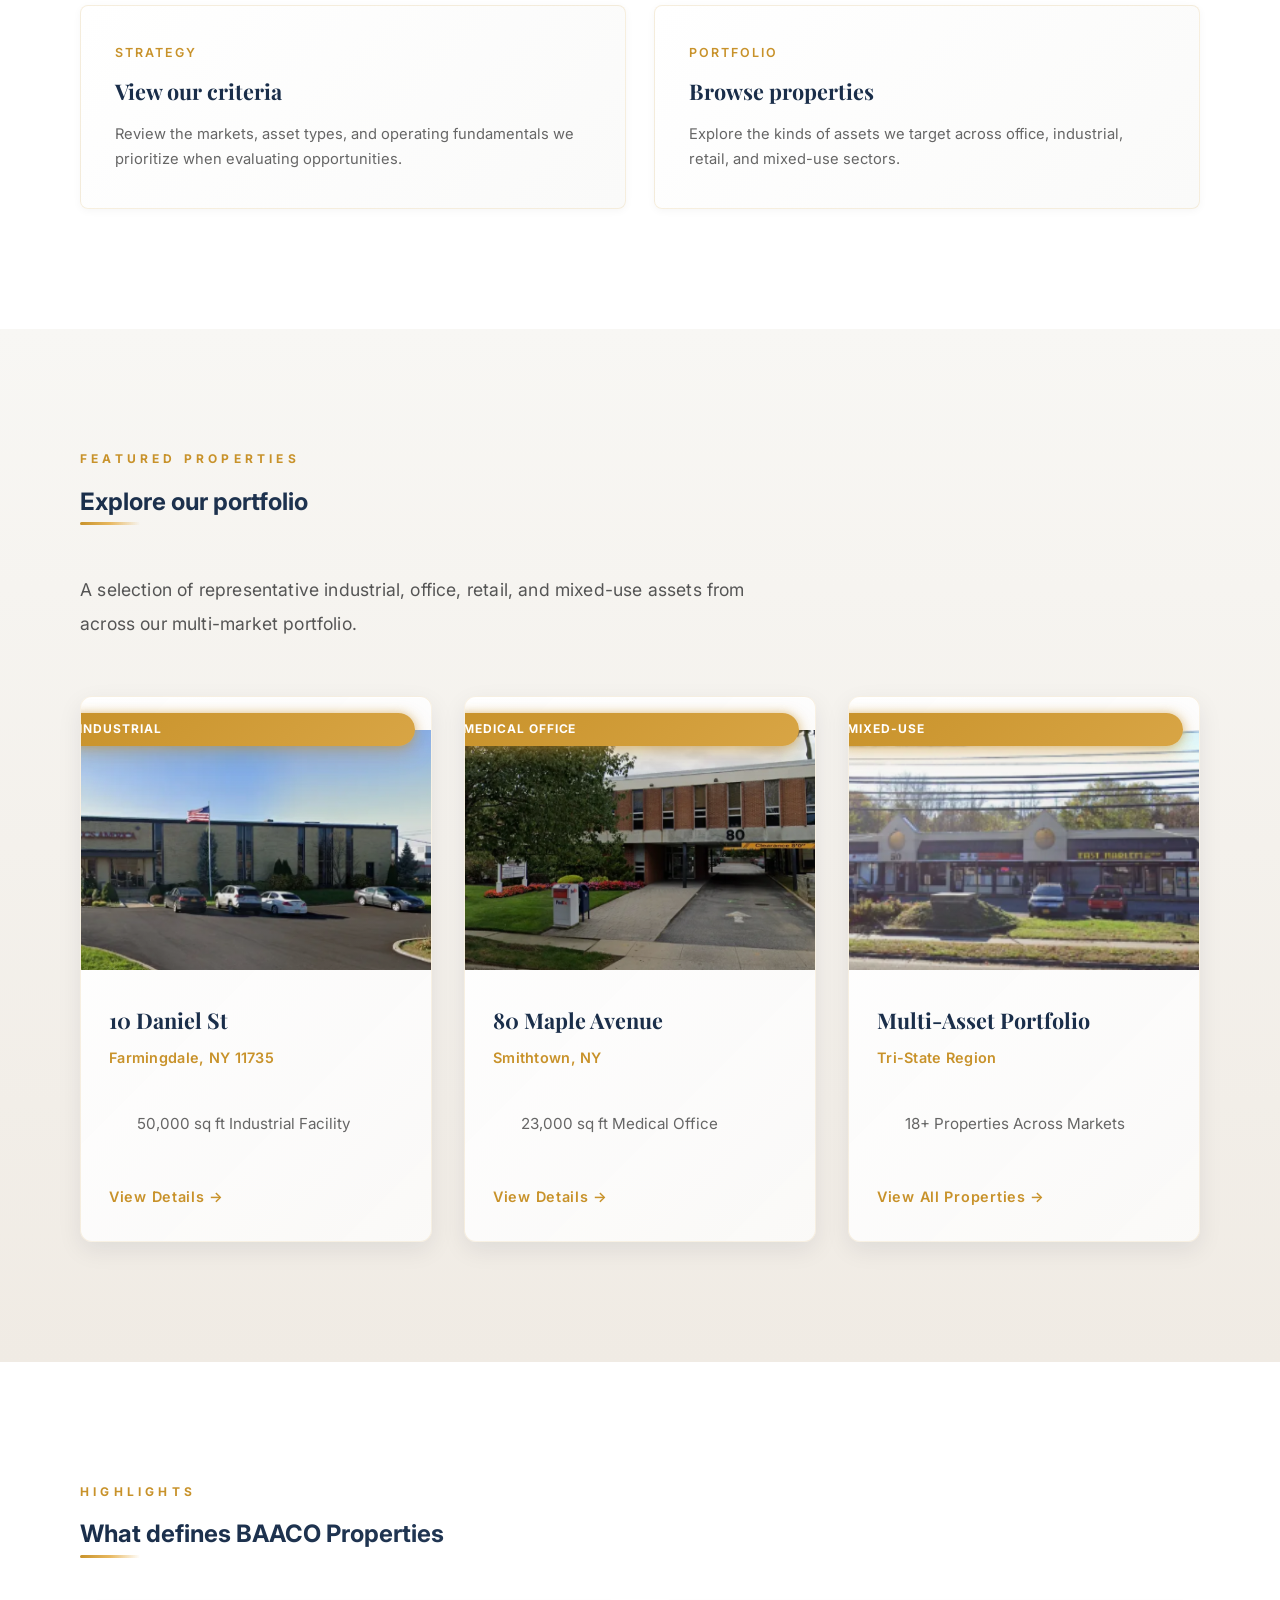
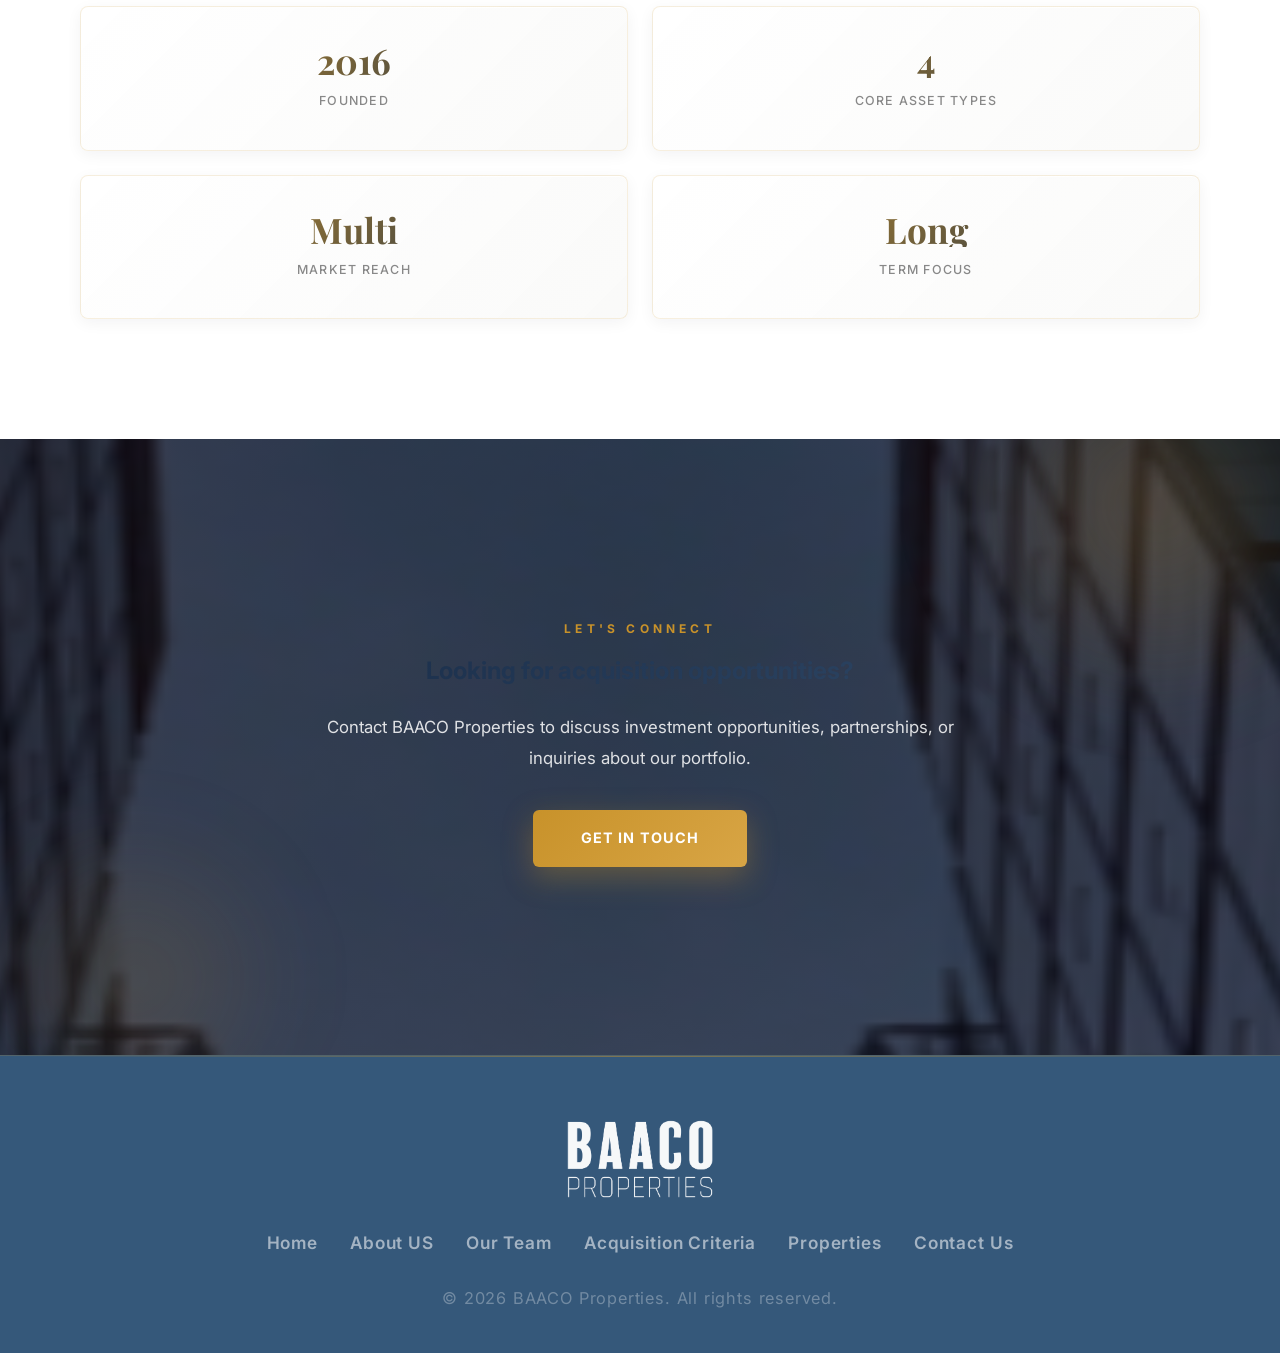
==== commit 48654e37: "Update BAACO site pages and branding assets" ====
--- a/index.html
+++ b/index.html
@@ -12,7 +12,7 @@
   <header id="header">
     <div class="header-inner">
       <a href="index.html" class="logo">
-        <img src="Images/Baaco Properties LOGO WEB.png" alt="BAACO Properties logo" class="logo-image" />
+        <img src="Images/Baaco logo image.png" alt="BAACO Properties logo" class="logo-image" />
       </a>
       <nav>
         <ul class="nav-links">
@@ -65,7 +65,7 @@
         <span>Office Investments</span>
         <span>Retail Properties</span>
         <span>Mixed-Use Opportunities</span>
-        <span>Family-Owned Since 2004</span>
+        <span>Family-Owned Since 2016</span>
         <span>Tri-State Focus</span>
       </div>
       <div class="hero-ticker-group" aria-hidden="true">
@@ -73,7 +73,7 @@
         <span>Office Investments</span>
         <span>Retail Properties</span>
         <span>Mixed-Use Opportunities</span>
-        <span>Family-Owned Since 2004</span>
+        <span>Family-Owned Since 2016</span>
         <span>Tri-State Focus</span>
       </div>
     </div>
@@ -91,7 +91,7 @@
         <a href="about.html" class="feature-card">
           <span class="feature-kicker">About Us</span>
           <h3>Learn our story</h3>
-          <p>See how BAACO Properties has grown since 2004 and what guides our investment philosophy.</p>
+          <p>See how BAACO Properties has grown since 2016 and what guides our investment philosophy.</p>
         </a>
         <a href="team.html" class="feature-card">
           <span class="feature-kicker">Leadership</span>
@@ -168,7 +168,7 @@
       <div class="divider"></div><!---the div class is utilized in order to keep the things going-->
       <div class="overview-stats">
         <div class="stat-card"><!---this is the div that contains everything you need for this specific class-->
-          <span class="stat-number">2004</span>
+          <span class="stat-number">2016</span>
           <span class="stat-label">Founded</span>
         </div>
         <div class="stat-card">
@@ -201,7 +201,7 @@
   <footer class="footer"><!---this is the footer header -->
     <div class="container footer-inner"><!---the div class allows for the styling and the layout-->
       <div class="footer-logo"><!--- the div class is used to contain the footer logo-->
-        <img src="Images/Baaco Properties LOGO WEB.png" alt="BAACO Properties logo" class="footer-logo-image" />
+        <img src="Images/Baaco Properties LOGO WEB White.png" alt="BAACO Properties logo" class="footer-logo-image" />
       </div>
       <div class="footer-links">
         <a href="index.html">Home</a><!---this is used in the navigation to go the home page-->
--- a/styles.css
+++ b/styles.css
@@ -249,10 +249,10 @@
   left: 0;
   width: 100%;
   z-index: 1000;
-  background: linear-gradient(90deg, #6366f1 0%, #8b5cf6 25%, #7c3aed 50%, #6d28d9 75%, #2563eb 100%);
+  background: #ffffff;
   backdrop-filter: blur(12px);
   -webkit-backdrop-filter: blur(12px);
-  border-bottom: 1px solid rgba(255, 255, 255, 0.1);
+  border-bottom: 1px solid rgba(20, 37, 60, 0.14);
   transition: box-shadow 0.3s ease;
   box-shadow: 0 10px 30px rgba(0, 0, 0, 0.1);
 }
@@ -265,7 +265,7 @@
   max-width: 1280px;
   margin: 0 auto;
   padding: 10px 40px;
-  min-height: 92px;
+  min-height: 112px;
   display: flex;
   align-items: center;
   justify-content: space-between;
@@ -283,16 +283,16 @@
 
 .logo-image {
   display: block;
-  width: 138px;
-  max-height: 72px;
+  width: 270px;
+  max-height: 112px;
   height: auto;
   object-fit: contain;
-  filter: brightness(1.15);
+  filter: none;
   transition: filter 0.3s ease;
 }
 
 .logo:hover .logo-image {
-  filter: brightness(1.35);
+  filter: brightness(0.95);
 }
 
 nav {
@@ -310,7 +310,7 @@
 .nav-link {
   font-size: 0.9rem;
   font-weight: 500;
-  color: rgba(255, 255, 255, 0.9);
+  color: #1a2e4a;
   text-decoration: none;
   letter-spacing: 0.01em;
   padding: 8px 16px;
@@ -325,7 +325,7 @@
   content: "";
   position: absolute;
   inset: 0;
-  background: rgba(255, 255, 255, 0.15);
+  background: rgba(20, 37, 60, 0.08);
   border-radius: 6px;
   opacity: 0;
   transition: opacity 0.3s ease;
@@ -339,10 +339,10 @@
 
 .nav-link:hover,
 .nav-link.active {
-  color: #ffffff;
-  background: rgba(255, 255, 255, 0.2);
+  color: #0f1f35;
+  background: rgba(20, 37, 60, 0.08);
   backdrop-filter: blur(10px);
-  box-shadow: 0 8px 20px rgba(0, 0, 0, 0.15), inset 0 1px 0 rgba(255, 255, 255, 0.3);
+  box-shadow: 0 8px 20px rgba(0, 0, 0, 0.08), inset 0 1px 0 rgba(255, 255, 255, 0.6);
 }
 
 .hamburger {
@@ -360,13 +360,13 @@
   display: block;
   width: 24px;
   height: 2px;
-  background: rgba(255, 255, 255, 0.9);
+  background: #1a2e4a;
   border-radius: 2px;
   transition: all 0.3s cubic-bezier(0.34, 1.56, 0.64, 1);
 }
 
 .hamburger:hover span {
-  background: #ffffff;
+  background: #0f1f35;
 }
 
 .hamburger.open span:nth-child(1) {
@@ -384,9 +384,9 @@
 .mobile-menu {
   display: none;
   flex-direction: column;
-  background: linear-gradient(180deg, rgba(99, 102, 241, 0.95) 0%, rgba(124, 58, 237, 0.95) 100%);
-  padding: 12px 40px 20px;
-  border-top: 1px solid rgba(255, 255, 255, 0.1);
+  background: rgba(255, 255, 255, 0.98);
+  padding: 12px 40px 0;
+  border-top: 1px solid rgba(20, 37, 60, 0.12);
   backdrop-filter: blur(10px);
 }
 
@@ -398,16 +398,20 @@
 .mobile-link {
   font-size: 0.95rem;
   font-weight: 500;
-  color: rgba(255, 255, 255, 0.9);
+  color: #1a2e4a;
   text-decoration: none;
   padding: 12px 0;
-  border-bottom: 1px solid rgba(255, 255, 255, 0.1);
+  border-bottom: 1px solid rgba(20, 37, 60, 0.1);
   transition: all 0.3s ease;
+}
+
+.mobile-link:last-child {
+  border-bottom: none;
 }
 
 .mobile-link:hover,
 .mobile-link.active {
-  color: #ffffff;
+  color: #0f1f35;
   padding-left: 8px;
 }
 
@@ -953,6 +957,11 @@
   color: #fff;
 }
 
+.acquisition-thresholds-copy .section-title {
+  background: none;
+  -webkit-text-fill-color: #fff;
+}
+
 .acquisition-thresholds-copy .section-label {
   color: #d6a94b;
 }
@@ -1067,7 +1076,7 @@
 
 .team-grid {
   display: grid;
-  grid-template-columns: repeat(auto-fit, minmax(250px, 1fr));
+  grid-template-columns: repeat(2, minmax(0, 1fr));
   gap: 28px;
 }
 
@@ -2768,7 +2777,9 @@
   display: block;
   width: 150px;
   height: auto;
-  opacity: 0.95;
+  opacity: 0.96;
+  filter: brightness(0) invert(1);
+  mix-blend-mode: screen;
 }
 
 .team-page {
@@ -2875,7 +2886,8 @@
 }
 
 .footer-links a {
-  font-size: 0.82rem;
+  font-size: 1.08rem;
+  font-weight: 600;
   color: rgba(255, 255, 255, 0.55);
   text-decoration: none;
   letter-spacing: 0.05em;
@@ -2887,7 +2899,7 @@
 }
 
 .footer-copy {
-  font-size: 0.78rem;
+  font-size: 1.02rem;
   color: rgba(255, 255, 255, 0.3);
   letter-spacing: 0.05em;
 }
@@ -2969,15 +2981,19 @@
   }
 
   .mobile-menu {
-    padding: 12px 20px 20px;
+    padding: 12px 20px 0;
   }
 
   .container {
     padding: 0 20px;
   }
 
+  .team-grid {
+    grid-template-columns: 1fr;
+  }
+
   .header-inner {
-    height: 76px;
+    height: 92px;
   }
 
   .section {
@@ -3067,7 +3083,7 @@
 
   .logo-image,
   .footer-logo-image {
-    width: 124px;
+    width: 200px;
   }
 
   .team-card {
@@ -3424,7 +3440,7 @@
 
 /* Footer Enhancement */
 .footer {
-  background: linear-gradient(180deg, #0f1c2e 0%, #1a2e3e 50%, #15263a 100%);
+  background: #35587a;
   position: relative;
   overflow: hidden;
 }
